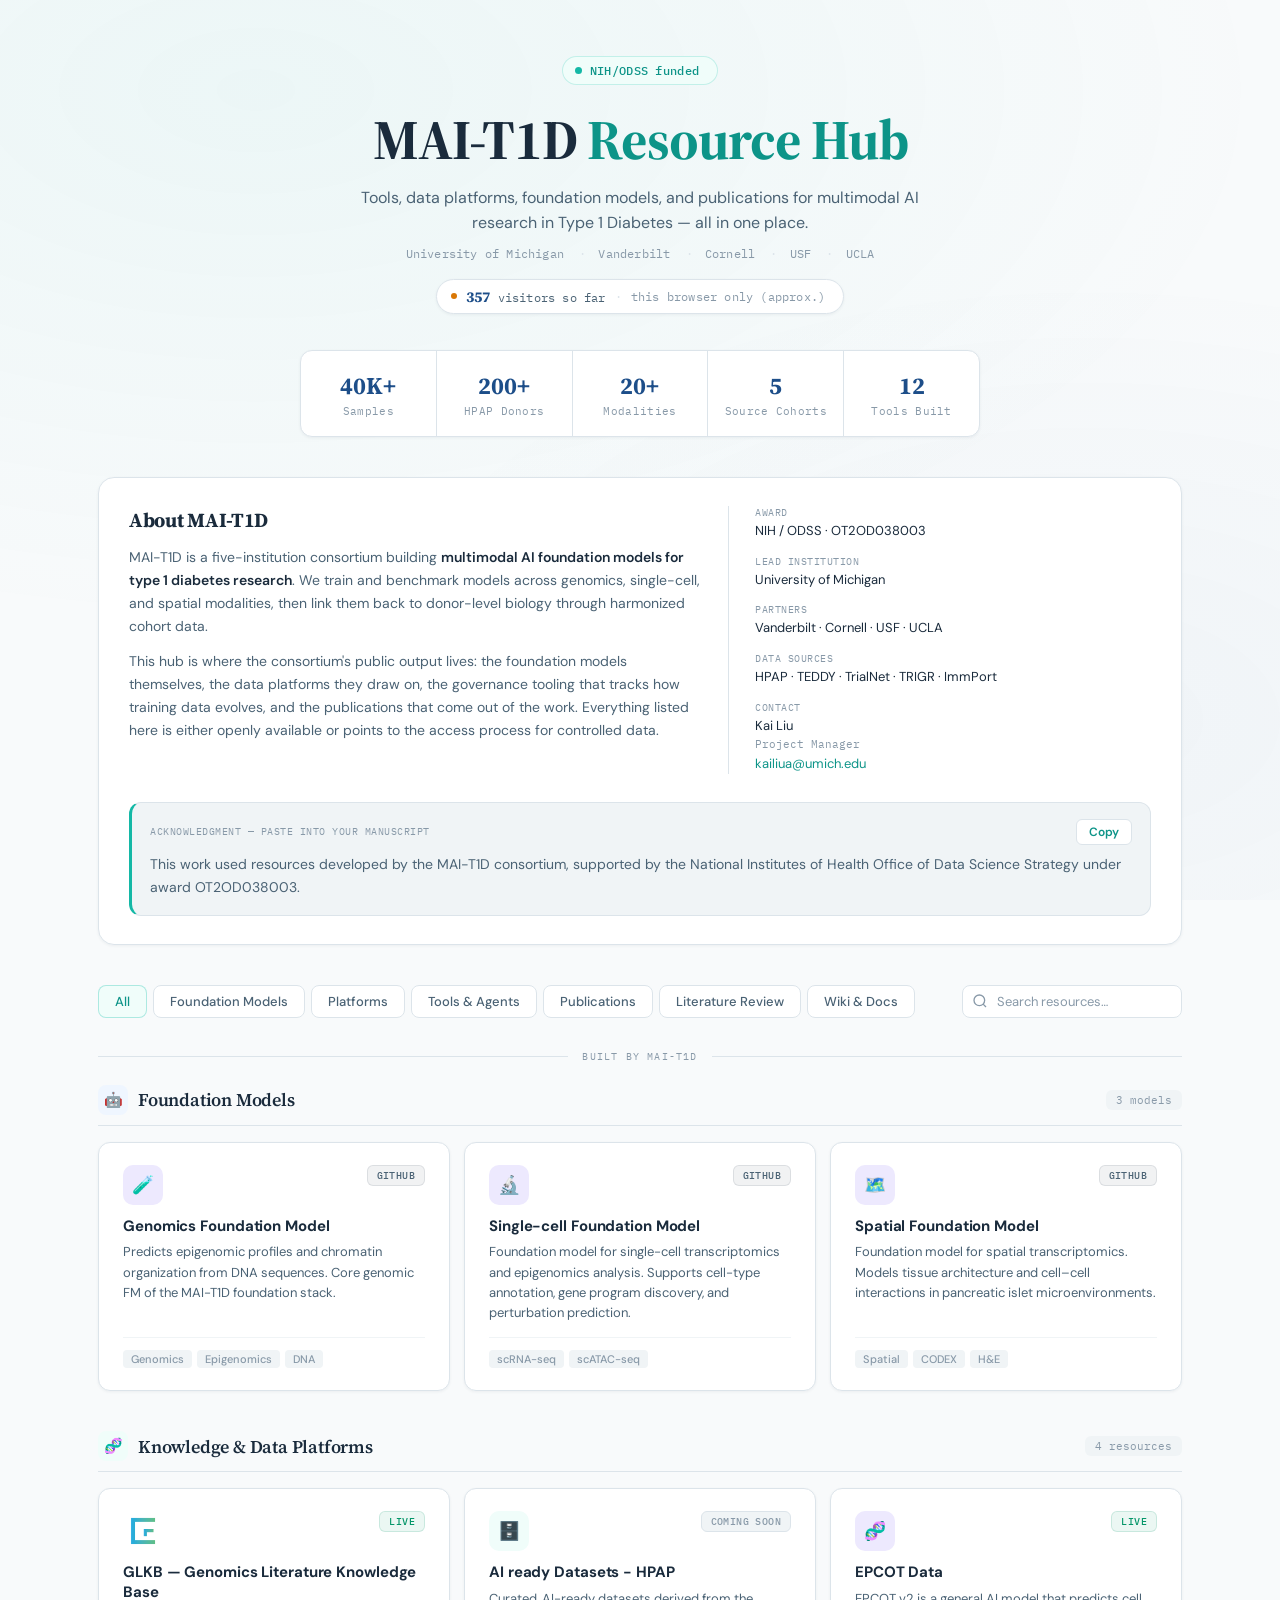
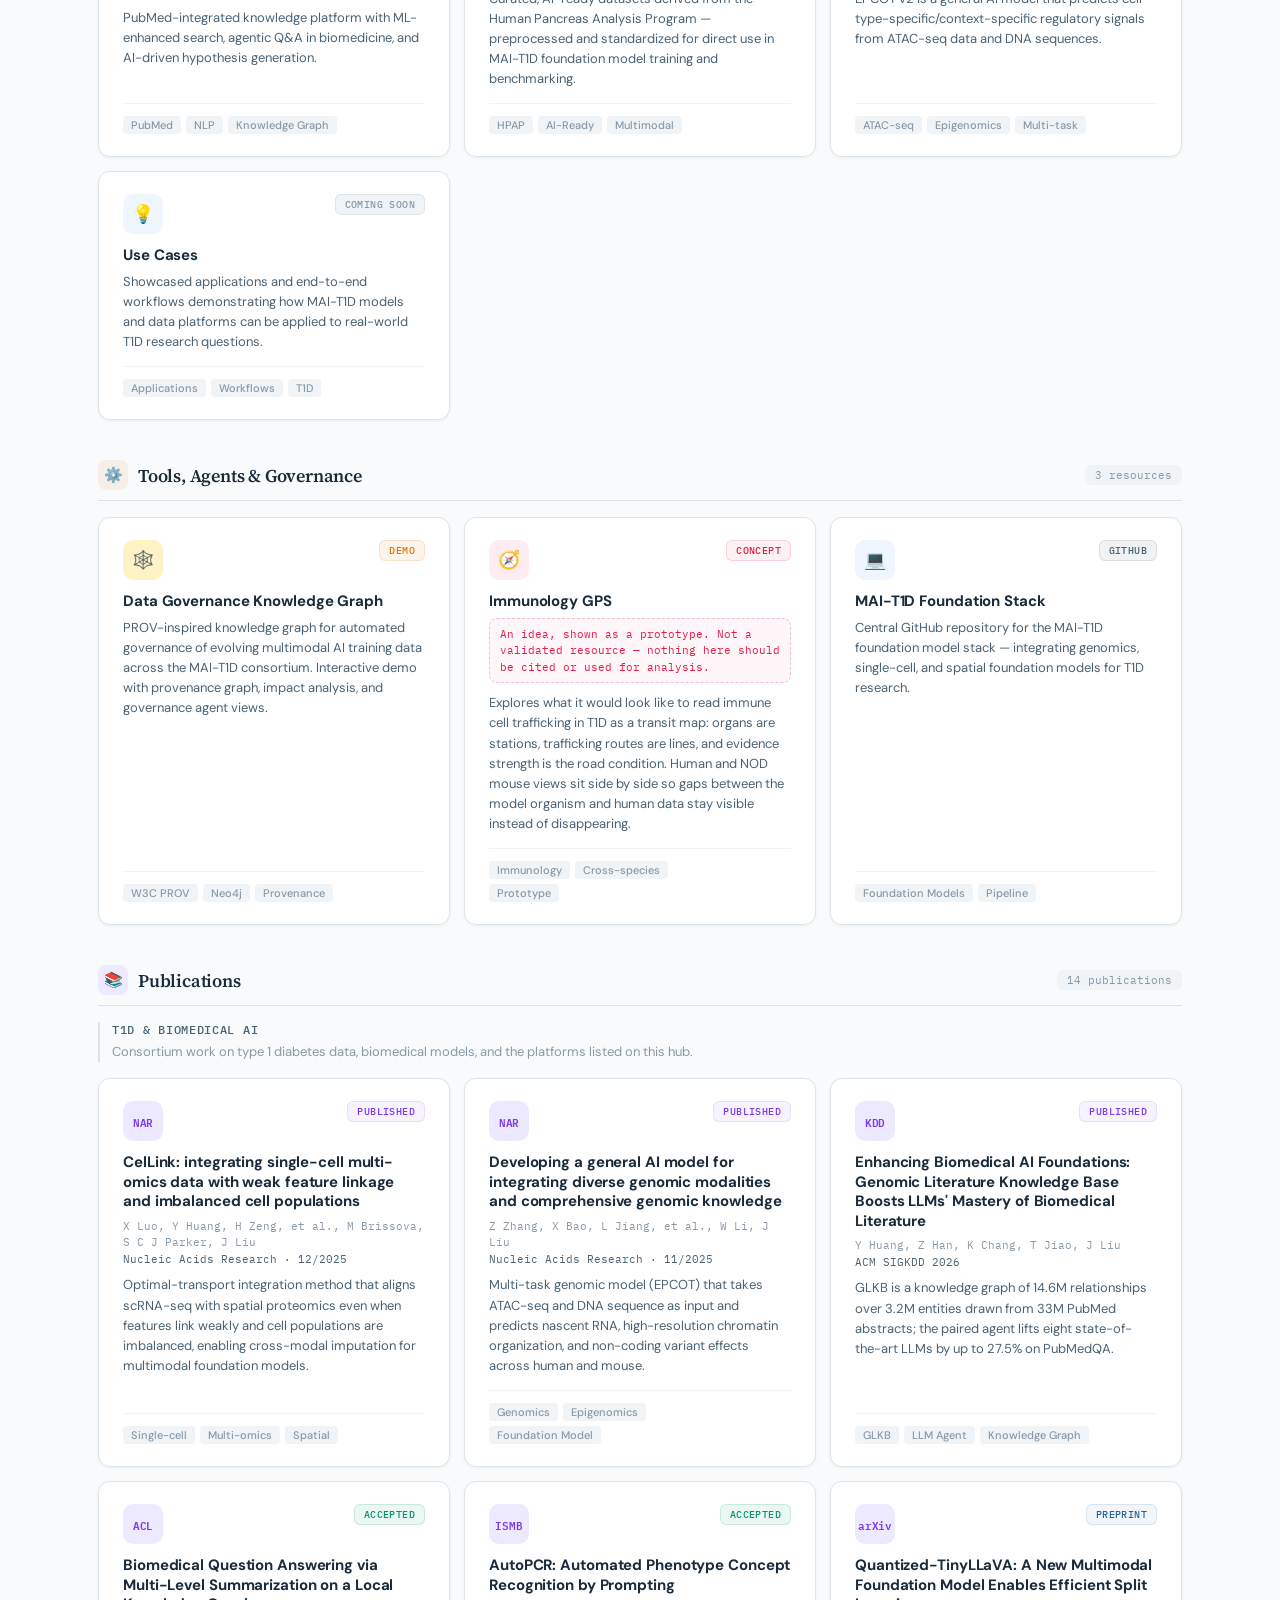
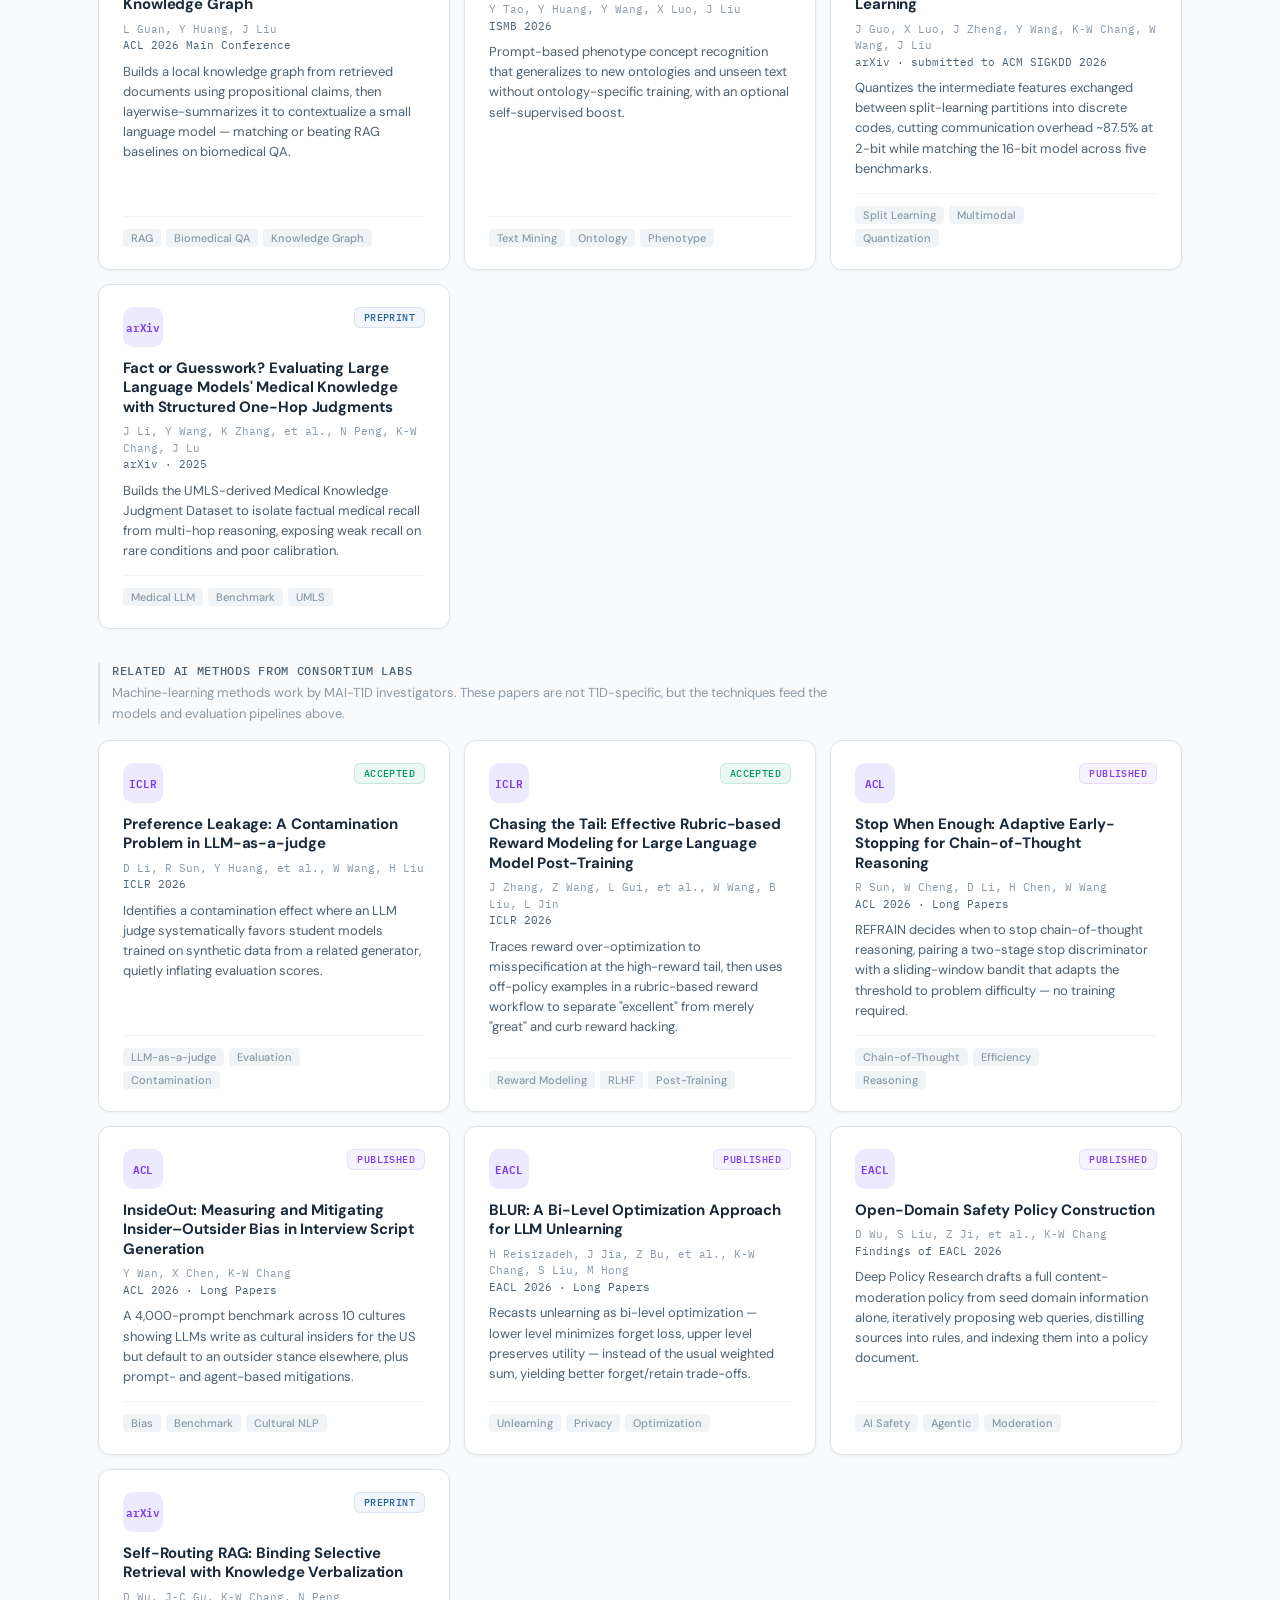
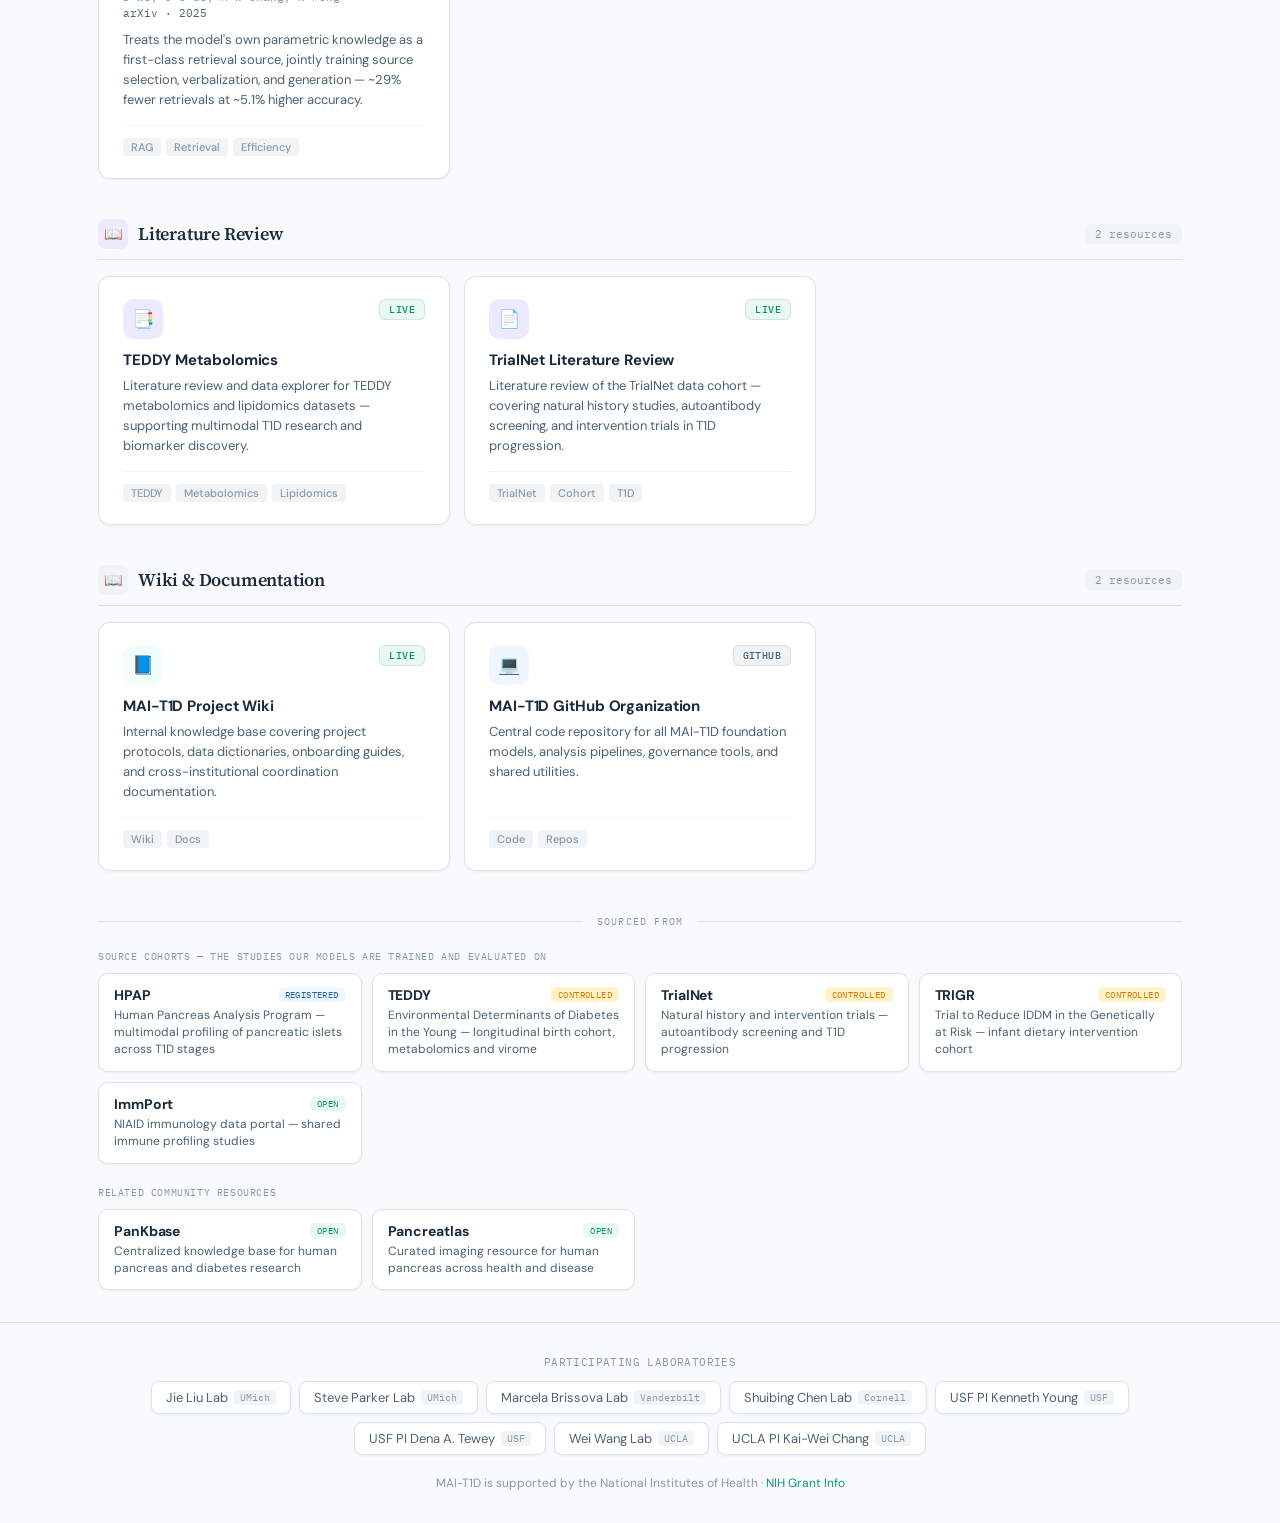
==== index.html @ 6ea52aa9 "Add files via upload" ====
<!DOCTYPE html>
<html lang="en">
<head>
<meta charset="UTF-8">
<meta name="viewport" content="width=device-width, initial-scale=1.0">
<title>MAI-T1D Resource Hub</title>
<meta name="description" content="Foundation models, data platforms, tools, and publications from MAI-T1D — an NIH/ODSS-funded five-institution consortium building multimodal AI for type 1 diabetes research.">

<!-- Social preview. Once the hub has a public URL, set og:url and og:image to
     absolute https:// links (og:image must be absolute — relative paths are
     ignored by Slack, X, and LinkedIn) and switch twitter:card to
     summary_large_image. -->
<meta property="og:type" content="website">
<meta property="og:site_name" content="MAI-T1D">
<meta property="og:title" content="MAI-T1D Resource Hub">
<meta property="og:description" content="Foundation models, data platforms, tools, and publications for multimodal AI research in type 1 diabetes.">
<!-- <meta property="og:url" content="https://REPLACE-ME/"> -->
<!-- <meta property="og:image" content="https://REPLACE-ME/social-card.png"> -->
<meta name="twitter:card" content="summary">
<meta name="twitter:title" content="MAI-T1D Resource Hub">
<meta name="twitter:description" content="Foundation models, data platforms, tools, and publications for multimodal AI research in type 1 diabetes.">

<link rel="icon" href="data:image/svg+xml,%3Csvg xmlns='http://www.w3.org/2000/svg' viewBox='0 0 32 32'%3E%3Crect width='32' height='32' rx='7' fill='%230d9488'/%3E%3Ctext x='16' y='23' font-family='Georgia,serif' font-size='19' font-weight='700' fill='%23ffffff' text-anchor='middle'%3EM%3C/text%3E%3C/svg%3E">
<link href="https://fonts.googleapis.com/css2?family=Source+Serif+4:opsz,wght@8..60,400;8..60,600;8..60,700&family=DM+Sans:wght@400;500;600;700&family=IBM+Plex+Mono:wght@400;500&display=swap" rel="stylesheet">
<style>
/* ══════════════════════════════════════════
   DESIGN TOKENS
   Academic clean — GLKB-inspired teal/blue
   ══════════════════════════════════════════ */
:root {
  --bg: #f8fafb;
  --bg-white: #ffffff;
  --bg-subtle: #f0f4f6;
  --bg-hover: #e8f0f4;
  --border: #dce4ea;
  --border-hover: #9ec5d4;
  --text: #1a2b3c;
  --text-secondary: #4a6274;
  --text-muted: #8899a8;
  --teal-600: #0d9488;
  --teal-500: #14b8a6;
  --teal-100: #ccfbf1;
  --teal-50: #f0fdfa;
  --blue-700: #1d4e89;
  --blue-600: #2563a0;
  --blue-500: #3b82c4;
  --blue-100: #dbeafe;
  --blue-50: #eff6ff;
  --emerald-600: #059669;
  --amber-600: #d97706;
  --amber-100: #fef3c7;
  --rose-600: #e11d48;
  --violet-600: #7c3aed;
  --violet-100: #ede9fe;
  --shadow-sm: 0 1px 3px rgba(26,43,60,0.06);
  --shadow-md: 0 4px 16px rgba(26,43,60,0.08);
  --shadow-lg: 0 8px 32px rgba(26,43,60,0.10);
  --shadow-hover: 0 12px 40px rgba(26,43,60,0.13);
  --radius: 12px;
  --radius-lg: 16px;
}

* { margin: 0; padding: 0; box-sizing: border-box; }

body {
  background: var(--bg);
  color: var(--text);
  font-family: 'DM Sans', sans-serif;
  min-height: 100vh;
  -webkit-font-smoothing: antialiased;
}

/* ── Background texture ── */
body::before {
  content: '';
  position: fixed; inset: 0; z-index: 0; pointer-events: none;
  background:
    radial-gradient(ellipse 80% 60% at 20% 10%, rgba(14,184,166,0.05), transparent),
    radial-gradient(ellipse 60% 50% at 85% 80%, rgba(37,99,160,0.04), transparent);
}

.container { max-width: 1140px; margin: 0 auto; padding: 0 28px; position: relative; z-index: 1; }

/* ══════════════════════════════════════════
   HEADER
   ══════════════════════════════════════════ */
header {
  padding: 56px 0 0;
  text-align: center;
}

.project-badge {
  display: inline-flex; align-items: center; gap: 8px;
  background: var(--teal-50);
  border: 1px solid rgba(14,184,166,0.2);
  border-radius: 100px;
  padding: 6px 18px 6px 12px;
  font-family: 'IBM Plex Mono', monospace;
  font-size: 12px; font-weight: 500;
  color: var(--teal-600);
  letter-spacing: 0.3px;
  margin-bottom: 24px;
  animation: fadeUp 0.5s ease both;
}
.project-badge .dot {
  width: 7px; height: 7px;
  background: var(--teal-500);
  border-radius: 50%;
  animation: pulse 2.5s ease-in-out infinite;
}
@keyframes pulse { 0%,100%{opacity:1} 50%{opacity:0.4} }

h1 {
  font-family: 'Source Serif 4', serif;
  font-size: clamp(36px, 5vw, 56px);
  font-weight: 700;
  line-height: 1.1;
  letter-spacing: -1px;
  color: var(--text);
  margin-bottom: 14px;
  animation: fadeUp 0.5s 0.05s ease both;
}
h1 .accent {
  color: var(--teal-600);
}

.subtitle {
  font-size: 16px;
  color: var(--text-secondary);
  max-width: 600px;
  margin: 0 auto 10px;
  line-height: 1.6;
  animation: fadeUp 0.5s 0.1s ease both;
}

.meta-line {
  font-family: 'IBM Plex Mono', monospace;
  font-size: 12px;
  color: var(--text-muted);
  letter-spacing: 0.2px;
  animation: fadeUp 0.5s 0.15s ease both;
}
.meta-line span {
  display: inline-flex; align-items: center; gap: 4px;
}
.meta-line span + span::before {
  content: '·';
  margin: 0 8px;
  color: var(--border);
}

@keyframes fadeUp {
  from { opacity: 0; transform: translateY(12px); }
  to { opacity: 1; transform: translateY(0); }
}

/* ══════════════════════════════════════════
   STATS BAR
   ══════════════════════════════════════════ */
.stats-bar {
  display: flex;
  justify-content: center;
  gap: 0;
  margin: 36px auto 0;
  max-width: 680px;
  border: 1px solid var(--border);
  border-radius: var(--radius);
  background: var(--bg-white);
  overflow: hidden;
  box-shadow: var(--shadow-sm);
  animation: fadeUp 0.5s 0.2s ease both;
}
.stat {
  flex: 1;
  padding: 18px 16px;
  text-align: center;
  border-right: 1px solid var(--border);
}
.stat:last-child { border-right: none; }
.stat-num {
  font-family: 'Source Serif 4', serif;
  font-size: 24px; font-weight: 700;
  color: var(--blue-700);
}
.stat-label {
  font-size: 11px;
  font-family: 'IBM Plex Mono', monospace;
  color: var(--text-muted);
  margin-top: 2px;
  letter-spacing: 0.3px;
}

/* ══════════════════════════════════════════
   FILTER / SEARCH
   ══════════════════════════════════════════ */
.toolbar {
  display: flex;
  align-items: center;
  justify-content: space-between;
  flex-wrap: wrap;
  gap: 12px;
  margin: 40px 0 32px;
  animation: fadeUp 0.5s 0.25s ease both;
}
.filter-group {
  display: flex;
  gap: 6px;
  flex-wrap: wrap;
}
.filter-btn {
  background: var(--bg-white);
  border: 1px solid var(--border);
  border-radius: 8px;
  padding: 7px 16px;
  font-size: 13px;
  font-weight: 500;
  color: var(--text-secondary);
  cursor: pointer;
  transition: all 0.2s ease;
  font-family: 'DM Sans', sans-serif;
}
.filter-btn:hover {
  background: var(--bg-hover);
  color: var(--text);
  border-color: var(--border-hover);
}
.filter-btn.active {
  background: var(--teal-50);
  border-color: rgba(14,184,166,0.3);
  color: var(--teal-600);
}

.search-box {
  position: relative;
}
.search-box input {
  width: 220px;
  background: var(--bg-white);
  border: 1px solid var(--border);
  border-radius: 8px;
  padding: 7px 14px 7px 34px;
  font-size: 13px;
  font-family: 'DM Sans', sans-serif;
  color: var(--text);
  outline: none;
  transition: all 0.2s;
}
.search-box input::placeholder { color: var(--text-muted); }
.search-box input:focus {
  border-color: var(--border-hover);
  box-shadow: 0 0 0 3px rgba(14,184,166,0.08);
}
.search-box svg {
  position: absolute; left: 10px; top: 50%; transform: translateY(-50%);
  width: 16px; height: 16px;
  color: var(--text-muted);
}

/* ══════════════════════════════════════════
   SECTION HEADERS
   ══════════════════════════════════════════ */
.section {
  margin-bottom: 40px;
}
.section-head {
  display: flex;
  align-items: center;
  gap: 10px;
  margin-bottom: 16px;
  padding-bottom: 10px;
  border-bottom: 1px solid var(--border);
}
.section-icon {
  width: 30px; height: 30px;
  border-radius: 8px;
  display: flex; align-items: center; justify-content: center;
  font-size: 15px;
}
.section-head h2 {
  font-family: 'Source Serif 4', serif;
  font-size: 18px;
  font-weight: 600;
  letter-spacing: -0.2px;
  flex: 1;
}
.section-count {
  font-family: 'IBM Plex Mono', monospace;
  font-size: 11px;
  color: var(--text-muted);
  background: var(--bg-subtle);
  border-radius: 6px;
  padding: 3px 10px;
}

/* ── Sub-groups inside a section (used by Publications) ── */
.card-group + .card-group { margin-top: 34px; }
.card-group-head {
  margin-bottom: 16px;
  padding-left: 2px;
  border-left: 2px solid var(--border);
  padding-left: 12px;
}
.card-group-head .cg-title {
  display: block;
  font-family: 'IBM Plex Mono', monospace;
  font-size: 11.5px;
  font-weight: 500;
  letter-spacing: 0.7px;
  text-transform: uppercase;
  color: var(--text-secondary);
  margin-bottom: 5px;
}
.card-group-head .cg-note {
  font-size: 13px;
  color: var(--text-muted);
  line-height: 1.55;
  max-width: 760px;
}

/* ══════════════════════════════════════════
   CARD GRID
   ══════════════════════════════════════════ */
.card-grid {
  display: grid;
  grid-template-columns: repeat(auto-fill, minmax(320px, 1fr));
  gap: 14px;
}

/* ══════════════════════════════════════════
   CARDS
   ══════════════════════════════════════════ */
.card {
  background: var(--bg-white);
  border: 1px solid var(--border);
  border-radius: var(--radius);
  padding: 22px 24px;
  cursor: pointer;
  transition: all 0.3s cubic-bezier(0.25,0.46,0.45,0.94);
  position: relative;
  overflow: hidden;
  text-decoration: none;
  display: flex;
  flex-direction: column;
  color: inherit;
  box-shadow: var(--shadow-sm);
}

.card::after {
  content: '';
  position: absolute;
  top: 0; left: 0;
  width: 4px; height: 100%;
  opacity: 0;
  transition: opacity 0.3s ease;
}

.card:hover {
  border-color: var(--border-hover);
  box-shadow: var(--shadow-hover);
  transform: translateY(-3px);
}
.card:hover::after { opacity: 1; }

.card[data-accent="teal"]::after { background: var(--teal-500); }
.card[data-accent="blue"]::after { background: var(--blue-500); }
.card[data-accent="emerald"]::after { background: var(--emerald-600); }
.card[data-accent="amber"]::after { background: var(--amber-600); }
.card[data-accent="violet"]::after { background: var(--violet-600); }
.card[data-accent="rose"]::after { background: var(--rose-600); }

.card-row-top {
  display: flex;
  align-items: flex-start;
  justify-content: space-between;
  margin-bottom: 12px;
}

.card-icon-wrap {
  width: 40px; height: 40px;
  border-radius: 10px;
  display: flex; align-items: center; justify-content: center;
  font-size: 18px;
  overflow: hidden;
}
.card-icon-wrap img {
  width: 100%; height: 100%;
  object-fit: contain;
  border-radius: 8px;
}
.card-icon-wrap.teal { background: var(--teal-50); color: var(--teal-600); }
.card-icon-wrap.blue { background: var(--blue-50); color: var(--blue-600); }
.card-icon-wrap.emerald { background: rgba(5,150,105,0.08); color: var(--emerald-600); }
.card-icon-wrap.amber { background: var(--amber-100); color: var(--amber-600); }
.card-icon-wrap.violet { background: var(--violet-100); color: var(--violet-600); }
.card-icon-wrap.rose { background: rgba(225,29,72,0.08); color: var(--rose-600); }
.card-icon-wrap.img-wrap { background: var(--bg-white); }

.badge {
  font-family: 'IBM Plex Mono', monospace;
  font-size: 10px;
  font-weight: 500;
  letter-spacing: 0.4px;
  padding: 3px 9px;
  border-radius: 6px;
  text-transform: uppercase;
}
.badge.live { background: rgba(5,150,105,0.08); color: var(--emerald-600); border: 1px solid rgba(5,150,105,0.15); }
.badge.beta { background: rgba(217,119,6,0.08); color: var(--amber-600); border: 1px solid rgba(217,119,6,0.15); }
.badge.coming { background: var(--bg-subtle); color: var(--text-muted); border: 1px solid var(--border); }
.badge.published { background: rgba(124,58,237,0.06); color: var(--violet-600); border: 1px solid rgba(124,58,237,0.12); }
.badge.accepted { background: rgba(5,150,105,0.08); color: var(--emerald-600); border: 1px solid rgba(5,150,105,0.15); }
.badge.submitted { background: rgba(37,99,160,0.06); color: var(--blue-600); border: 1px solid rgba(37,99,160,0.12); }
.badge.github { background: rgba(26,43,60,0.06); color: var(--text-secondary); border: 1px solid rgba(26,43,60,0.1); }
.badge.concept { background: rgba(225,29,72,0.06); color: var(--rose-600); border: 1px solid rgba(225,29,72,0.15); }

/* Marks a card as an exploratory idea rather than a resource people can rely on. */
.idea-note {
  display: block;
  font-family: 'IBM Plex Mono', monospace;
  font-size: 11px;
  line-height: 1.5;
  color: var(--rose-600);
  background: rgba(225,29,72,0.04);
  border: 1px dashed rgba(225,29,72,0.25);
  border-radius: 8px;
  padding: 7px 10px;
  margin-bottom: 10px;
}

.card h3 {
  font-family: 'DM Sans', sans-serif;
  font-size: 15px;
  font-weight: 700;
  margin-bottom: 6px;
  line-height: 1.3;
  letter-spacing: -0.1px;
}
.card .desc {
  font-size: 13px;
  color: var(--text-secondary);
  line-height: 1.55;
  flex: 1;
}
.card .card-footer {
  display: flex;
  align-items: center;
  justify-content: space-between;
  margin-top: 14px;
  padding-top: 12px;
  border-top: 1px solid var(--bg-subtle);
}
.card-tags {
  display: flex;
  flex-wrap: wrap;
  gap: 5px;
}
.tag {
  font-size: 11px;
  padding: 2px 8px;
  border-radius: 4px;
  background: var(--bg-subtle);
  color: var(--text-muted);
  font-weight: 500;
}

.card-link {
  display: flex; align-items: center; gap: 4px;
  font-size: 12px;
  font-weight: 600;
  color: var(--teal-600);
  opacity: 0;
  transform: translateX(-4px);
  transition: all 0.3s ease;
}
.card:hover .card-link {
  opacity: 1;
  transform: translateX(0);
}
.card-link svg {
  width: 14px; height: 14px;
}

/* ══════════════════════════════════════════
   WIKI MODAL OVERLAY
   ══════════════════════════════════════════ */
.wiki-overlay {
  display: none;
  position: fixed;
  inset: 0;
  z-index: 1000;
  background: var(--bg);
  overflow-y: auto;
}
.wiki-overlay.active { display: block; }
.wiki-overlay-inner {
  max-width: 640px;
  margin: 80px auto;
  padding: 0 28px;
}
.wiki-back-btn {
  display: inline-flex;
  align-items: center;
  gap: 6px;
  font-size: 13px;
  font-weight: 600;
  color: var(--teal-600);
  cursor: pointer;
  background: none;
  border: none;
  font-family: 'DM Sans', sans-serif;
  margin-bottom: 40px;
  padding: 0;
}
.wiki-back-btn:hover { opacity: 0.75; }
.wiki-page-icon {
  width: 56px; height: 56px;
  border-radius: 14px;
  background: var(--teal-50);
  display: flex; align-items: center; justify-content: center;
  font-size: 26px;
  margin-bottom: 20px;
}
.wiki-page-title {
  font-family: 'Source Serif 4', serif;
  font-size: 28px;
  font-weight: 700;
  color: var(--text);
  margin-bottom: 16px;
}
.wiki-access-notice {
  background: var(--bg-white);
  border: 1px solid var(--border);
  border-left: 4px solid var(--teal-500);
  border-radius: var(--radius);
  padding: 20px 24px;
  font-size: 15px;
  color: var(--text-secondary);
  line-height: 1.6;
  box-shadow: var(--shadow-sm);
}
.wiki-access-notice strong {
  color: var(--text);
}

/* ══════════════════════════════════════════
   FOOTER
   ══════════════════════════════════════════ */
footer {
  margin-top: 32px;
  padding: 32px 0;
  border-top: 1px solid var(--border);
  text-align: center;
}
.footer-label {
  font-family: 'IBM Plex Mono', monospace;
  font-size: 11px;
  color: var(--text-muted);
  letter-spacing: 0.4px;
  text-transform: uppercase;
  margin-bottom: 12px;
}
.pi-labs {
  display: flex;
  justify-content: center;
  flex-wrap: wrap;
  gap: 8px;
}
.pi-chip {
  display: inline-flex;
  align-items: center;
  gap: 6px;
  background: var(--bg-white);
  border: 1px solid var(--border);
  border-radius: 8px;
  padding: 7px 14px;
  font-size: 13px;
  color: var(--text-secondary);
  text-decoration: none;
  transition: all 0.2s;
  box-shadow: var(--shadow-sm);
}
.pi-chip:hover {
  border-color: var(--border-hover);
  color: var(--text);
  box-shadow: var(--shadow-md);
}
.pi-chip .inst {
  font-family: 'IBM Plex Mono', monospace;
  font-size: 10px;
  color: var(--text-muted);
  background: var(--bg-subtle);
  padding: 1px 6px;
  border-radius: 4px;
}

.footer-bottom {
  margin-top: 20px;
  font-size: 12px;
  color: var(--text-muted);
}
.footer-bottom a {
  color: var(--teal-600);
  text-decoration: none;
}

/* ══════════════════════════════════════════
   ABOUT BLOCK
   ══════════════════════════════════════════ */
.about-block {
  display: grid;
  grid-template-columns: 1.35fr 1fr;
  gap: 28px;
  margin: 40px 0 0;
  padding: 28px 30px;
  background: var(--bg-white);
  border: 1px solid var(--border);
  border-radius: var(--radius-lg);
  box-shadow: var(--shadow-sm);
  animation: fadeUp 0.5s 0.22s ease both;
}
.about-block h2 {
  font-family: 'Source Serif 4', serif;
  font-size: 20px;
  font-weight: 700;
  letter-spacing: -0.3px;
  margin-bottom: 12px;
}
.about-block p {
  font-size: 14px;
  line-height: 1.65;
  color: var(--text-secondary);
  margin-bottom: 12px;
}
.about-block p:last-of-type { margin-bottom: 0; }
.about-block strong { color: var(--text); font-weight: 600; }

.about-facts {
  border-left: 1px solid var(--border);
  padding-left: 26px;
  display: flex;
  flex-direction: column;
  gap: 14px;
}
.fact-row dt {
  font-family: 'IBM Plex Mono', monospace;
  font-size: 10px;
  letter-spacing: 0.5px;
  text-transform: uppercase;
  color: var(--text-muted);
  margin-bottom: 3px;
}
.fact-row dd {
  font-size: 13px;
  color: var(--text);
  line-height: 1.45;
}
.fact-row dd a { color: var(--teal-600); text-decoration: none; }
.fact-row dd a:hover { text-decoration: underline; }
.fact-row dd .role {
  display: block;
  font-family: 'IBM Plex Mono', monospace;
  font-size: 11px;
  color: var(--text-muted);
  margin: 1px 0 2px;
}

.cite-box {
  grid-column: 1 / -1;
  background: var(--bg-subtle);
  border: 1px solid var(--border);
  border-left: 3px solid var(--teal-500);
  border-radius: var(--radius);
  padding: 16px 18px;
}
.cite-head {
  display: flex;
  align-items: center;
  justify-content: space-between;
  gap: 12px;
  margin-bottom: 8px;
}
.cite-label {
  font-family: 'IBM Plex Mono', monospace;
  font-size: 10px;
  letter-spacing: 0.5px;
  text-transform: uppercase;
  color: var(--text-muted);
}
.copy-btn {
  font-family: 'DM Sans', sans-serif;
  font-size: 12px;
  font-weight: 600;
  color: var(--teal-600);
  background: var(--bg-white);
  border: 1px solid var(--border);
  border-radius: 6px;
  padding: 4px 12px;
  cursor: pointer;
  transition: all 0.2s;
}
.copy-btn:hover { border-color: var(--border-hover); background: var(--teal-50); }
.copy-btn.is-copied { color: var(--emerald-600); border-color: rgba(5,150,105,0.3); }
.cite-text {
  font-size: 13px;
  line-height: 1.6;
  color: var(--text-secondary);
}

/* ══════════════════════════════════════════
   PUBLICATION CARDS
   ══════════════════════════════════════════ */
.pub-meta {
  font-family: 'IBM Plex Mono', monospace;
  font-size: 11px;
  color: var(--text-muted);
  line-height: 1.5;
  margin-bottom: 8px;
}
.pub-meta .venue { color: var(--text-secondary); }

/* Publication cards carry the venue abbreviation in the icon slot rather than
   an emoji — it is the one piece of metadata worth reading at a glance, and it
   renders identically on every platform. Keep marks to 5 characters or fewer. */
.card-icon-wrap.venue-mark {
  font-family: 'IBM Plex Mono', monospace;
  font-size: 11px;
  font-weight: 600;
  letter-spacing: -0.2px;
}
.card.is-placeholder { cursor: default; }
.card.is-placeholder:hover {
  transform: none;
  box-shadow: var(--shadow-sm);
  border-color: var(--border);
}
.card.is-placeholder:hover::after { opacity: 0; }
.card-link.muted { color: var(--text-muted); opacity: 1; transform: none; }

.demo-flag {
  font-family: 'IBM Plex Mono', monospace;
  font-size: 10px;
  letter-spacing: 0.4px;
  text-transform: uppercase;
  color: var(--amber-600);
  background: rgba(217,119,6,0.08);
  border: 1px solid rgba(217,119,6,0.18);
  border-radius: 6px;
  padding: 3px 9px;
}

.empty-state {
  display: none;
  text-align: center;
  padding: 56px 20px;
  color: var(--text-muted);
  font-size: 14px;
}
.empty-state.is-visible { display: block; }
.empty-state strong { color: var(--text-secondary); display: block; font-size: 15px; margin-bottom: 6px; }

/* ══════════════════════════════════════════
   BAND LABEL
   ══════════════════════════════════════════ */
.band-label {
  display: flex;
  align-items: center;
  gap: 14px;
  margin: 8px 0 22px;
  font-family: 'IBM Plex Mono', monospace;
  font-size: 10px;
  letter-spacing: 1.2px;
  text-transform: uppercase;
  color: var(--text-muted);
}
.band-rule { flex: 1; height: 1px; background: var(--border); }

/* ══════════════════════════════════════════
   DATA SOURCES
   ══════════════════════════════════════════ */
.sources-block { margin: 44px 0 8px; }
.sources-group { margin-bottom: 22px; }
.sources-group-label {
  font-family: 'IBM Plex Mono', monospace;
  font-size: 10px;
  letter-spacing: 0.6px;
  text-transform: uppercase;
  color: var(--text-muted);
  margin-bottom: 10px;
}
.source-grid {
  display: grid;
  grid-template-columns: repeat(auto-fill, minmax(240px, 1fr));
  gap: 10px;
}
.source-chip {
  display: flex;
  flex-direction: column;
  gap: 3px;
  background: var(--bg-white);
  border: 1px solid var(--border);
  border-radius: 10px;
  padding: 12px 15px;
  text-decoration: none;
  color: inherit;
  box-shadow: var(--shadow-sm);
  transition: border-color 0.2s, box-shadow 0.2s;
}
.source-chip:hover { border-color: var(--border-hover); box-shadow: var(--shadow-md); }
.sc-top { display: flex; align-items: center; justify-content: space-between; gap: 8px; }
.sc-name { font-size: 14px; font-weight: 700; letter-spacing: -0.1px; }
.sc-role { font-size: 12px; color: var(--text-secondary); line-height: 1.45; }
.sc-access {
  font-family: 'IBM Plex Mono', monospace;
  font-size: 9px;
  letter-spacing: 0.4px;
  text-transform: uppercase;
  padding: 2px 7px;
  border-radius: 5px;
  white-space: nowrap;
  flex: none;
}
.sc-access.open { background: rgba(5,150,105,0.08); color: var(--emerald-600); }
.sc-access.registered { background: var(--blue-50); color: var(--blue-600); }
.sc-access.controlled { background: var(--amber-100); color: var(--amber-600); }

/* ══════════════════════════════════════════
   VISITOR COUNTER
   ══════════════════════════════════════════ */
.visitor-counter {
  display: inline-flex;
  align-items: center;
  gap: 9px;
  margin: 18px auto 0;
  background: var(--bg-white);
  border: 1px solid var(--border);
  border-radius: 100px;
  padding: 6px 18px 6px 14px;
  font-family: 'IBM Plex Mono', monospace;
  font-size: 12px;
  color: var(--text-secondary);
  letter-spacing: 0.2px;
  box-shadow: var(--shadow-sm);
  animation: fadeUp 0.5s ease both;
}
.visitor-counter .vc-dot {
  width: 6px; height: 6px;
  border-radius: 50%;
  background: var(--emerald-600);
  animation: pulse 2.5s ease-in-out infinite;
  flex: none;
}
.visitor-counter.is-local .vc-dot { background: var(--amber-600); animation: none; }
.visitor-counter.is-pending { color: var(--text-muted); }
.visitor-counter.is-pending .vc-dot { background: var(--text-muted); }
.vc-num {
  font-family: 'Source Serif 4', serif;
  font-weight: 700;
  font-size: 15px;
  color: var(--blue-700);
  font-variant-numeric: tabular-nums;
}
.vc-sep { color: var(--border); }
.vc-total { color: var(--text-muted); }

@media (prefers-reduced-motion: reduce) {
  * { animation-duration: 0.01ms !important; transition-duration: 0.01ms !important; }
}

/* ══════════════════════════════════════════
   RESPONSIVE
   ══════════════════════════════════════════ */
@media (max-width: 768px) {
  .container { padding: 0 16px; }
  header { padding: 36px 0 0; }
  .card-grid { grid-template-columns: 1fr; }
  .stats-bar { flex-wrap: wrap; }
  .stat { min-width: 33.3%; border-bottom: 1px solid var(--border); }
  .toolbar { flex-direction: column; align-items: flex-start; }
  .about-block { grid-template-columns: 1fr; padding: 24px 20px; gap: 22px; }
  .about-facts { border-left: none; border-top: 1px solid var(--border); padding-left: 0; padding-top: 20px; }
  .search-box input { width: 100%; }
}

/* ══════════════════════════════════════════
   UTILITY
   ══════════════════════════════════════════ */
.hidden { display: none !important; }
</style>

<!-- ═══════ Microsoft Clarity ═══════ -->
<script type="text/javascript">
    (function(c,l,a,r,i,t,y){
        c[a]=c[a]||function(){(c[a].q=c[a].q||[]).push(arguments)};
        t=l.createElement(r);t.async=1;t.src="https://www.clarity.ms/tag/"+i;
        y=l.getElementsByTagName(r)[0];y.parentNode.insertBefore(t,y);
    })(window, document, "clarity", "script", "wt2guz9ppg");
</script>

<!-- Google tag (gtag.js) -->
<script async src="https://www.googletagmanager.com/gtag/js?id=G-SFHVYR3HSS"></script>
<script>
  window.dataLayer = window.dataLayer || [];
  function gtag(){dataLayer.push(arguments);}
  gtag('js', new Date());

  gtag('config', 'G-SFHVYR3HSS');
</script>

</head>
<body>

<!-- ═══════ WIKI SUBPAGE OVERLAY ═══════ -->
<div class="wiki-overlay" id="wikiOverlay">
  <div class="wiki-overlay-inner">
    <button class="wiki-back-btn" onclick="closeWikiPage()">
      <svg width="16" height="16" viewBox="0 0 24 24" fill="none" stroke="currentColor" stroke-width="2"><path d="M19 12H5M12 5l-7 7 7 7"/></svg>
      Back to Resource Hub
    </button>
    <div class="wiki-page-icon">📘</div>
    <div class="wiki-page-title">MAI-T1D Project Wiki</div>
    <div class="wiki-access-notice">
      Access is limited to consortium members and NIH review — request it by emailing
      <strong><span class="email" data-user="kailiua" data-domain="umich.edu">kailiua [at] umich.edu</span></strong>.
    </div>
  </div>
</div>

<div class="container">

<!-- ═══════ HEADER ═══════ -->
<header>
  <div class="project-badge">
    <span class="dot"></span>
    NIH/ODSS funded
  </div>
  <h1>MAI-T1D <span class="accent">Resource Hub</span></h1>
  <p class="subtitle">
    Tools, data platforms, foundation models, and publications for multimodal AI research in Type 1 Diabetes — all in one place.
  </p>
  <p class="meta-line">
    <span>University of Michigan</span>
    <span>Vanderbilt</span>
    <span>Cornell</span>
    <span>USF</span>
    <span>UCLA</span>
  </p>

  <div class="visitor-counter is-pending" id="visitorCounter" aria-live="polite">
    <span class="vc-dot"></span>
    <span><span class="vc-num" id="vcNum">356</span> visitors so far</span>
    <span class="vc-sep">·</span>
    <span class="vc-total" id="vcTotal">counting…</span>
  </div>
</header>

<!-- ═══════ STATS ═══════ -->
<div class="stats-bar">
  <div class="stat"><div class="stat-num">40K+</div><div class="stat-label">Samples</div></div>
  <div class="stat"><div class="stat-num">200+</div><div class="stat-label">HPAP Donors</div></div>
  <div class="stat"><div class="stat-num">20+</div><div class="stat-label">Modalities</div></div>
  <div class="stat"><div class="stat-num" id="statCohorts">5</div><div class="stat-label">Source Cohorts</div></div>
  <div class="stat"><div class="stat-num" id="statBuilt">13</div><div class="stat-label">Tools Built</div></div>
</div>

<!-- ═══════════════════════════════════════
     ABOUT
     ═══════════════════════════════════════ -->
<section class="about-block" id="about" data-hide-on-filter>
  <div>
    <h2>About MAI-T1D</h2>
    <p>
      MAI-T1D is a five-institution consortium building <strong>multimodal AI foundation models
      for type 1 diabetes research</strong>. We train and benchmark models across genomics,
      single-cell, and spatial modalities, then link them back to donor-level biology through
      harmonized cohort data.
    </p>
    <p>
      This hub is where the consortium's public output lives: the foundation models themselves,
      the data platforms they draw on, the governance tooling that tracks how training data
      evolves, and the publications that come out of the work. Everything listed here is either
      openly available or points to the access process for controlled data.
    </p>
  </div>

  <dl class="about-facts">
    <div class="fact-row">
      <dt>Award</dt>
      <dd>NIH / ODSS · OT2OD038003</dd>
    </div>
    <div class="fact-row">
      <dt>Lead institution</dt>
      <dd>University of Michigan</dd>
    </div>
    <div class="fact-row">
      <dt>Partners</dt>
      <dd>Vanderbilt · Cornell · USF · UCLA</dd>
    </div>
    <div class="fact-row">
      <dt>Data sources</dt>
      <dd>HPAP · TEDDY · TrialNet · TRIGR · ImmPort</dd>
    </div>
    <div class="fact-row">
      <dt>Contact</dt>
      <dd>Kai Liu<span class="role">Project Manager</span><span class="email" data-user="kailiua" data-domain="umich.edu">kailiua [at] umich.edu</span></dd>
    </div>
  </dl>

  <div class="cite-box">
    <div class="cite-head">
      <span class="cite-label">Acknowledgment — paste into your manuscript</span>
      <button class="copy-btn" type="button" id="citeCopyBtn" data-copy-target="citeText">Copy</button>
    </div>
    <p class="cite-text" id="citeText">This work used resources developed by the MAI-T1D consortium, supported by the National Institutes of Health Office of Data Science Strategy under award OT2OD038003.</p>
  </div>
</section>

<!-- ═══════ TOOLBAR ═══════ -->
<div class="toolbar">
  <div class="filter-group" id="filterGroup">
    <button class="filter-btn active" type="button" data-filter="all" aria-pressed="true">All</button>
    <button class="filter-btn" type="button" data-filter="fm" aria-pressed="false">Foundation Models</button>
    <button class="filter-btn" type="button" data-filter="platform" aria-pressed="false">Platforms</button>
    <button class="filter-btn" type="button" data-filter="tool" aria-pressed="false">Tools &amp; Agents</button>
    <button class="filter-btn" type="button" data-filter="pub" aria-pressed="false">Publications</button>
    <button class="filter-btn" type="button" data-filter="litreview" aria-pressed="false">Literature Review</button>
    <button class="filter-btn" type="button" data-filter="wiki" aria-pressed="false">Wiki &amp; Docs</button>
  </div>
  <div class="search-box">
    <svg viewBox="0 0 24 24" fill="none" stroke="currentColor" stroke-width="2"><circle cx="11" cy="11" r="8"/><path d="m21 21-4.3-4.3"/></svg>
    <input type="text" id="searchInput" placeholder="Search resources…" oninput="doSearch()">
  </div>
</div>

<!-- ═══════════════════════════════════════
     BUILT BY THE CONSORTIUM
     Everything from here down to Publications is
     MAI-T1D output. External resources live in the
     "Data sources" block near the footer.
     ═══════════════════════════════════════ -->
<div class="band-label" data-hide-on-filter>
  <span class="band-rule"></span>
  <span>Built by MAI-T1D</span>
  <span class="band-rule"></span>
</div>

<!-- ═══════════════════════════════════════
     SECTION: Foundation Models
     ═══════════════════════════════════════ -->
<div class="section" data-section="fm">
  <div class="section-head">
    <div class="section-icon" style="background:var(--blue-50);color:var(--blue-600)">🤖</div>
    <h2>Foundation Models</h2>
    <span class="section-count">3 models</span>
  </div>
  <div class="card-grid">

    <!-- EPCOT-v2 -->
    <a class="card" data-origin="mai-t1d" data-accent="violet" data-cat="fm" data-search="epcot genomics foundation model dna chromatin epigenomics" href="https://epcot.io/" target="_blank" rel="noopener noreferrer">
      <div class="card-row-top">
        <div class="card-icon-wrap violet">🧪</div>
        <span class="badge github">GitHub</span>
      </div>
      <h3>Genomics Foundation Model</h3>
      <p class="desc">Predicts epigenomic profiles and chromatin organization from DNA sequences. Core genomic FM of the MAI-T1D foundation stack.</p>
      <div class="card-footer">
        <div class="card-tags"><span class="tag">Genomics</span><span class="tag">Epigenomics</span><span class="tag">DNA</span></div>
        <span class="card-link">GitHub <svg viewBox="0 0 24 24" fill="none" stroke="currentColor" stroke-width="2"><path d="M7 17 17 7M7 7h10v10"/></svg></span>
      </div>
    </a>

    <!-- scFM -->
    <a class="card" data-origin="mai-t1d" data-accent="violet" data-cat="fm" data-search="single cell foundation model rna scfm epiagent transcriptomics" href="https://github.com/BaoXinyu2002/single_cell_FM" target="_blank" rel="noopener noreferrer">
      <div class="card-row-top">
        <div class="card-icon-wrap violet">🔬</div>
        <span class="badge github">GitHub</span>
      </div>
      <h3>Single-cell Foundation Model</h3>
      <p class="desc">Foundation model for single-cell transcriptomics and epigenomics analysis. Supports cell-type annotation, gene program discovery, and perturbation prediction.</p>
      <div class="card-footer">
        <div class="card-tags"><span class="tag">scRNA-seq</span><span class="tag">scATAC-seq</span></div>
        <span class="card-link">GitHub <svg viewBox="0 0 24 24" fill="none" stroke="currentColor" stroke-width="2"><path d="M7 17 17 7M7 7h10v10"/></svg></span>
      </div>
    </a>

    <!-- Kronos -->
    <a class="card" data-origin="mai-t1d" data-accent="violet" data-cat="fm" data-search="spatial foundation model transcriptomics tissue kronos" href="#" target="_blank" rel="noopener noreferrer">
      <div class="card-row-top">
        <div class="card-icon-wrap violet">🗺️</div>
        <span class="badge github">GitHub</span>
      </div>
      <h3>Spatial Foundation Model</h3>
      <p class="desc">Foundation model for spatial transcriptomics. Models tissue architecture and cell–cell interactions in pancreatic islet microenvironments.</p>
      <div class="card-footer">
        <div class="card-tags"><span class="tag">Spatial</span><span class="tag">CODEX</span><span class="tag">H&amp;E</span></div>
        <span class="card-link">GitHub <svg viewBox="0 0 24 24" fill="none" stroke="currentColor" stroke-width="2"><path d="M7 17 17 7M7 7h10v10"/></svg></span>
      </div>
    </a>

  </div>
</div>

<!-- ═══════════════════════════════════════
     SECTION: Knowledge & Data Platforms
     ═══════════════════════════════════════ -->
<div class="section" data-section="platform">
  <div class="section-head">
    <div class="section-icon" style="background:var(--teal-50);color:var(--teal-600)">🧬</div>
    <h2>Knowledge &amp; Data Platforms</h2>
    <span class="section-count">9 resources</span>
  </div>
  <div class="card-grid">

    <!-- GLKB -->
    <a class="card" data-origin="mai-t1d" data-accent="teal" data-cat="platform" data-search="glkb genomics literature knowledge base pubmed agentic qa hypothesis" href="https://glkb.org" target="_blank" rel="noopener noreferrer">
      <div class="card-row-top">
        <div class="card-icon-wrap img-wrap"><img src="ICONS/GLKB.png" alt="GLKB"></div>
        <span class="badge live">Live</span>
      </div>
      <h3>GLKB — Genomics Literature Knowledge Base</h3>
      <p class="desc">PubMed-integrated knowledge platform with ML-enhanced search, agentic Q&amp;A in biomedicine, and AI-driven hypothesis generation.</p>
      <div class="card-footer">
        <div class="card-tags"><span class="tag">PubMed</span><span class="tag">NLP</span><span class="tag">Knowledge Graph</span></div>
        <span class="card-link">Visit <svg viewBox="0 0 24 24" fill="none" stroke="currentColor" stroke-width="2"><path d="M7 17 17 7M7 7h10v10"/></svg></span>
      </div>
    </a>

    <!-- AI ready Datasets - HPAP -->
    <a class="card" data-origin="mai-t1d" data-accent="teal" data-cat="platform" data-search="ai ready datasets hpap human pancreas analysis program processed curated" href="hpap-datasets.html" target="_blank" rel="noopener noreferrer">
      <div class="card-row-top">
        <div class="card-icon-wrap teal">🗄️</div>
        <span class="badge coming">Coming Soon</span>
      </div>
      <h3>AI ready Datasets - HPAP</h3>
      <p class="desc">Curated, AI-ready datasets derived from the Human Pancreas Analysis Program — preprocessed and standardized for direct use in MAI-T1D foundation model training and benchmarking.</p>
      <div class="card-footer">
        <div class="card-tags"><span class="tag">HPAP</span><span class="tag">AI-Ready</span><span class="tag">Multimodal</span></div>
        <span class="card-link">Visit <svg viewBox="0 0 24 24" fill="none" stroke="currentColor" stroke-width="2"><path d="M7 17 17 7M7 7h10v10"/></svg></span>
      </div>
    </a>

    <!-- EPCOT Data -->
    <a class="card" data-origin="mai-t1d" data-accent="violet" data-cat="platform" data-search="epcot data atac-seq dna regulatory genomics ai model" href="epcot-data.html" target="_blank" rel="noopener noreferrer">
      <div class="card-row-top">
        <div class="card-icon-wrap violet">🧬</div>
        <span class="badge live">Live</span>
      </div>
      <h3>EPCOT Data</h3>
      <p class="desc">EPCOT v2 is a general AI model that predicts cell type-specific/context-specific regulatory signals from ATAC-seq data and DNA sequences.</p>
      <div class="card-footer">
        <div class="card-tags"><span class="tag">ATAC-seq</span><span class="tag">Epigenomics</span><span class="tag">Multi-task</span></div>
        <span class="card-link">Visit <svg viewBox="0 0 24 24" fill="none" stroke="currentColor" stroke-width="2"><path d="M7 17 17 7M7 7h10v10"/></svg></span>
      </div>
    </a>

    <!-- Use Cases -->
    <a class="card" data-origin="mai-t1d" data-accent="blue" data-cat="platform" data-search="use cases applications t1d diabetes ai demos tutorials examples" href="use-cases.html" target="_blank" rel="noopener noreferrer">
      <div class="card-row-top">
        <div class="card-icon-wrap blue">💡</div>
        <span class="badge coming">Coming Soon</span>
      </div>
      <h3>Use Cases</h3>
      <p class="desc">Showcased applications and end-to-end workflows demonstrating how MAI-T1D models and data platforms can be applied to real-world T1D research questions.</p>
      <div class="card-footer">
        <div class="card-tags"><span class="tag">Applications</span><span class="tag">Workflows</span><span class="tag">T1D</span></div>
        <span class="card-link">Visit <svg viewBox="0 0 24 24" fill="none" stroke="currentColor" stroke-width="2"><path d="M7 17 17 7M7 7h10v10"/></svg></span>
      </div>
    </a>

  </div>
</div>

<!-- ═══════════════════════════════════════
     SECTION: Tools & Agents & Governance
     ═══════════════════════════════════════ -->
<div class="section" data-section="tool">
  <div class="section-head">
    <div class="section-icon" style="background:rgba(217,119,6,0.08);color:var(--amber-600)">⚙️</div>
    <h2>Tools, Agents &amp; Governance</h2>
    <span class="section-count">2 resources</span>
  </div>
  <div class="card-grid">

    <!-- KG Governance Demo -->
    <a class="card" data-origin="mai-t1d" data-accent="amber" data-cat="tool" data-search="knowledge graph governance government system provenance data trace prov demo consortium" href="https://mai-t1d.404nfound.com/explore" target="_blank" rel="noopener noreferrer">
      <div class="card-row-top">
        <div class="card-icon-wrap amber">🕸️</div>
        <span class="badge beta">Demo</span>
      </div>
      <h3>Data Governance Knowledge Graph</h3>
      <p class="desc">PROV-inspired knowledge graph for automated governance of evolving multimodal AI training data across the MAI-T1D consortium. Interactive demo with provenance graph, impact analysis, and governance agent views.</p>
      <div class="card-footer">
        <div class="card-tags"><span class="tag">W3C PROV</span><span class="tag">Neo4j</span><span class="tag">Provenance</span></div>
        <span class="card-link">Demo <svg viewBox="0 0 24 24" fill="none" stroke="currentColor" stroke-width="2"><path d="M7 17 17 7M7 7h10v10"/></svg></span>
      </div>
    </a>

    <!-- Immunology GPS — exploratory concept, not a consortium deliverable -->
    <a class="card" data-origin="mai-t1d" data-accent="rose" data-cat="tool" data-search="immunology gps immune cell trafficking map concept prototype idea t1d nod mouse human cross-species evidence atlas transit map demo" href="https://immunology-gps-demo.vercel.app/" target="_blank" rel="noopener noreferrer">
      <div class="card-row-top">
        <div class="card-icon-wrap rose">🧭</div>
        <span class="badge concept">Concept</span>
      </div>
      <h3>Immunology GPS</h3>
      <span class="idea-note">An idea, shown as a prototype. Not a validated resource — nothing here should be cited or used for analysis.</span>
      <p class="desc">Explores what it would look like to read immune cell trafficking in T1D as a transit map: organs are stations, trafficking routes are lines, and evidence strength is the road condition. Human and NOD mouse views sit side by side so gaps between the model organism and human data stay visible instead of disappearing.</p>
      <div class="card-footer">
        <div class="card-tags"><span class="tag">Immunology</span><span class="tag">Cross-species</span><span class="tag">Prototype</span></div>
        <span class="card-link">View concept <svg viewBox="0 0 24 24" fill="none" stroke="currentColor" stroke-width="2"><path d="M7 17 17 7M7 7h10v10"/></svg></span>
      </div>
    </a>

    <!-- MAI-T1D Foundation Stack -->
    <a class="card" data-origin="mai-t1d" data-accent="blue" data-cat="tool" data-search="mai-t1d foundation stack github models pipeline" href="https://github.com/USF-HII/MAI-T1D-Foundation-Stack" target="_blank" rel="noopener noreferrer">
      <div class="card-row-top">
        <div class="card-icon-wrap blue">💻</div>
        <span class="badge github">GitHub</span>
      </div>
      <h3>MAI-T1D Foundation Stack</h3>
      <p class="desc">Central GitHub repository for the MAI-T1D foundation model stack — integrating genomics, single-cell, and spatial foundation models for T1D research.</p>
      <div class="card-footer">
        <div class="card-tags"><span class="tag">Foundation Models</span><span class="tag">Pipeline</span></div>
        <span class="card-link">GitHub <svg viewBox="0 0 24 24" fill="none" stroke="currentColor" stroke-width="2"><path d="M7 17 17 7M7 7h10v10"/></svg></span>
      </div>
    </a>

  </div>
</div>

<!-- ═══════════════════════════════════════
     SECTION: Publications
     Two groups: consortium output on T1D and biomedical AI,
     then related methods work from member labs. Every entry
     links to a public record (DOI, arXiv, or ACL Anthology).
     ═══════════════════════════════════════ -->
<div class="section" data-section="pub">
  <div class="section-head">
    <div class="section-icon" style="background:var(--violet-100);color:var(--violet-600)">📚</div>
    <h2>Publications</h2>
    <span class="section-count" data-noun="publications"></span>
  </div>

  <div class="card-group">
    <div class="card-group-head">
      <span class="cg-title">T1D &amp; biomedical AI</span>
      <p class="cg-note">Consortium work on type 1 diabetes data, biomedical models, and the platforms listed on this hub.</p>
    </div>
    <div class="card-grid">

    <!-- CelLink — Nucleic Acids Research -->
    <a class="card" data-origin="mai-t1d" data-accent="violet" data-cat="pub" data-search="cellink integrating single-cell multi-omics data weak feature linkage imbalanced cell populations nucleic acids research 2025 optimal transport luo liu brissova parker" href="https://doi.org/10.1093/nar/gkaf1270" target="_blank" rel="noopener noreferrer">
      <div class="card-row-top">
        <div class="card-icon-wrap violet venue-mark">NAR</div>
        <span class="badge published">Published</span>
      </div>
      <h3>CelLink: integrating single-cell multi-omics data with weak feature linkage and imbalanced cell populations</h3>
      <p class="pub-meta">X Luo, Y Huang, H Zeng, et al., M Brissova, S C J Parker, J Liu<br><span class="venue">Nucleic Acids Research · 12/2025</span></p>
      <p class="desc">Optimal-transport integration method that aligns scRNA-seq with spatial proteomics even when features link weakly and cell populations are imbalanced, enabling cross-modal imputation for multimodal foundation models.</p>
      <div class="card-footer">
        <div class="card-tags"><span class="tag">Single-cell</span><span class="tag">Multi-omics</span><span class="tag">Spatial</span></div>
        <span class="card-link">Read <svg viewBox="0 0 24 24" fill="none" stroke="currentColor" stroke-width="2"><path d="M7 17 17 7M7 7h10v10"/></svg></span>
      </div>
    </a>

    <!-- EPCOT / general genomic AI model — Nucleic Acids Research -->
    <a class="card" data-origin="mai-t1d" data-accent="violet" data-cat="pub" data-search="developing a general ai model for integrating diverse genomic modalities comprehensive genomic knowledge epcot nucleic acids research 2025 atac-seq chromatin nascent rna zhang liu" href="https://doi.org/10.1093/nar/gkaf1269" target="_blank" rel="noopener noreferrer">
      <div class="card-row-top">
        <div class="card-icon-wrap violet venue-mark">NAR</div>
        <span class="badge published">Published</span>
      </div>
      <h3>Developing a general AI model for integrating diverse genomic modalities and comprehensive genomic knowledge</h3>
      <p class="pub-meta">Z Zhang, X Bao, L Jiang, et al., W Li, J Liu<br><span class="venue">Nucleic Acids Research · 11/2025</span></p>
      <p class="desc">Multi-task genomic model (EPCOT) that takes ATAC-seq and DNA sequence as input and predicts nascent RNA, high-resolution chromatin organization, and non-coding variant effects across human and mouse.</p>
      <div class="card-footer">
        <div class="card-tags"><span class="tag">Genomics</span><span class="tag">Epigenomics</span><span class="tag">Foundation Model</span></div>
        <span class="card-link">Read <svg viewBox="0 0 24 24" fill="none" stroke="currentColor" stroke-width="2"><path d="M7 17 17 7M7 7h10v10"/></svg></span>
      </div>
    </a>

    <!-- GLKB agent — ACM KDD 2026 -->
    <a class="card" data-origin="mai-t1d" data-accent="violet" data-cat="pub" data-search="enhancing biomedical ai foundations genomic literature knowledge base boosts llms mastery biomedical literature glkb agent acm kdd 2026 pubmedqa bioasq huang chang jiao liu" href="https://doi.org/10.1145/3770855.3817461" target="_blank" rel="noopener noreferrer">
      <div class="card-row-top">
        <div class="card-icon-wrap violet venue-mark">KDD</div>
        <span class="badge published">Published</span>
      </div>
      <h3>Enhancing Biomedical AI Foundations: Genomic Literature Knowledge Base Boosts LLMs' Mastery of Biomedical Literature</h3>
      <p class="pub-meta">Y Huang, Z Han, K Chang, T Jiao, J Liu<br><span class="venue">ACM SIGKDD 2026</span></p>
      <p class="desc">GLKB is a knowledge graph of 14.6M relationships over 3.2M entities drawn from 33M PubMed abstracts; the paired agent lifts eight state-of-the-art LLMs by up to 27.5% on PubMedQA.</p>
      <div class="card-footer">
        <div class="card-tags"><span class="tag">GLKB</span><span class="tag">LLM Agent</span><span class="tag">Knowledge Graph</span></div>
        <span class="card-link">Read <svg viewBox="0 0 24 24" fill="none" stroke="currentColor" stroke-width="2"><path d="M7 17 17 7M7 7h10v10"/></svg></span>
      </div>
    </a>

    <!-- Biomedical QA — ACL 2026 -->
    <a class="card" data-origin="mai-t1d" data-accent="violet" data-cat="pub" data-search="biomedical question answering via multi-level summarization on a local knowledge graph acl 2026 rag retrieval augmented generation propositional claims guan huang liu" href="https://arxiv.org/abs/2504.01309" target="_blank" rel="noopener noreferrer">
      <div class="card-row-top">
        <div class="card-icon-wrap violet venue-mark">ACL</div>
        <span class="badge accepted">Accepted</span>
      </div>
      <h3>Biomedical Question Answering via Multi-Level Summarization on a Local Knowledge Graph</h3>
      <p class="pub-meta">L Guan, Y Huang, J Liu<br><span class="venue">ACL 2026 Main Conference</span></p>
      <p class="desc">Builds a local knowledge graph from retrieved documents using propositional claims, then layerwise-summarizes it to contextualize a small language model — matching or beating RAG baselines on biomedical QA.</p>
      <div class="card-footer">
        <div class="card-tags"><span class="tag">RAG</span><span class="tag">Biomedical QA</span><span class="tag">Knowledge Graph</span></div>
        <span class="card-link">Read <svg viewBox="0 0 24 24" fill="none" stroke="currentColor" stroke-width="2"><path d="M7 17 17 7M7 7h10v10"/></svg></span>
      </div>
    </a>

    <!-- AutoPCR — ISMB 2026 -->
    <a class="card" data-origin="mai-t1d" data-accent="violet" data-cat="pub" data-search="autopcr automated phenotype concept recognition by prompting ismb 2026 ontology biomedical text mining tao huang wang luo liu" href="https://arxiv.org/abs/2507.19315" target="_blank" rel="noopener noreferrer">
      <div class="card-row-top">
        <div class="card-icon-wrap violet venue-mark">ISMB</div>
        <span class="badge accepted">Accepted</span>
      </div>
      <h3>AutoPCR: Automated Phenotype Concept Recognition by Prompting</h3>
      <p class="pub-meta">Y Tao, Y Huang, Y Wang, X Luo, J Liu<br><span class="venue">ISMB 2026</span></p>
      <p class="desc">Prompt-based phenotype concept recognition that generalizes to new ontologies and unseen text without ontology-specific training, with an optional self-supervised boost.</p>
      <div class="card-footer">
        <div class="card-tags"><span class="tag">Text Mining</span><span class="tag">Ontology</span><span class="tag">Phenotype</span></div>
        <span class="card-link">Read <svg viewBox="0 0 24 24" fill="none" stroke="currentColor" stroke-width="2"><path d="M7 17 17 7M7 7h10v10"/></svg></span>
      </div>
    </a>

    <!-- Quantized-TinyLLaVA / split learning — UCLA + UMich -->
    <a class="card" data-origin="mai-t1d" data-accent="violet" data-cat="pub" data-search="quantized tinyllava multimodal foundation model efficient split learning quantization kdd 2026 arxiv guo luo zheng chang wang liu" href="https://arxiv.org/abs/2511.23402" target="_blank" rel="noopener noreferrer">
      <div class="card-row-top">
        <div class="card-icon-wrap violet venue-mark">arXiv</div>
        <span class="badge submitted">Preprint</span>
      </div>
      <h3>Quantized-TinyLLaVA: A New Multimodal Foundation Model Enables Efficient Split Learning</h3>
      <p class="pub-meta">J Guo, X Luo, J Zheng, Y Wang, K-W Chang, W Wang, J Liu<br><span class="venue">arXiv · submitted to ACM SIGKDD 2026</span></p>
      <p class="desc">Quantizes the intermediate features exchanged between split-learning partitions into discrete codes, cutting communication overhead ~87.5% at 2-bit while matching the 16-bit model across five benchmarks.</p>
      <div class="card-footer">
        <div class="card-tags"><span class="tag">Split Learning</span><span class="tag">Multimodal</span><span class="tag">Quantization</span></div>
        <span class="card-link">Read <svg viewBox="0 0 24 24" fill="none" stroke="currentColor" stroke-width="2"><path d="M7 17 17 7M7 7h10v10"/></svg></span>
      </div>
    </a>

    <!-- Fact or Guesswork — medical knowledge eval -->
    <a class="card" data-origin="mai-t1d" data-accent="violet" data-cat="pub" data-search="fact or guesswork evaluating large language models medical knowledge structured one-hop judgments umls mkj arxiv li wang zhang peng chang lu" href="https://arxiv.org/abs/2502.14275" target="_blank" rel="noopener noreferrer">
      <div class="card-row-top">
        <div class="card-icon-wrap violet venue-mark">arXiv</div>
        <span class="badge submitted">Preprint</span>
      </div>
      <h3>Fact or Guesswork? Evaluating Large Language Models' Medical Knowledge with Structured One-Hop Judgments</h3>
      <p class="pub-meta">J Li, Y Wang, K Zhang, et al., N Peng, K-W Chang, J Lu<br><span class="venue">arXiv · 2025</span></p>
      <p class="desc">Builds the UMLS-derived Medical Knowledge Judgment Dataset to isolate factual medical recall from multi-hop reasoning, exposing weak recall on rare conditions and poor calibration.</p>
      <div class="card-footer">
        <div class="card-tags"><span class="tag">Medical LLM</span><span class="tag">Benchmark</span><span class="tag">UMLS</span></div>
        <span class="card-link">Read <svg viewBox="0 0 24 24" fill="none" stroke="currentColor" stroke-width="2"><path d="M7 17 17 7M7 7h10v10"/></svg></span>
      </div>
    </a>

    </div>
  </div>

  <div class="card-group">
    <div class="card-group-head">
      <span class="cg-title">Related AI methods from consortium labs</span>
      <p class="cg-note">Machine-learning methods work by MAI-T1D investigators. These papers are not T1D-specific, but the techniques feed the models and evaluation pipelines above.</p>
    </div>
    <div class="card-grid">

    <!-- Preference Leakage — ICLR 2026 -->
    <a class="card" data-origin="mai-t1d" data-accent="violet" data-cat="pub" data-search="preference leakage contamination problem llm-as-a-judge iclr 2026 synthetic data evaluation bias li sun huang han zhang wang liu" href="https://arxiv.org/abs/2502.01534" target="_blank" rel="noopener noreferrer">
      <div class="card-row-top">
        <div class="card-icon-wrap violet venue-mark">ICLR</div>
        <span class="badge accepted">Accepted</span>
      </div>
      <h3>Preference Leakage: A Contamination Problem in LLM-as-a-judge</h3>
      <p class="pub-meta">D Li, R Sun, Y Huang, et al., W Wang, H Liu<br><span class="venue">ICLR 2026</span></p>
      <p class="desc">Identifies a contamination effect where an LLM judge systematically favors student models trained on synthetic data from a related generator, quietly inflating evaluation scores.</p>
      <div class="card-footer">
        <div class="card-tags"><span class="tag">LLM-as-a-judge</span><span class="tag">Evaluation</span><span class="tag">Contamination</span></div>
        <span class="card-link">Read <svg viewBox="0 0 24 24" fill="none" stroke="currentColor" stroke-width="2"><path d="M7 17 17 7M7 7h10v10"/></svg></span>
      </div>
    </a>

    <!-- Chasing the Tail — ICLR 2026 -->
    <a class="card" data-origin="mai-t1d" data-accent="violet" data-cat="pub" data-search="chasing the tail effective rubric-based reward modeling large language model post-training iclr 2026 rlhf reward hacking over-optimization zhang gui wang" href="https://arxiv.org/abs/2509.21500" target="_blank" rel="noopener noreferrer">
      <div class="card-row-top">
        <div class="card-icon-wrap violet venue-mark">ICLR</div>
        <span class="badge accepted">Accepted</span>
      </div>
      <h3>Chasing the Tail: Effective Rubric-based Reward Modeling for Large Language Model Post-Training</h3>
      <p class="pub-meta">J Zhang, Z Wang, L Gui, et al., W Wang, B Liu, L Jin<br><span class="venue">ICLR 2026</span></p>
      <p class="desc">Traces reward over-optimization to misspecification at the high-reward tail, then uses off-policy examples in a rubric-based reward workflow to separate "excellent" from merely "great" and curb reward hacking.</p>
      <div class="card-footer">
        <div class="card-tags"><span class="tag">Reward Modeling</span><span class="tag">RLHF</span><span class="tag">Post-Training</span></div>
        <span class="card-link">Read <svg viewBox="0 0 24 24" fill="none" stroke="currentColor" stroke-width="2"><path d="M7 17 17 7M7 7h10v10"/></svg></span>
      </div>
    </a>

    <!-- Stop When Enough — ACL 2026 -->
    <a class="card" data-origin="mai-t1d" data-accent="violet" data-cat="pub" data-search="stop when enough adaptive early-stopping chain-of-thought reasoning refrain acl 2026 bandit ucb inference efficiency sun cheng li chen wang" href="https://aclanthology.org/2026.acl-long.1256/" target="_blank" rel="noopener noreferrer">
      <div class="card-row-top">
        <div class="card-icon-wrap violet venue-mark">ACL</div>
        <span class="badge published">Published</span>
      </div>
      <h3>Stop When Enough: Adaptive Early-Stopping for Chain-of-Thought Reasoning</h3>
      <p class="pub-meta">R Sun, W Cheng, D Li, H Chen, W Wang<br><span class="venue">ACL 2026 · Long Papers</span></p>
      <p class="desc">REFRAIN decides when to stop chain-of-thought reasoning, pairing a two-stage stop discriminator with a sliding-window bandit that adapts the threshold to problem difficulty — no training required.</p>
      <div class="card-footer">
        <div class="card-tags"><span class="tag">Chain-of-Thought</span><span class="tag">Efficiency</span><span class="tag">Reasoning</span></div>
        <span class="card-link">Read <svg viewBox="0 0 24 24" fill="none" stroke="currentColor" stroke-width="2"><path d="M7 17 17 7M7 7h10v10"/></svg></span>
      </div>
    </a>

    <!-- InsideOut — ACL 2026 -->
    <a class="card" data-origin="mai-t1d" data-accent="violet" data-cat="pub" data-search="insideout measuring mitigating insider outsider bias interview script generation acl 2026 cultural bias benchmark wan chen chang" href="https://aclanthology.org/2026.acl-long.1094/" target="_blank" rel="noopener noreferrer">
      <div class="card-row-top">
        <div class="card-icon-wrap violet venue-mark">ACL</div>
        <span class="badge published">Published</span>
      </div>
      <h3>InsideOut: Measuring and Mitigating Insider–Outsider Bias in Interview Script Generation</h3>
      <p class="pub-meta">Y Wan, X Chen, K-W Chang<br><span class="venue">ACL 2026 · Long Papers</span></p>
      <p class="desc">A 4,000-prompt benchmark across 10 cultures showing LLMs write as cultural insiders for the US but default to an outsider stance elsewhere, plus prompt- and agent-based mitigations.</p>
      <div class="card-footer">
        <div class="card-tags"><span class="tag">Bias</span><span class="tag">Benchmark</span><span class="tag">Cultural NLP</span></div>
        <span class="card-link">Read <svg viewBox="0 0 24 24" fill="none" stroke="currentColor" stroke-width="2"><path d="M7 17 17 7M7 7h10v10"/></svg></span>
      </div>
    </a>

    <!-- BLUR — EACL 2026 -->
    <a class="card" data-origin="mai-t1d" data-accent="violet" data-cat="pub" data-search="blur bi-level optimization approach llm unlearning eacl 2026 forget retain privacy reisizadeh jia bu chang cevher liu hong" href="https://aclanthology.org/2026.eacl-long.331/" target="_blank" rel="noopener noreferrer">
      <div class="card-row-top">
        <div class="card-icon-wrap violet venue-mark">EACL</div>
        <span class="badge published">Published</span>
      </div>
      <h3>BLUR: A Bi-Level Optimization Approach for LLM Unlearning</h3>
      <p class="pub-meta">H Reisizadeh, J Jia, Z Bu, et al., K-W Chang, S Liu, M Hong<br><span class="venue">EACL 2026 · Long Papers</span></p>
      <p class="desc">Recasts unlearning as bi-level optimization — lower level minimizes forget loss, upper level preserves utility — instead of the usual weighted sum, yielding better forget/retain trade-offs.</p>
      <div class="card-footer">
        <div class="card-tags"><span class="tag">Unlearning</span><span class="tag">Privacy</span><span class="tag">Optimization</span></div>
        <span class="card-link">Read <svg viewBox="0 0 24 24" fill="none" stroke="currentColor" stroke-width="2"><path d="M7 17 17 7M7 7h10v10"/></svg></span>
      </div>
    </a>

    <!-- Open-Domain Safety Policy Construction — Findings of EACL 2026 -->
    <a class="card" data-origin="mai-t1d" data-accent="violet" data-cat="pub" data-search="open-domain safety policy construction deep policy research agentic content moderation findings eacl 2026 wu liu ji chang" href="https://aclanthology.org/2026.findings-eacl.262/" target="_blank" rel="noopener noreferrer">
      <div class="card-row-top">
        <div class="card-icon-wrap violet venue-mark">EACL</div>
        <span class="badge published">Published</span>
      </div>
      <h3>Open-Domain Safety Policy Construction</h3>
      <p class="pub-meta">D Wu, S Liu, Z Ji, et al., K-W Chang<br><span class="venue">Findings of EACL 2026</span></p>
      <p class="desc">Deep Policy Research drafts a full content-moderation policy from seed domain information alone, iteratively proposing web queries, distilling sources into rules, and indexing them into a policy document.</p>
      <div class="card-footer">
        <div class="card-tags"><span class="tag">AI Safety</span><span class="tag">Agentic</span><span class="tag">Moderation</span></div>
        <span class="card-link">Read <svg viewBox="0 0 24 24" fill="none" stroke="currentColor" stroke-width="2"><path d="M7 17 17 7M7 7h10v10"/></svg></span>
      </div>
    </a>

    <!-- Self-Routing RAG -->
    <a class="card" data-origin="mai-t1d" data-accent="violet" data-cat="pub" data-search="self-routing rag binding selective retrieval knowledge verbalization sr-rag parametric knowledge source selection arxiv wu gu chang peng" href="https://arxiv.org/abs/2504.01018" target="_blank" rel="noopener noreferrer">
      <div class="card-row-top">
        <div class="card-icon-wrap violet venue-mark">arXiv</div>
        <span class="badge submitted">Preprint</span>
      </div>
      <h3>Self-Routing RAG: Binding Selective Retrieval with Knowledge Verbalization</h3>
      <p class="pub-meta">D Wu, J-C Gu, K-W Chang, N Peng<br><span class="venue">arXiv · 2025</span></p>
      <p class="desc">Treats the model's own parametric knowledge as a first-class retrieval source, jointly training source selection, verbalization, and generation — ~29% fewer retrievals at ~5.1% higher accuracy.</p>
      <div class="card-footer">
        <div class="card-tags"><span class="tag">RAG</span><span class="tag">Retrieval</span><span class="tag">Efficiency</span></div>
        <span class="card-link">Read <svg viewBox="0 0 24 24" fill="none" stroke="currentColor" stroke-width="2"><path d="M7 17 17 7M7 7h10v10"/></svg></span>
      </div>
    </a>

    </div>
  </div>
</div>

<!-- ═══════════════════════════════════════
     SECTION: Literature Review
     ═══════════════════════════════════════ -->
<div class="section" data-section="litreview">
  <div class="section-head">
    <div class="section-icon" style="background:var(--violet-100);color:var(--violet-600)">📖</div>
    <h2>Literature Review</h2>
    <span class="section-count">2 resources</span>
  </div>
  <div class="card-grid">

    <!-- TEDDY Metabolomics -->
    <a class="card" data-origin="mai-t1d" data-accent="violet" data-cat="litreview" data-search="teddy metabolomics lipidomics literature review" href="https://teddy-data-metabolomics-lipidomics.vercel.app/" target="_blank" rel="noopener noreferrer">
      <div class="card-row-top">
        <div class="card-icon-wrap violet">📑</div>
        <span class="badge live">Live</span>
      </div>
      <h3>TEDDY Metabolomics</h3>
      <p class="desc">Literature review and data explorer for TEDDY metabolomics and lipidomics datasets — supporting multimodal T1D research and biomarker discovery.</p>
      <div class="card-footer">
        <div class="card-tags"><span class="tag">TEDDY</span><span class="tag">Metabolomics</span><span class="tag">Lipidomics</span></div>
        <span class="card-link">Visit <svg viewBox="0 0 24 24" fill="none" stroke="currentColor" stroke-width="2"><path d="M7 17 17 7M7 7h10v10" /></svg></span>
      </div>
    </a>

    <!-- TrialNet Literature Review -->
    <a class="card" data-origin="mai-t1d" data-accent="violet" data-cat="litreview" data-search="trialnet literature review cohort t1d autoantibodies natural history" href="https://trialnet-paper.vercel.app/" target="_blank" rel="noopener noreferrer">
      <div class="card-row-top">
        <div class="card-icon-wrap violet">📄</div>
        <span class="badge live">Live</span>
      </div>
      <h3>TrialNet Literature Review</h3>
      <p class="desc">Literature review of the TrialNet data cohort — covering natural history studies, autoantibody screening, and intervention trials in T1D progression.</p>
      <div class="card-footer">
        <div class="card-tags"><span class="tag">TrialNet</span><span class="tag">Cohort</span><span class="tag">T1D</span></div>
        <span class="card-link">Visit <svg viewBox="0 0 24 24" fill="none" stroke="currentColor" stroke-width="2"><path d="M7 17 17 7M7 7h10v10" /></svg></span>
      </div>
    </a>

  </div>
</div>

<!-- ═══════════════════════════════════════
     SECTION: Wiki & Documentation
     ═══════════════════════════════════════ -->
<div class="section" data-section="wiki">
  <div class="section-head">
    <div class="section-icon" style="background:var(--bg-subtle);color:var(--text-secondary)">📖</div>
    <h2>Wiki &amp; Documentation</h2>
    <span class="section-count">2 resources</span>
  </div>
  <div class="card-grid">

    <a class="card" data-origin="mai-t1d" data-accent="teal" data-cat="wiki" data-search="wiki documentation internal knowledge onboarding protocol" href="#" onclick="openWikiPage(event)">
      <div class="card-row-top">
        <div class="card-icon-wrap teal">📘</div>
        <span class="badge live">Live</span>
      </div>
      <h3>MAI-T1D Project Wiki</h3>
      <p class="desc">Internal knowledge base covering project protocols, data dictionaries, onboarding guides, and cross-institutional coordination documentation.</p>
      <div class="card-footer">
        <div class="card-tags"><span class="tag">Wiki</span><span class="tag">Docs</span></div>
        <span class="card-link">Open <svg viewBox="0 0 24 24" fill="none" stroke="currentColor" stroke-width="2"><path d="M7 17 17 7M7 7h10v10"/></svg></span>
      </div>
    </a>

    <a class="card" data-origin="mai-t1d" data-accent="blue" data-cat="wiki" data-search="github repository code organization mai-t1d" href="https://github.com/silverichim/mai-t1d-model-card-and-data-card" target="_blank" rel="noopener noreferrer">
      <div class="card-row-top">
        <div class="card-icon-wrap blue">💻</div>
        <span class="badge github">GitHub</span>
      </div>
      <h3>MAI-T1D GitHub Organization</h3>
      <p class="desc">Central code repository for all MAI-T1D foundation models, analysis pipelines, governance tools, and shared utilities.</p>
      <div class="card-footer">
        <div class="card-tags"><span class="tag">Code</span><span class="tag">Repos</span></div>
        <span class="card-link">GitHub <svg viewBox="0 0 24 24" fill="none" stroke="currentColor" stroke-width="2"><path d="M7 17 17 7M7 7h10v10"/></svg></span>
      </div>
    </a>

  </div>
</div>

<!-- ═══════════════════════════════════════
     DATA SOURCES & EXTERNAL RESOURCES
     Access labels follow each hosting study's own policy;
     re-check them when a study changes its terms.
     ═══════════════════════════════════════ -->
<section class="sources-block" id="sources">
  <div class="band-label">
    <span class="band-rule"></span>
    <span>Sourced from</span>
    <span class="band-rule"></span>
  </div>

  <div class="sources-group">
    <div class="sources-group-label">Source cohorts — the studies our models are trained and evaluated on</div>
    <div class="source-grid" id="cohortGrid">
      <a class="source-chip" href="https://hirnetwork.org/hpap-overview" target="_blank" rel="noopener noreferrer">
        <span class="sc-top"><span class="sc-name">HPAP</span><span class="sc-access registered">Registered</span></span>
        <span class="sc-role">Human Pancreas Analysis Program — multimodal profiling of pancreatic islets across T1D stages</span>
      </a>
      <a class="source-chip" href="https://teddy.epi.usf.edu/" target="_blank" rel="noopener noreferrer">
        <span class="sc-top"><span class="sc-name">TEDDY</span><span class="sc-access controlled">Controlled</span></span>
        <span class="sc-role">Environmental Determinants of Diabetes in the Young — longitudinal birth cohort, metabolomics and virome</span>
      </a>
      <a class="source-chip" href="https://www.trialnet.org/" target="_blank" rel="noopener noreferrer">
        <span class="sc-top"><span class="sc-name">TrialNet</span><span class="sc-access controlled">Controlled</span></span>
        <span class="sc-role">Natural history and intervention trials — autoantibody screening and T1D progression</span>
      </a>
      <a class="source-chip" href="https://repository.niddk.nih.gov/studies/trigr/" target="_blank" rel="noopener noreferrer">
        <span class="sc-top"><span class="sc-name">TRIGR</span><span class="sc-access controlled">Controlled</span></span>
        <span class="sc-role">Trial to Reduce IDDM in the Genetically at Risk — infant dietary intervention cohort</span>
      </a>
      <a class="source-chip" href="https://www.immport.org/home" target="_blank" rel="noopener noreferrer">
        <span class="sc-top"><span class="sc-name">ImmPort</span><span class="sc-access open">Open</span></span>
        <span class="sc-role">NIAID immunology data portal — shared immune profiling studies</span>
      </a>
    </div>
  </div>

  <div class="sources-group">
    <div class="sources-group-label">Related community resources</div>
    <div class="source-grid">
      <a class="source-chip" href="https://pankgraph.org/" target="_blank" rel="noopener noreferrer">
        <span class="sc-top"><span class="sc-name">PanKbase</span><span class="sc-access open">Open</span></span>
        <span class="sc-role">Centralized knowledge base for human pancreas and diabetes research</span>
      </a>
      <a class="source-chip" href="https://pancreatlas.org/" target="_blank" rel="noopener noreferrer">
        <span class="sc-top"><span class="sc-name">Pancreatlas</span><span class="sc-access open">Open</span></span>
        <span class="sc-role">Curated imaging resource for human pancreas across health and disease</span>
      </a>
    </div>
  </div>
</section>

<div class="empty-state" id="emptyState">
  <strong>No resources match that search.</strong>
  Try a different term, or clear the filter to see everything.
</div>

</div><!-- /container -->

<!-- ═══════ FOOTER ═══════ -->
<footer>
  <div class="container">
    <div class="footer-label">Participating Laboratories</div>
    <div class="pi-labs">
      <a class="pi-chip" href="https://jieliu6.github.io/" target="_blank" rel="noopener noreferrer">Jie Liu Lab <span class="inst">UMich</span></a>
      <a class="pi-chip" href="http://theparkerlab.org/" target="_blank" rel="noopener noreferrer">Steve Parker Lab <span class="inst">UMich</span></a>
      <a class="pi-chip" href="https://www.powersbrissovaresearch.org/" target="_blank" rel="noopener noreferrer">Marcela Brissova Lab <span class="inst">Vanderbilt</span></a>
      <a class="pi-chip" href="https://www.chen-stemcell-lab.com/" target="_blank" rel="noopener noreferrer">Shuibing Chen Lab <span class="inst">Cornell</span></a>
      <a class="pi-chip" href="https://www.hii.usf.edu/faculty-and-staff/KennethYoung.html" target="_blank" rel="noopener noreferrer">USF PI Kenneth Young <span class="inst">USF</span></a>
      <a class="pi-chip" href="#" target="_blank" rel="noopener noreferrer">USF PI Dena A. Tewey <span class="inst">USF</span></a>
      <a class="pi-chip" href="https://web.cs.ucla.edu/~weiwang/" target="_blank" rel="noopener noreferrer">Wei Wang Lab <span class="inst">UCLA</span></a>
      <a class="pi-chip" href="https://web.cs.ucla.edu/~kwchang/" target="_blank" rel="noopener noreferrer">UCLA PI Kai-Wei Chang <span class="inst">UCLA</span></a>
    </div>
    <div class="footer-bottom">
      MAI-T1D is supported by the National Institutes of Health · <a href="#">NIH Grant Info</a>
    </div>
  </div>
</footer>

<script>
// ── Filter Logic ──
let currentFilter = 'all';

function setFilter(cat, btn) {
  currentFilter = cat;
  document.querySelectorAll('.filter-btn').forEach(b => {
    const on = b === btn;
    b.classList.toggle('active', on);
    b.setAttribute('aria-pressed', String(on));
  });
  applyFilters();
}

// Stats that describe our own output are derived from the page itself, once at
// load — the card set never changes afterwards, filtering only hides cards.
(function deriveStats() {
  const built = document.querySelectorAll(
    '.card[data-origin="mai-t1d"]:not([data-cat="pub"]):not([data-cat="wiki"])'
  ).length;
  const cohorts = document.querySelectorAll('#cohortGrid .source-chip').length;
  if (built) document.getElementById('statBuilt').textContent = built;
  if (cohorts) document.getElementById('statCohorts').textContent = cohorts;
})();

document.getElementById('filterGroup').addEventListener('click', e => {
  const btn = e.target.closest('.filter-btn');
  if (btn) setFilter(btn.dataset.filter, btn);
});

function doSearch() {
  applyFilters();
}

// Section counts are derived from the DOM, so they can never drift
// out of sync when a card is added or removed.
function sectionNoun(sec) {
  const el = sec.querySelector('.section-count');
  if (el.dataset.noun) return el.dataset.noun;
  const existing = el.textContent.replace(/^[\s\d,+~]+/, '').trim();
  el.dataset.noun = existing || 'resources';
  return el.dataset.noun;
}

function applyFilters() {
  const query = document.getElementById('searchInput').value.toLowerCase().trim();
  const sections = document.querySelectorAll('.section');
  let totalVisible = 0;

  sections.forEach(sec => {
    const sectionCat = sec.dataset.section;
    const cards = sec.querySelectorAll('.card');
    let visibleCount = 0;

    cards.forEach(card => {
      const cardCat = card.dataset.cat;
      const searchText = (card.dataset.search || '') + ' ' + card.textContent.toLowerCase();
      const matchFilter = currentFilter === 'all' || cardCat === currentFilter;
      const matchSearch = !query || searchText.includes(query);

      if (matchFilter && matchSearch) {
        card.style.display = '';
        visibleCount++;
      } else {
        card.style.display = 'none';
      }
    });

    // A sub-group heading disappears with its cards.
    sec.querySelectorAll('.card-group').forEach(group => {
      const anyVisible = Array.from(group.querySelectorAll('.card'))
        .some(c => c.style.display !== 'none');
      group.style.display = anyVisible ? '' : 'none';
    });

    totalVisible += visibleCount;
    sec.querySelector('.section-count').textContent = visibleCount + ' ' + sectionNoun(sec);

    const outOfScope = currentFilter !== 'all' && sectionCat !== currentFilter;
    sec.style.display = (outOfScope || visibleCount === 0) ? 'none' : '';
  });

  // The intro block is context for the whole hub, not a filter result.
  const browsing = currentFilter !== 'all' || query !== '';
  document.querySelectorAll('[data-hide-on-filter]').forEach(el => {
    el.style.display = browsing ? 'none' : '';
  });

  // Source cohorts are searchable rather than hidden, so a query for "HPAP" or
  // "TEDDY" still surfaces the cohort itself. Category filters describe what the
  // consortium built, so the block steps aside for those.
  const sources = document.getElementById('sources');
  let sourceMatches = 0;
  sources.querySelectorAll('.source-chip').forEach(chip => {
    const hit = !query || chip.textContent.toLowerCase().includes(query);
    chip.style.display = hit ? '' : 'none';
    if (hit) sourceMatches++;
  });
  sources.querySelectorAll('.sources-group').forEach(group => {
    const anyVisible = Array.from(group.querySelectorAll('.source-chip'))
      .some(c => c.style.display !== 'none');
    group.style.display = anyVisible ? '' : 'none';
  });
  const showSources = currentFilter === 'all' && sourceMatches > 0;
  sources.style.display = showSources ? '' : 'none';
  if (showSources && query) totalVisible += sourceMatches;

  document.getElementById('emptyState').classList.toggle('is-visible', totalVisible === 0);
}

// ── Copy acknowledgment text ──
document.querySelectorAll('.copy-btn').forEach(btn => {
  btn.addEventListener('click', async () => {
    const text = document.getElementById(btn.dataset.copyTarget).textContent.trim();
    try {
      await navigator.clipboard.writeText(text);
    } catch (e) {
      const ta = document.createElement('textarea');
      ta.value = text;
      ta.style.position = 'fixed';
      ta.style.opacity = '0';
      document.body.appendChild(ta);
      ta.select();
      try { document.execCommand('copy'); } catch (e2) { /* clipboard unavailable */ }
      ta.remove();
    }
    btn.textContent = 'Copied';
    btn.classList.add('is-copied');
    setTimeout(() => { btn.textContent = 'Copy'; btn.classList.remove('is-copied'); }, 1800);
  });
});

applyFilters();

// ── Wiki Overlay ──
function openWikiPage(e) {
  e.preventDefault();
  document.getElementById('wikiOverlay').classList.add('active');
  document.body.style.overflow = 'hidden';
}

function closeWikiPage() {
  document.getElementById('wikiOverlay').classList.remove('active');
  document.body.style.overflow = '';
}

// Escape and a click on the backdrop close the overlay, the way a dialog should.
document.getElementById('wikiOverlay').addEventListener('click', e => {
  if (e.target.id === 'wikiOverlay') closeWikiPage();
});
document.addEventListener('keydown', e => {
  if (e.key === 'Escape' && document.getElementById('wikiOverlay').classList.contains('active')) {
    closeWikiPage();
  }
});

// ── Email addresses ──
// Written in the markup as "user [at] domain" and assembled here, so a scraper
// reading the raw HTML doesn't collect a usable address.
document.querySelectorAll('.email').forEach(el => {
  const addr = el.dataset.user + '@' + el.dataset.domain;
  const link = document.createElement('a');
  link.href = 'mailto:' + addr;
  link.textContent = addr;
  el.replaceWith(link);
});

// ══════════════════════════════════════════
// VISITOR COUNTER
// ══════════════════════════════════════════
// Shows how many people have visited the hub. One browser session counts once,
// no matter how many times the page is reloaded, so the number tracks visitors
// rather than page views. The pill is always rendered; only the number and the
// dot colour change depending on which backend answers.
//
//   green dot  — shared count from the remote counter (what runs in production)
//   amber dot  — this browser only, because the remote counter was unreachable
//                (offline, ad-blocker, or a sandboxed preview that blocks fetch)
//
// To switch to your own Vercel function later, point `base` at '/api' and expose
// /api/hit/<key> and /api/get/<key> returning { "value": "123" }.
// The remote key is public and cannot be deleted — to reset, choose a new key.
// `offset` is added to whatever the backend returns, so visits recorded before
// this counter existed are carried over. It is set so the display starts at 356
// and every further visitor increments from there.
//
// `countEveryVisit: false` is the published setting: a reload does not bump the
// number. To verify the counter is still live without waiting for a new session,
// open the page with ?vc=count appended to the URL — that forces one increment.
const VISITOR_COUNTER = {
  base: 'https://countapi.mileshilliard.com/api/v1',
  key: 'mai_t1d_resource_hub_umich_2026',
  offset: 356,
  countEveryVisit: false,
  sessionFlag: 'mait1d_hub_counted',
  localKey: 'mait1d_hub_local_visits',
  timeoutMs: 4000
};

function vcStore(store, key, value) {
  try {
    if (value === undefined) return window[store].getItem(key);
    window[store].setItem(key, value);
  } catch (e) { return null; }
}
// ?vc=count forces this load to count, for spot-checking that the counter works.
const vcForceCount = () => {
  try { return new URLSearchParams(location.search).get('vc') === 'count'; }
  catch (e) { return false; }
};
const vcCountedThisSession = () => !VISITOR_COUNTER.countEveryVisit
  && !vcForceCount()
  && vcStore('sessionStorage', VISITOR_COUNTER.sessionFlag) === '1';
const vcMarkCounted = () => vcStore('sessionStorage', VISITOR_COUNTER.sessionFlag, '1');

// Count up to the final number so it reads as a live tally, not a static label.
function vcRollTo(el, target) {
  const fmt = n => n.toLocaleString('en-US');
  const reduce = window.matchMedia('(prefers-reduced-motion: reduce)').matches;
  if (reduce || target < 12) { el.textContent = fmt(target); return; }
  const from = Math.max(0, target - Math.min(60, Math.round(target * 0.12)));
  const start = performance.now();
  (function step(now) {
    const t = Math.min(1, (now - start) / 900);
    const eased = 1 - Math.pow(1 - t, 3);
    el.textContent = fmt(Math.round(from + (target - from) * eased));
    if (t < 1) requestAnimationFrame(step);
  })(start);
}

function vcRender(total, mode) {
  const pill = document.getElementById('visitorCounter');
  pill.classList.remove('is-pending');
  pill.classList.toggle('is-local', mode === 'local');
  vcRollTo(document.getElementById('vcNum'), total);
  document.getElementById('vcTotal').textContent = mode === 'local'
    ? 'this browser only (approx.)'
    : 'since launch';
  pill.title = mode === 'local'
    ? 'Shared counter unreachable — showing an approximate count from this browser.'
    : 'Visitors since the hub launched. Each browser session counts once, however many times the page is reloaded.';
}

async function vcRemote() {
  const path = vcCountedThisSession() ? 'get' : 'hit';
  const ctrl = new AbortController();
  const timer = setTimeout(() => ctrl.abort(), VISITOR_COUNTER.timeoutMs);
  try {
    const res = await fetch(VISITOR_COUNTER.base + '/' + path + '/' + VISITOR_COUNTER.key,
                            { cache: 'no-store', signal: ctrl.signal });
    if (!res.ok) throw new Error('counter HTTP ' + res.status);
    const n = parseInt((await res.json()).value, 10);
    if (!Number.isFinite(n)) throw new Error('counter returned no value');
    vcMarkCounted();
    return n + VISITOR_COUNTER.offset;
  } finally { clearTimeout(timer); }
}

async function vcSandbox() {
  if (typeof window.storage === 'undefined') throw new Error('no sandbox storage');
  const k = 'visits:' + VISITOR_COUNTER.key;
  let n = 0;
  try {
    const cur = await window.storage.get(k, true);
    n = cur ? parseInt(JSON.parse(cur.value), 10) || 0 : 0;
  } catch (e) { n = 0; }
  if (!vcCountedThisSession()) {
    n += 1;
    await window.storage.set(k, JSON.stringify(n), true);
    vcMarkCounted();
  }
  return n + VISITOR_COUNTER.offset;
}

function vcLocal() {
  let n = parseInt(vcStore('localStorage', VISITOR_COUNTER.localKey), 10);
  if (!Number.isFinite(n)) n = 0;
  if (!vcCountedThisSession()) {
    n += 1;
    vcStore('localStorage', VISITOR_COUNTER.localKey, String(n));
    vcMarkCounted();
  }
  return Math.max(n, 1) + VISITOR_COUNTER.offset;
}

(async function initVisitorCounter() {
  for (const [fn, mode] of [[vcRemote, 'remote'], [vcSandbox, 'remote']]) {
    try { vcRender(await fn(), mode); return; }
    catch (err) { console.warn('Visitor counter (' + mode + '):', err.message); }
  }
  vcRender(vcLocal(), 'local');
})();

// ── Fallback for local icon images that aren't present (preview only) ──
document.querySelectorAll('.card-icon-wrap img').forEach(img => {
  img.addEventListener('error', () => {
    const wrap = img.parentElement;
    const label = (img.alt || '?').trim().charAt(0).toUpperCase();
    wrap.classList.remove('img-wrap');
    wrap.classList.add('teal');
    wrap.textContent = label;
    wrap.style.fontFamily = "'Source Serif 4', serif";
    wrap.style.fontWeight = '700';
  });
});

// ── Stagger card entrance animations ──
document.addEventListener('DOMContentLoaded', () => {
  const cards = document.querySelectorAll('.card');
  cards.forEach((card, i) => {
    card.style.opacity = '0';
    card.style.transform = 'translateY(16px)';
    card.style.transition = 'opacity 0.4s ease, transform 0.4s ease, box-shadow 0.3s ease, border-color 0.3s ease';
    setTimeout(() => {
      card.style.opacity = '1';
      card.style.transform = 'translateY(0)';
    }, 80 + i * 60);
  });
});
</script>

</body>
</html>
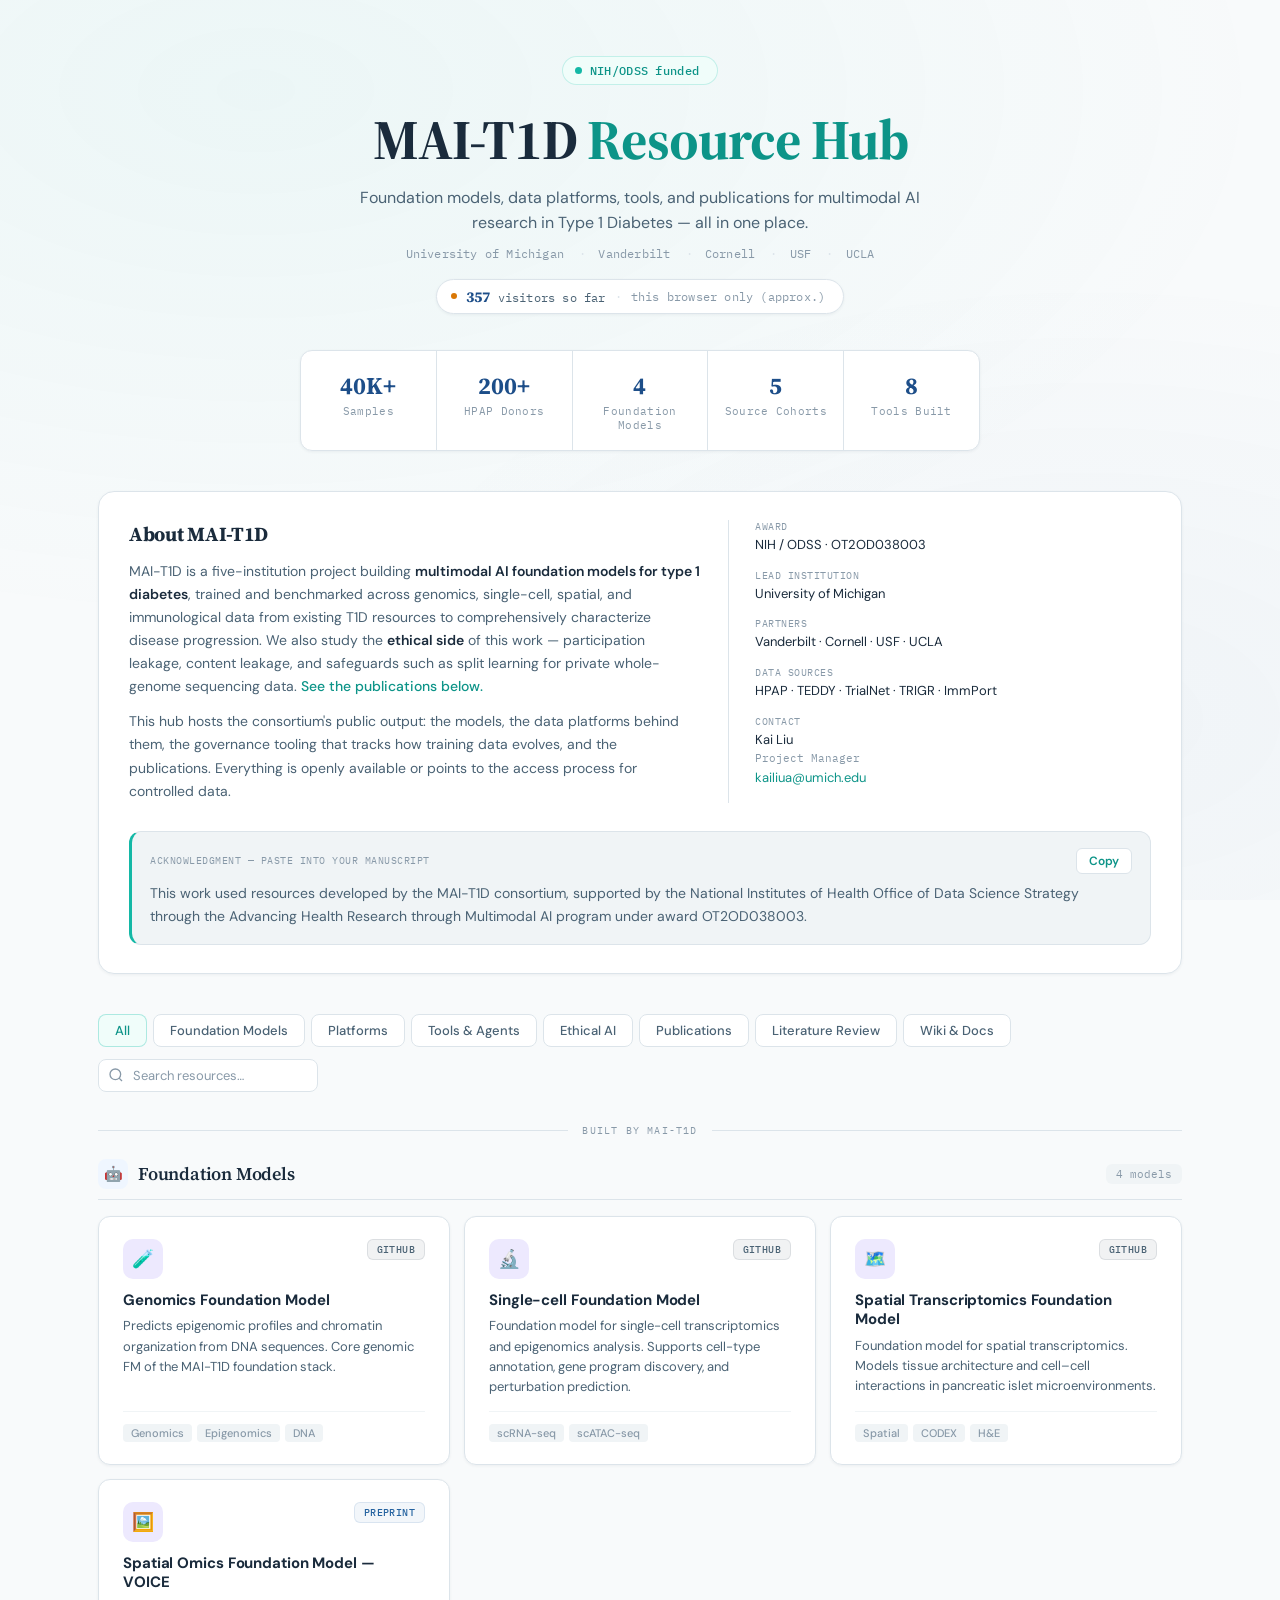
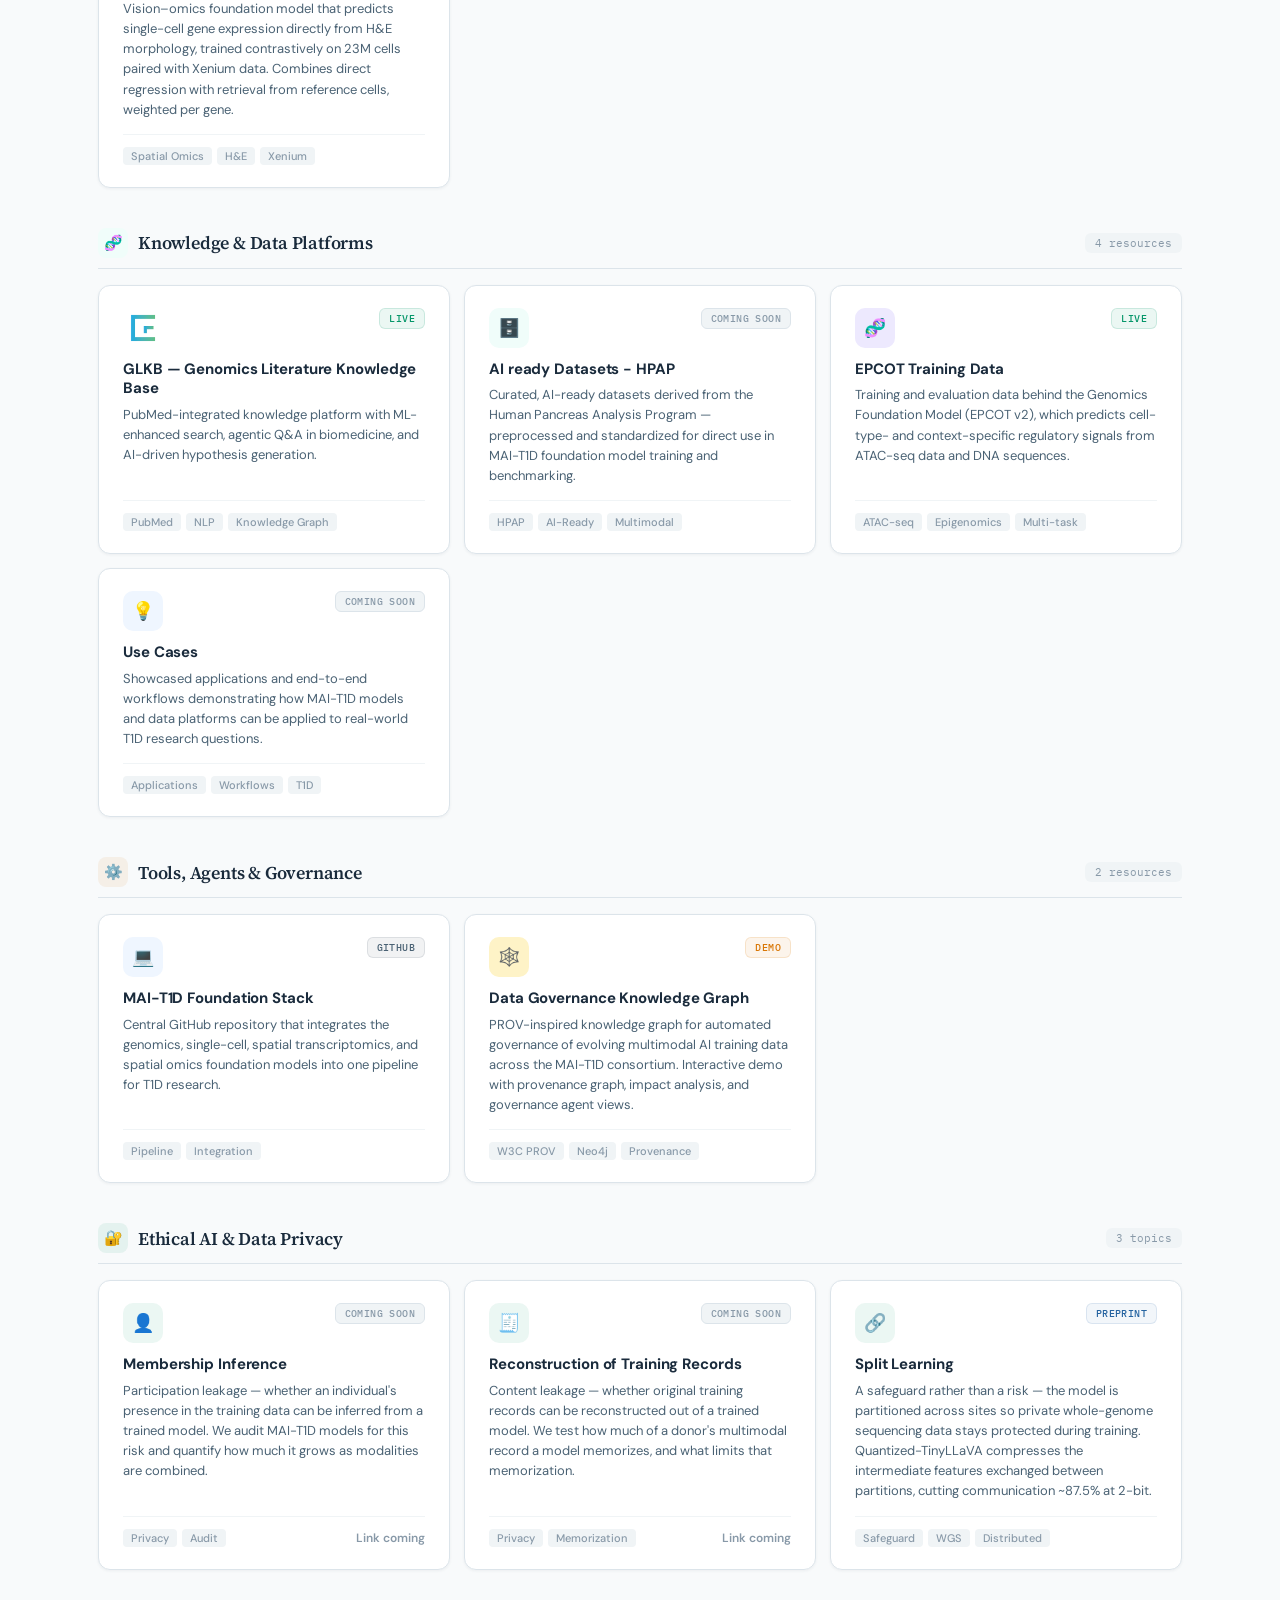
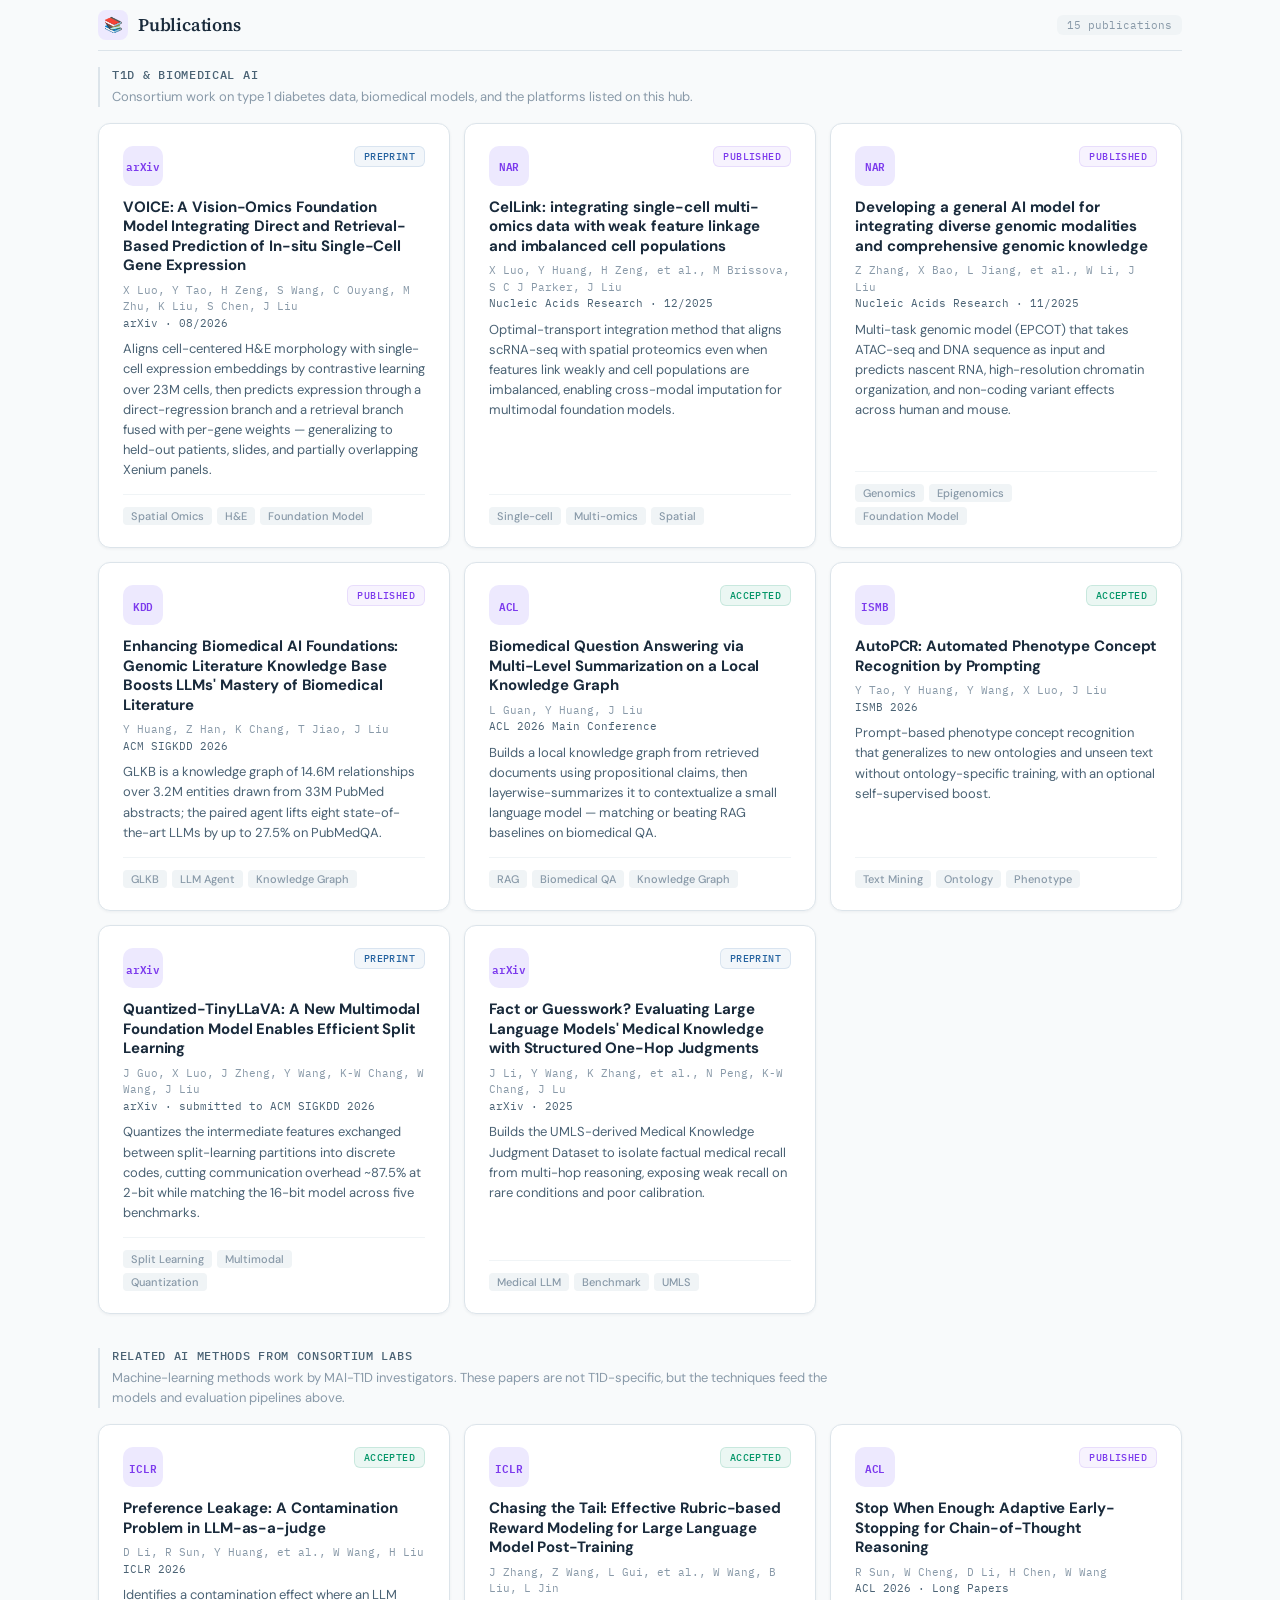
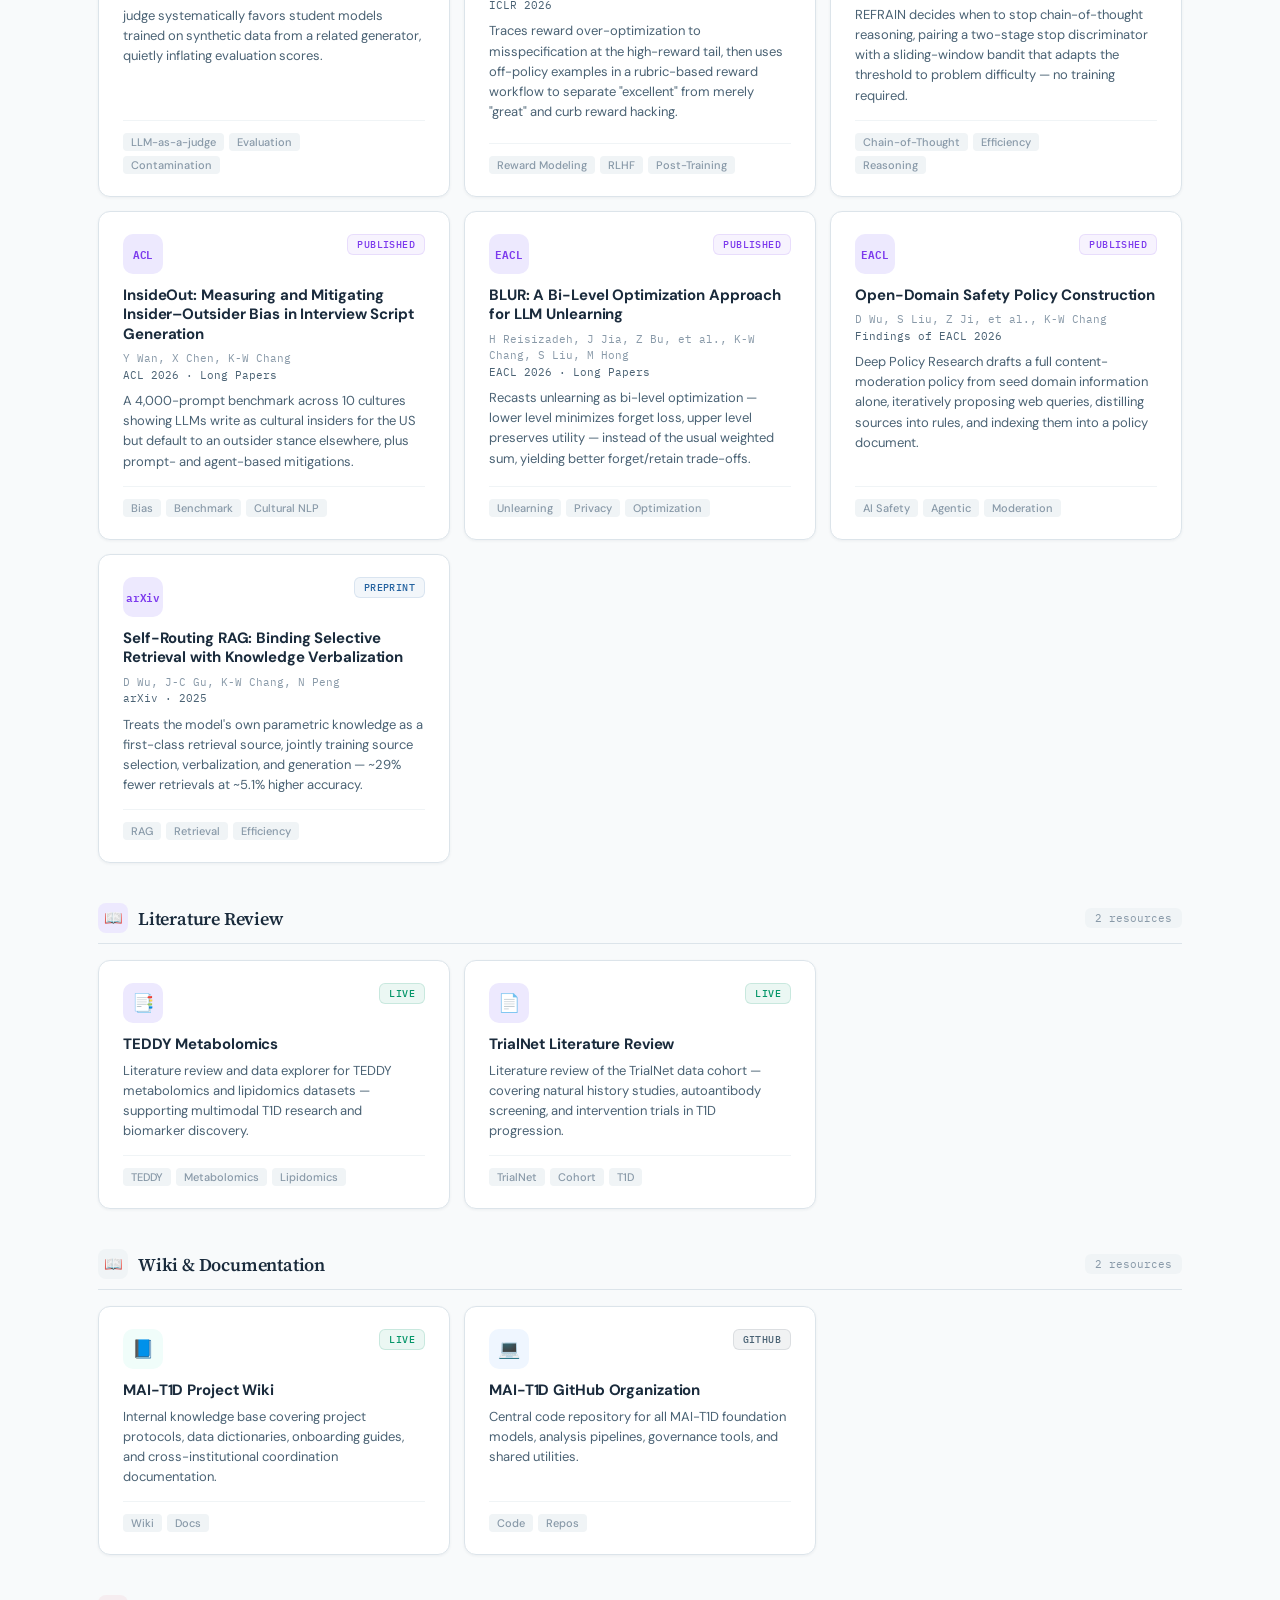
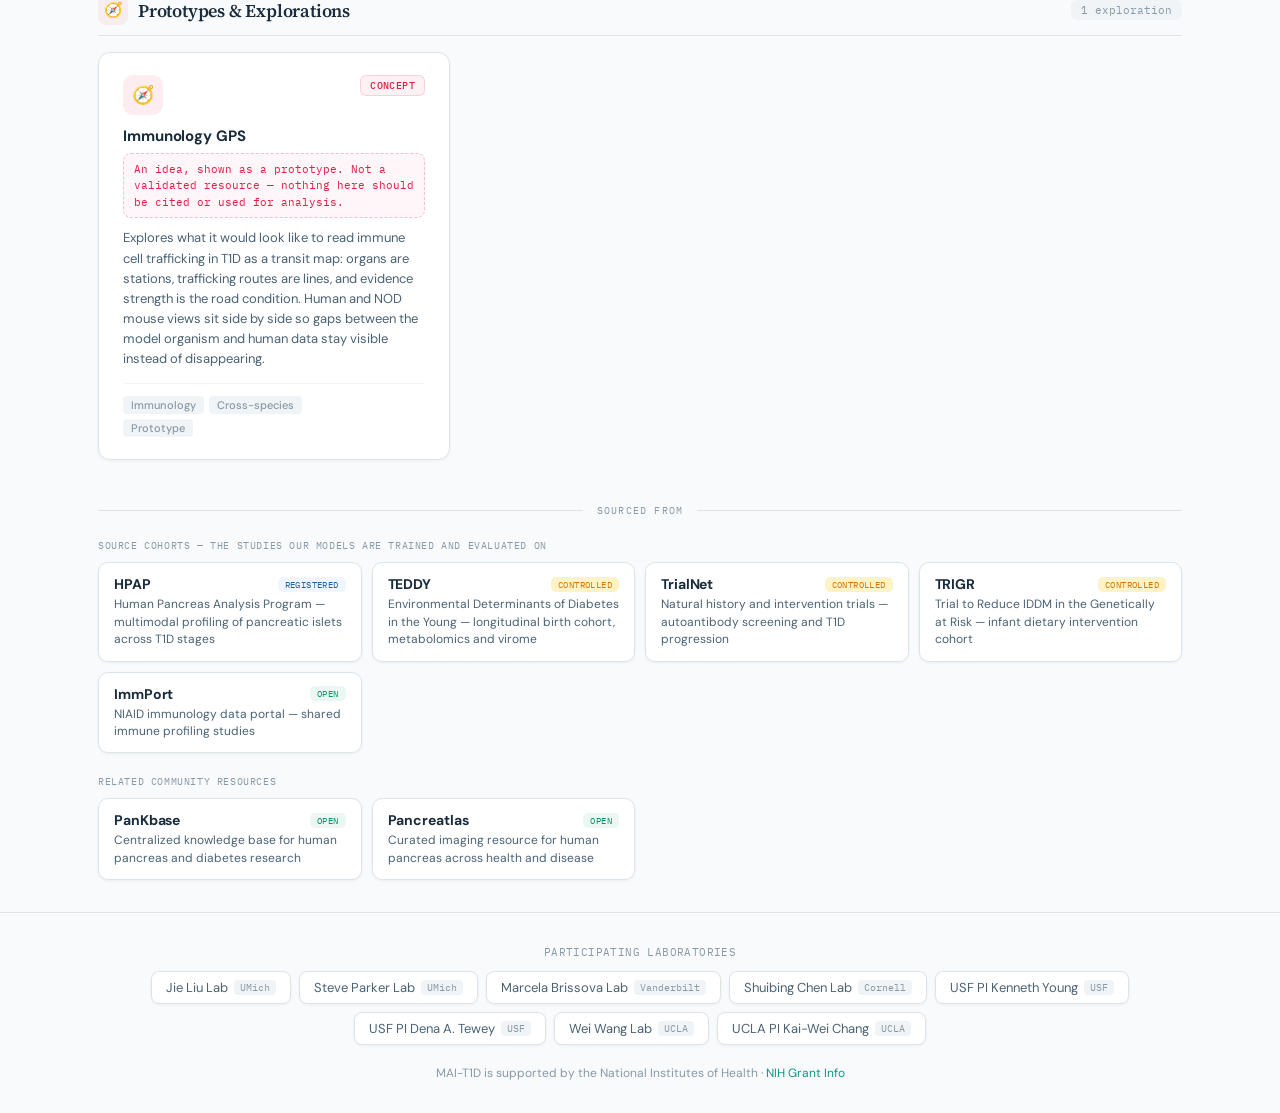
==== commit d87088d0: "Add files via upload" ====
--- a/index.html
+++ b/index.html
@@ -633,6 +633,8 @@
 }
 .about-block p:last-of-type { margin-bottom: 0; }
 .about-block strong { color: var(--text); font-weight: 600; }
+.about-block p a { color: var(--teal-600); text-decoration: none; font-weight: 500; }
+.about-block p a:hover { text-decoration: underline; }
 
 .about-facts {
   border-left: 1px solid var(--border);
@@ -935,7 +937,7 @@
   </div>
   <h1>MAI-T1D <span class="accent">Resource Hub</span></h1>
   <p class="subtitle">
-    Tools, data platforms, foundation models, and publications for multimodal AI research in Type 1 Diabetes — all in one place.
+    Foundation models, data platforms, tools, and publications for multimodal AI research in Type 1 Diabetes — all in one place.
   </p>
   <p class="meta-line">
     <span>University of Michigan</span>
@@ -957,9 +959,9 @@
 <div class="stats-bar">
   <div class="stat"><div class="stat-num">40K+</div><div class="stat-label">Samples</div></div>
   <div class="stat"><div class="stat-num">200+</div><div class="stat-label">HPAP Donors</div></div>
-  <div class="stat"><div class="stat-num">20+</div><div class="stat-label">Modalities</div></div>
+  <div class="stat"><div class="stat-num" id="statModels">4</div><div class="stat-label">Foundation Models</div></div>
   <div class="stat"><div class="stat-num" id="statCohorts">5</div><div class="stat-label">Source Cohorts</div></div>
-  <div class="stat"><div class="stat-num" id="statBuilt">13</div><div class="stat-label">Tools Built</div></div>
+  <div class="stat"><div class="stat-num" id="statBuilt">7</div><div class="stat-label">Tools Built</div></div>
 </div>
 
 <!-- ═══════════════════════════════════════
@@ -969,16 +971,18 @@
   <div>
     <h2>About MAI-T1D</h2>
     <p>
-      MAI-T1D is a five-institution consortium building <strong>multimodal AI foundation models
-      for type 1 diabetes research</strong>. We train and benchmark models across genomics,
-      single-cell, and spatial modalities, then link them back to donor-level biology through
-      harmonized cohort data.
+      MAI-T1D is a five-institution project building <strong>multimodal AI foundation models
+      for type 1 diabetes</strong>, trained and benchmarked across genomics, single-cell,
+      spatial, and immunological data from existing T1D resources to comprehensively
+      characterize disease progression. We also study the <strong>ethical side</strong> of this
+      work — participation leakage, content leakage, and safeguards such as split learning for
+      private whole-genome sequencing data.
+      <a href="#publications">See the publications below.</a>
     </p>
     <p>
-      This hub is where the consortium's public output lives: the foundation models themselves,
-      the data platforms they draw on, the governance tooling that tracks how training data
-      evolves, and the publications that come out of the work. Everything listed here is either
-      openly available or points to the access process for controlled data.
+      This hub hosts the consortium's public output: the models, the data platforms behind them,
+      the governance tooling that tracks how training data evolves, and the publications.
+      Everything is openly available or points to the access process for controlled data.
     </p>
   </div>
 
@@ -1010,7 +1014,7 @@
       <span class="cite-label">Acknowledgment — paste into your manuscript</span>
       <button class="copy-btn" type="button" id="citeCopyBtn" data-copy-target="citeText">Copy</button>
     </div>
-    <p class="cite-text" id="citeText">This work used resources developed by the MAI-T1D consortium, supported by the National Institutes of Health Office of Data Science Strategy under award OT2OD038003.</p>
+    <p class="cite-text" id="citeText">This work used resources developed by the MAI-T1D consortium, supported by the National Institutes of Health Office of Data Science Strategy through the Advancing Health Research through Multimodal AI program under award OT2OD038003.</p>
   </div>
 </section>
 
@@ -1021,6 +1025,7 @@
     <button class="filter-btn" type="button" data-filter="fm" aria-pressed="false">Foundation Models</button>
     <button class="filter-btn" type="button" data-filter="platform" aria-pressed="false">Platforms</button>
     <button class="filter-btn" type="button" data-filter="tool" aria-pressed="false">Tools &amp; Agents</button>
+    <button class="filter-btn" type="button" data-filter="ethics" aria-pressed="false">Ethical AI</button>
     <button class="filter-btn" type="button" data-filter="pub" aria-pressed="false">Publications</button>
     <button class="filter-btn" type="button" data-filter="litreview" aria-pressed="false">Literature Review</button>
     <button class="filter-btn" type="button" data-filter="wiki" aria-pressed="false">Wiki &amp; Docs</button>
@@ -1050,7 +1055,7 @@
   <div class="section-head">
     <div class="section-icon" style="background:var(--blue-50);color:var(--blue-600)">🤖</div>
     <h2>Foundation Models</h2>
-    <span class="section-count">3 models</span>
+    <span class="section-count">4 models</span>
   </div>
   <div class="card-grid">
 
@@ -1083,16 +1088,30 @@
     </a>
 
     <!-- Kronos -->
-    <a class="card" data-origin="mai-t1d" data-accent="violet" data-cat="fm" data-search="spatial foundation model transcriptomics tissue kronos" href="#" target="_blank" rel="noopener noreferrer">
+    <a class="card" data-origin="mai-t1d" data-accent="violet" data-cat="fm" data-search="spatial transcriptomics foundation model tissue kronos codex islet microenvironment" href="#" target="_blank" rel="noopener noreferrer">
       <div class="card-row-top">
         <div class="card-icon-wrap violet">🗺️</div>
         <span class="badge github">GitHub</span>
       </div>
-      <h3>Spatial Foundation Model</h3>
+      <h3>Spatial Transcriptomics Foundation Model</h3>
       <p class="desc">Foundation model for spatial transcriptomics. Models tissue architecture and cell–cell interactions in pancreatic islet microenvironments.</p>
       <div class="card-footer">
         <div class="card-tags"><span class="tag">Spatial</span><span class="tag">CODEX</span><span class="tag">H&amp;E</span></div>
         <span class="card-link">GitHub <svg viewBox="0 0 24 24" fill="none" stroke="currentColor" stroke-width="2"><path d="M7 17 17 7M7 7h10v10"/></svg></span>
+      </div>
+    </a>
+
+    <!-- VOICE — vision–omics FM, arXiv:2608.08366 -->
+    <a class="card" data-origin="mai-t1d" data-accent="violet" data-cat="fm" data-search="voice spatial omics foundation model vision omics h&amp;e xenium single-cell gene expression prediction retrieval contrastive luo tao zeng wang chen liu arxiv 2608.08366" href="https://arxiv.org/abs/2608.08366" target="_blank" rel="noopener noreferrer">
+      <div class="card-row-top">
+        <div class="card-icon-wrap violet">🖼️</div>
+        <span class="badge submitted">Preprint</span>
+      </div>
+      <h3>Spatial Omics Foundation Model — VOICE</h3>
+      <p class="desc">Vision–omics foundation model that predicts single-cell gene expression directly from H&amp;E morphology, trained contrastively on 23M cells paired with Xenium data. Combines direct regression with retrieval from reference cells, weighted per gene.</p>
+      <div class="card-footer">
+        <div class="card-tags"><span class="tag">Spatial Omics</span><span class="tag">H&amp;E</span><span class="tag">Xenium</span></div>
+        <span class="card-link">Read <svg viewBox="0 0 24 24" fill="none" stroke="currentColor" stroke-width="2"><path d="M7 17 17 7M7 7h10v10"/></svg></span>
       </div>
     </a>
 
@@ -1138,14 +1157,15 @@
       </div>
     </a>
 
-    <!-- EPCOT Data -->
-    <a class="card" data-origin="mai-t1d" data-accent="violet" data-cat="platform" data-search="epcot data atac-seq dna regulatory genomics ai model" href="epcot-data.html" target="_blank" rel="noopener noreferrer">
+    <!-- EPCOT Training Data — the dataset behind the Genomics Foundation Model card above.
+         Named explicitly so the model and its data are not mistaken for two separate models. -->
+    <a class="card" data-origin="mai-t1d" data-accent="violet" data-cat="platform" data-search="epcot training data atac-seq dna regulatory genomics ai model dataset" href="epcot-data.html" target="_blank" rel="noopener noreferrer">
       <div class="card-row-top">
         <div class="card-icon-wrap violet">🧬</div>
         <span class="badge live">Live</span>
       </div>
-      <h3>EPCOT Data</h3>
-      <p class="desc">EPCOT v2 is a general AI model that predicts cell type-specific/context-specific regulatory signals from ATAC-seq data and DNA sequences.</p>
+      <h3>EPCOT Training Data</h3>
+      <p class="desc">Training and evaluation data behind the Genomics Foundation Model (EPCOT v2), which predicts cell-type- and context-specific regulatory signals from ATAC-seq data and DNA sequences.</p>
       <div class="card-footer">
         <div class="card-tags"><span class="tag">ATAC-seq</span><span class="tag">Epigenomics</span><span class="tag">Multi-task</span></div>
         <span class="card-link">Visit <svg viewBox="0 0 24 24" fill="none" stroke="currentColor" stroke-width="2"><path d="M7 17 17 7M7 7h10v10"/></svg></span>
@@ -1180,6 +1200,21 @@
   </div>
   <div class="card-grid">
 
+    <!-- MAI-T1D Foundation Stack — the integration repo. Kept out of the
+         Foundation Models section so that count stays at the 4 actual models. -->
+    <a class="card" data-origin="mai-t1d" data-accent="blue" data-cat="tool" data-search="mai-t1d foundation stack github models pipeline integration repository" href="https://github.com/USF-HII/MAI-T1D-Foundation-Stack" target="_blank" rel="noopener noreferrer">
+      <div class="card-row-top">
+        <div class="card-icon-wrap blue">💻</div>
+        <span class="badge github">GitHub</span>
+      </div>
+      <h3>MAI-T1D Foundation Stack</h3>
+      <p class="desc">Central GitHub repository that integrates the genomics, single-cell, spatial transcriptomics, and spatial omics foundation models into one pipeline for T1D research.</p>
+      <div class="card-footer">
+        <div class="card-tags"><span class="tag">Pipeline</span><span class="tag">Integration</span></div>
+        <span class="card-link">GitHub <svg viewBox="0 0 24 24" fill="none" stroke="currentColor" stroke-width="2"><path d="M7 17 17 7M7 7h10v10"/></svg></span>
+      </div>
+    </a>
+
     <!-- KG Governance Demo -->
     <a class="card" data-origin="mai-t1d" data-accent="amber" data-cat="tool" data-search="knowledge graph governance government system provenance data trace prov demo consortium" href="https://mai-t1d.404nfound.com/explore" target="_blank" rel="noopener noreferrer">
       <div class="card-row-top">
@@ -1194,32 +1229,64 @@
       </div>
     </a>
 
-    <!-- Immunology GPS — exploratory concept, not a consortium deliverable -->
-    <a class="card" data-origin="mai-t1d" data-accent="rose" data-cat="tool" data-search="immunology gps immune cell trafficking map concept prototype idea t1d nod mouse human cross-species evidence atlas transit map demo" href="https://immunology-gps-demo.vercel.app/" target="_blank" rel="noopener noreferrer">
-      <div class="card-row-top">
-        <div class="card-icon-wrap rose">🧭</div>
-        <span class="badge concept">Concept</span>
-      </div>
-      <h3>Immunology GPS</h3>
-      <span class="idea-note">An idea, shown as a prototype. Not a validated resource — nothing here should be cited or used for analysis.</span>
-      <p class="desc">Explores what it would look like to read immune cell trafficking in T1D as a transit map: organs are stations, trafficking routes are lines, and evidence strength is the road condition. Human and NOD mouse views sit side by side so gaps between the model organism and human data stay visible instead of disappearing.</p>
-      <div class="card-footer">
-        <div class="card-tags"><span class="tag">Immunology</span><span class="tag">Cross-species</span><span class="tag">Prototype</span></div>
-        <span class="card-link">View concept <svg viewBox="0 0 24 24" fill="none" stroke="currentColor" stroke-width="2"><path d="M7 17 17 7M7 7h10v10"/></svg></span>
-      </div>
-    </a>
-
-    <!-- MAI-T1D Foundation Stack -->
-    <a class="card" data-origin="mai-t1d" data-accent="blue" data-cat="tool" data-search="mai-t1d foundation stack github models pipeline" href="https://github.com/USF-HII/MAI-T1D-Foundation-Stack" target="_blank" rel="noopener noreferrer">
-      <div class="card-row-top">
-        <div class="card-icon-wrap blue">💻</div>
-        <span class="badge github">GitHub</span>
-      </div>
-      <h3>MAI-T1D Foundation Stack</h3>
-      <p class="desc">Central GitHub repository for the MAI-T1D foundation model stack — integrating genomics, single-cell, and spatial foundation models for T1D research.</p>
-      <div class="card-footer">
-        <div class="card-tags"><span class="tag">Foundation Models</span><span class="tag">Pipeline</span></div>
-        <span class="card-link">GitHub <svg viewBox="0 0 24 24" fill="none" stroke="currentColor" stroke-width="2"><path d="M7 17 17 7M7 7h10v10"/></svg></span>
+  </div>
+</div>
+
+<!-- ═══════════════════════════════════════
+     SECTION: Ethical AI & Data Privacy
+     The three leakage/safeguard threads named in the About block.
+     TODO: each card is a placeholder until its link lands — swap the
+     <div class="card is-placeholder"> for <a class="card" href="…"
+     target="_blank" rel="noopener noreferrer">, drop the "Link coming"
+     footer, and give it a real badge.
+     ═══════════════════════════════════════ -->
+<div class="section" data-section="ethics">
+  <div class="section-head">
+    <div class="section-icon" style="background:rgba(5,150,105,0.08);color:var(--emerald-600)">🔐</div>
+    <h2>Ethical AI &amp; Data Privacy</h2>
+    <span class="section-count">3 topics</span>
+  </div>
+  <div class="card-grid">
+
+    <!-- Participation leakage -->
+    <div class="card is-placeholder" data-origin="mai-t1d" data-accent="emerald" data-cat="ethics" data-search="membership inference attack participation leakage privacy ethics training data audit">
+      <div class="card-row-top">
+        <div class="card-icon-wrap emerald">👤</div>
+        <span class="badge coming">Coming Soon</span>
+      </div>
+      <h3>Membership Inference</h3>
+      <p class="desc">Participation leakage — whether an individual's presence in the training data can be inferred from a trained model. We audit MAI-T1D models for this risk and quantify how much it grows as modalities are combined.</p>
+      <div class="card-footer">
+        <div class="card-tags"><span class="tag">Privacy</span><span class="tag">Audit</span></div>
+        <span class="card-link muted">Link coming</span>
+      </div>
+    </div>
+
+    <!-- Content leakage -->
+    <div class="card is-placeholder" data-origin="mai-t1d" data-accent="emerald" data-cat="ethics" data-search="reconstruction of training records content leakage model inversion privacy ethics memorization">
+      <div class="card-row-top">
+        <div class="card-icon-wrap emerald">🧾</div>
+        <span class="badge coming">Coming Soon</span>
+      </div>
+      <h3>Reconstruction of Training Records</h3>
+      <p class="desc">Content leakage — whether original training records can be reconstructed out of a trained model. We test how much of a donor's multimodal record a model memorizes, and what limits that memorization.</p>
+      <div class="card-footer">
+        <div class="card-tags"><span class="tag">Privacy</span><span class="tag">Memorization</span></div>
+        <span class="card-link muted">Link coming</span>
+      </div>
+    </div>
+
+    <!-- Split learning — Quantized-TinyLLaVA, arXiv:2511.23402 -->
+    <a class="card" data-origin="mai-t1d" data-accent="emerald" data-cat="ethics" data-search="split learning privacy preserving training whole genome sequencing wgs federated distributed quantized tinyllava safeguard arxiv 2511.23402" href="https://arxiv.org/abs/2511.23402" target="_blank" rel="noopener noreferrer">
+      <div class="card-row-top">
+        <div class="card-icon-wrap emerald">🔗</div>
+        <span class="badge submitted">Preprint</span>
+      </div>
+      <h3>Split Learning</h3>
+      <p class="desc">A safeguard rather than a risk — the model is partitioned across sites so private whole-genome sequencing data stays protected during training. Quantized-TinyLLaVA compresses the intermediate features exchanged between partitions, cutting communication ~87.5% at 2-bit.</p>
+      <div class="card-footer">
+        <div class="card-tags"><span class="tag">Safeguard</span><span class="tag">WGS</span><span class="tag">Distributed</span></div>
+        <span class="card-link">Read <svg viewBox="0 0 24 24" fill="none" stroke="currentColor" stroke-width="2"><path d="M7 17 17 7M7 7h10v10"/></svg></span>
       </div>
     </a>
 
@@ -1232,7 +1299,7 @@
      then related methods work from member labs. Every entry
      links to a public record (DOI, arXiv, or ACL Anthology).
      ═══════════════════════════════════════ -->
-<div class="section" data-section="pub">
+<div class="section" data-section="pub" id="publications">
   <div class="section-head">
     <div class="section-icon" style="background:var(--violet-100);color:var(--violet-600)">📚</div>
     <h2>Publications</h2>
@@ -1245,6 +1312,21 @@
       <p class="cg-note">Consortium work on type 1 diabetes data, biomedical models, and the platforms listed on this hub.</p>
     </div>
     <div class="card-grid">
+
+    <!-- VOICE — vision–omics FM, arXiv:2608.08366 -->
+    <a class="card" data-origin="mai-t1d" data-accent="violet" data-cat="pub" data-search="voice vision-omics foundation model integrating direct retrieval-based prediction in-situ single-cell gene expression h&amp;e xenium spatial transcriptomics contrastive arxiv 2608.08366 luo tao zeng wang ouyang zhu liu chen" href="https://arxiv.org/abs/2608.08366" target="_blank" rel="noopener noreferrer">
+      <div class="card-row-top">
+        <div class="card-icon-wrap violet venue-mark">arXiv</div>
+        <span class="badge submitted">Preprint</span>
+      </div>
+      <h3>VOICE: A Vision-Omics Foundation Model Integrating Direct and Retrieval-Based Prediction of In-situ Single-Cell Gene Expression</h3>
+      <p class="pub-meta">X Luo, Y Tao, H Zeng, S Wang, C Ouyang, M Zhu, K Liu, S Chen, J Liu<br><span class="venue">arXiv · 08/2026</span></p>
+      <p class="desc">Aligns cell-centered H&amp;E morphology with single-cell expression embeddings by contrastive learning over 23M cells, then predicts expression through a direct-regression branch and a retrieval branch fused with per-gene weights — generalizing to held-out patients, slides, and partially overlapping Xenium panels.</p>
+      <div class="card-footer">
+        <div class="card-tags"><span class="tag">Spatial Omics</span><span class="tag">H&amp;E</span><span class="tag">Foundation Model</span></div>
+        <span class="card-link">Read <svg viewBox="0 0 24 24" fill="none" stroke="currentColor" stroke-width="2"><path d="M7 17 17 7M7 7h10v10"/></svg></span>
+      </div>
+    </a>
 
     <!-- CelLink — Nucleic Acids Research -->
     <a class="card" data-origin="mai-t1d" data-accent="violet" data-cat="pub" data-search="cellink integrating single-cell multi-omics data weak feature linkage imbalanced cell populations nucleic acids research 2025 optimal transport luo liu brissova parker" href="https://doi.org/10.1093/nar/gkaf1270" target="_blank" rel="noopener noreferrer">
@@ -1546,6 +1628,39 @@
       <div class="card-footer">
         <div class="card-tags"><span class="tag">Code</span><span class="tag">Repos</span></div>
         <span class="card-link">GitHub <svg viewBox="0 0 24 24" fill="none" stroke="currentColor" stroke-width="2"><path d="M7 17 17 7M7 7h10v10"/></svg></span>
+      </div>
+    </a>
+
+  </div>
+</div>
+
+<!-- ═══════════════════════════════════════
+     SECTION: Prototypes & Explorations
+     Exploratory ideas, not consortium deliverables. Kept apart from the
+     resource sections above so nothing here reads as something to cite
+     or rely on. Cards use data-cat="prototype" so they are excluded from
+     the "Tools Built" stat and from the Tools & Agents filter.
+     ═══════════════════════════════════════ -->
+<div class="section" data-section="prototype">
+  <div class="section-head">
+    <div class="section-icon" style="background:rgba(225,29,72,0.06);color:var(--rose-600)">🧭</div>
+    <h2>Prototypes &amp; Explorations</h2>
+    <span class="section-count">1 exploration</span>
+  </div>
+  <div class="card-grid">
+
+    <!-- Immunology GPS — exploratory concept, not a consortium deliverable -->
+    <a class="card" data-origin="mai-t1d" data-accent="rose" data-cat="prototype" data-search="immunology gps immune cell trafficking map concept prototype idea t1d nod mouse human cross-species evidence atlas transit map demo" href="https://immunology-gps-demo.vercel.app/" target="_blank" rel="noopener noreferrer">
+      <div class="card-row-top">
+        <div class="card-icon-wrap rose">🧭</div>
+        <span class="badge concept">Concept</span>
+      </div>
+      <h3>Immunology GPS</h3>
+      <span class="idea-note">An idea, shown as a prototype. Not a validated resource — nothing here should be cited or used for analysis.</span>
+      <p class="desc">Explores what it would look like to read immune cell trafficking in T1D as a transit map: organs are stations, trafficking routes are lines, and evidence strength is the road condition. Human and NOD mouse views sit side by side so gaps between the model organism and human data stay visible instead of disappearing.</p>
+      <div class="card-footer">
+        <div class="card-tags"><span class="tag">Immunology</span><span class="tag">Cross-species</span><span class="tag">Prototype</span></div>
+        <span class="card-link">View concept <svg viewBox="0 0 24 24" fill="none" stroke="currentColor" stroke-width="2"><path d="M7 17 17 7M7 7h10v10"/></svg></span>
       </div>
     </a>
 
@@ -1627,7 +1742,7 @@
       <a class="pi-chip" href="https://web.cs.ucla.edu/~kwchang/" target="_blank" rel="noopener noreferrer">UCLA PI Kai-Wei Chang <span class="inst">UCLA</span></a>
     </div>
     <div class="footer-bottom">
-      MAI-T1D is supported by the National Institutes of Health · <a href="#">NIH Grant Info</a>
+      MAI-T1D is supported by the National Institutes of Health · <a href="https://reporter.nih.gov/project-details/11090829" target="_blank" rel="noopener noreferrer">NIH Grant Info</a>
     </div>
   </div>
 </footer>
@@ -1649,11 +1764,15 @@
 // Stats that describe our own output are derived from the page itself, once at
 // load — the card set never changes afterwards, filtering only hides cards.
 (function deriveStats() {
+  // "Tools built" excludes the foundation models, which now have their own stat,
+  // so nothing is counted twice.
   const built = document.querySelectorAll(
-    '.card[data-origin="mai-t1d"]:not([data-cat="pub"]):not([data-cat="wiki"])'
+    '.card[data-origin="mai-t1d"]:not([data-cat="pub"]):not([data-cat="wiki"]):not([data-cat="prototype"]):not([data-cat="fm"]):not([data-cat="ethics"])'
   ).length;
+  const models = document.querySelectorAll('.card[data-origin="mai-t1d"][data-cat="fm"]').length;
   const cohorts = document.querySelectorAll('#cohortGrid .source-chip').length;
   if (built) document.getElementById('statBuilt').textContent = built;
+  if (models) document.getElementById('statModels').textContent = models;
   if (cohorts) document.getElementById('statCohorts').textContent = cohorts;
 })();
 
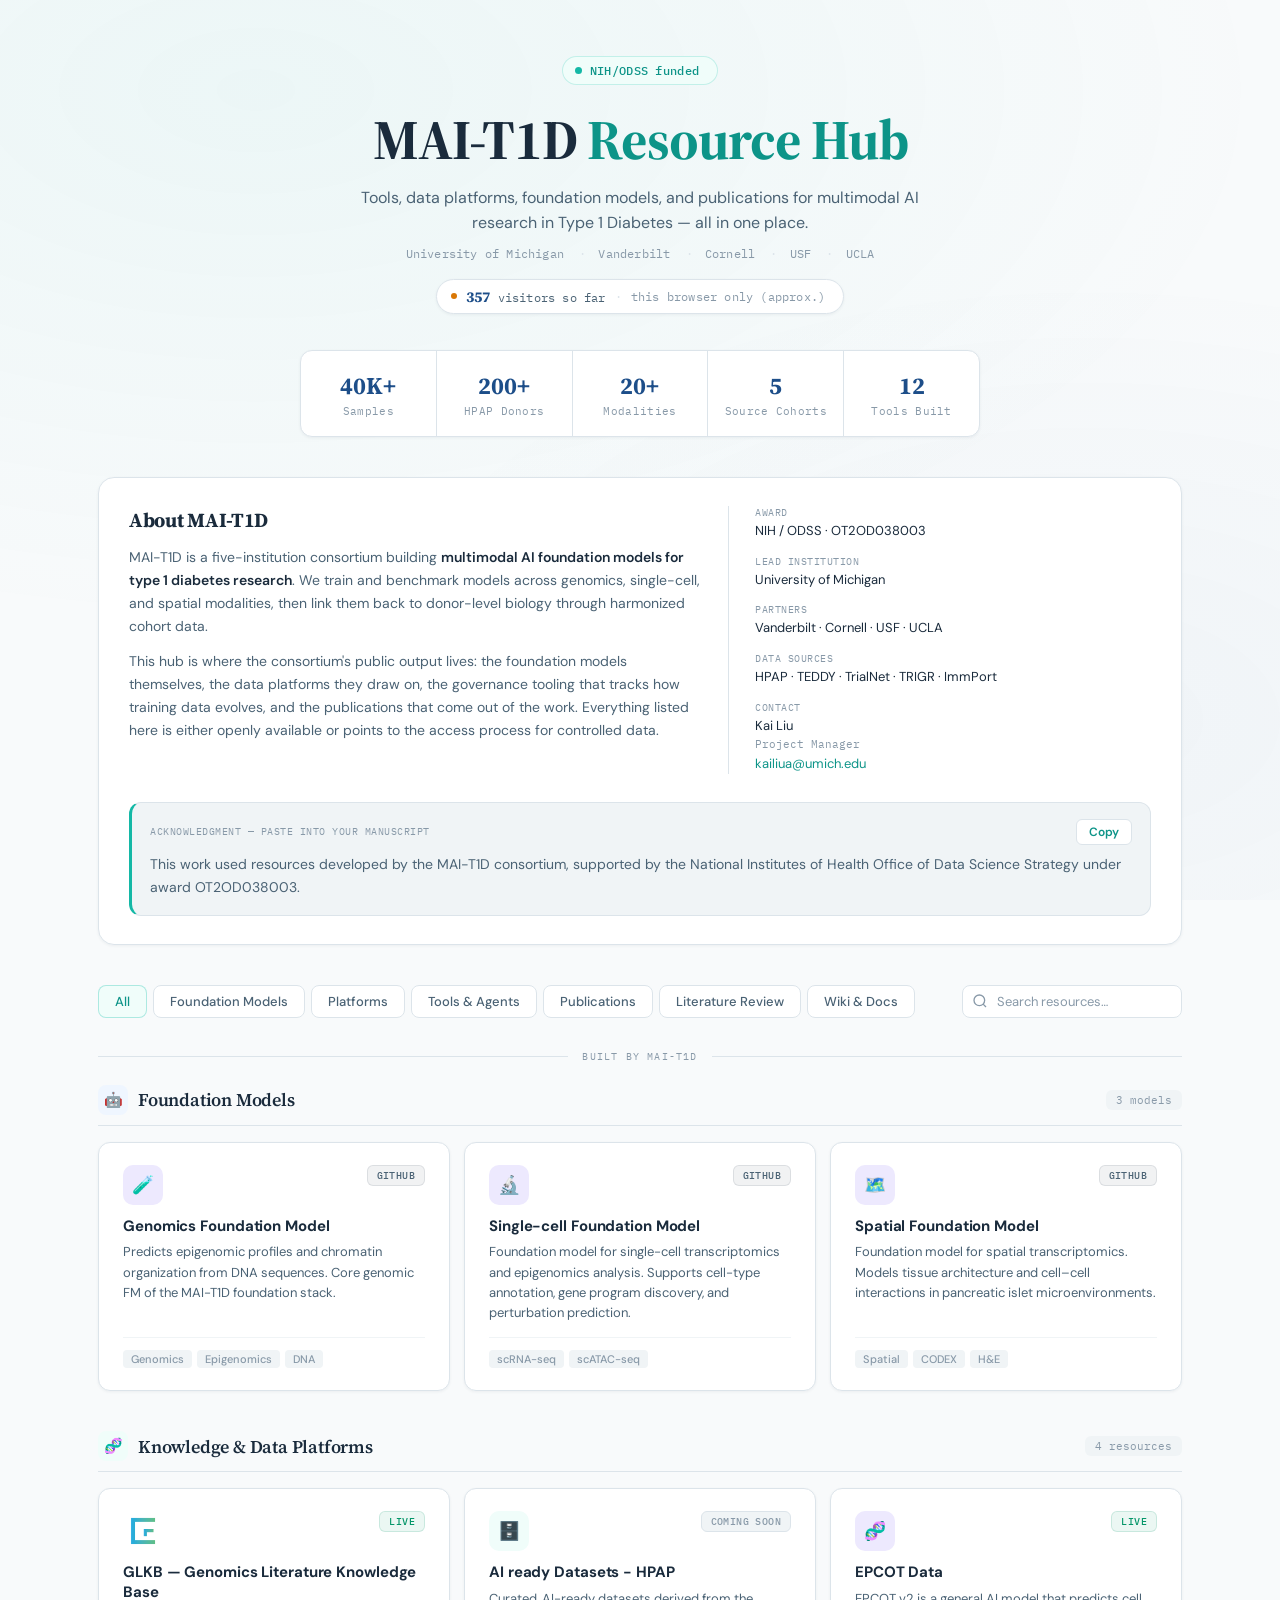
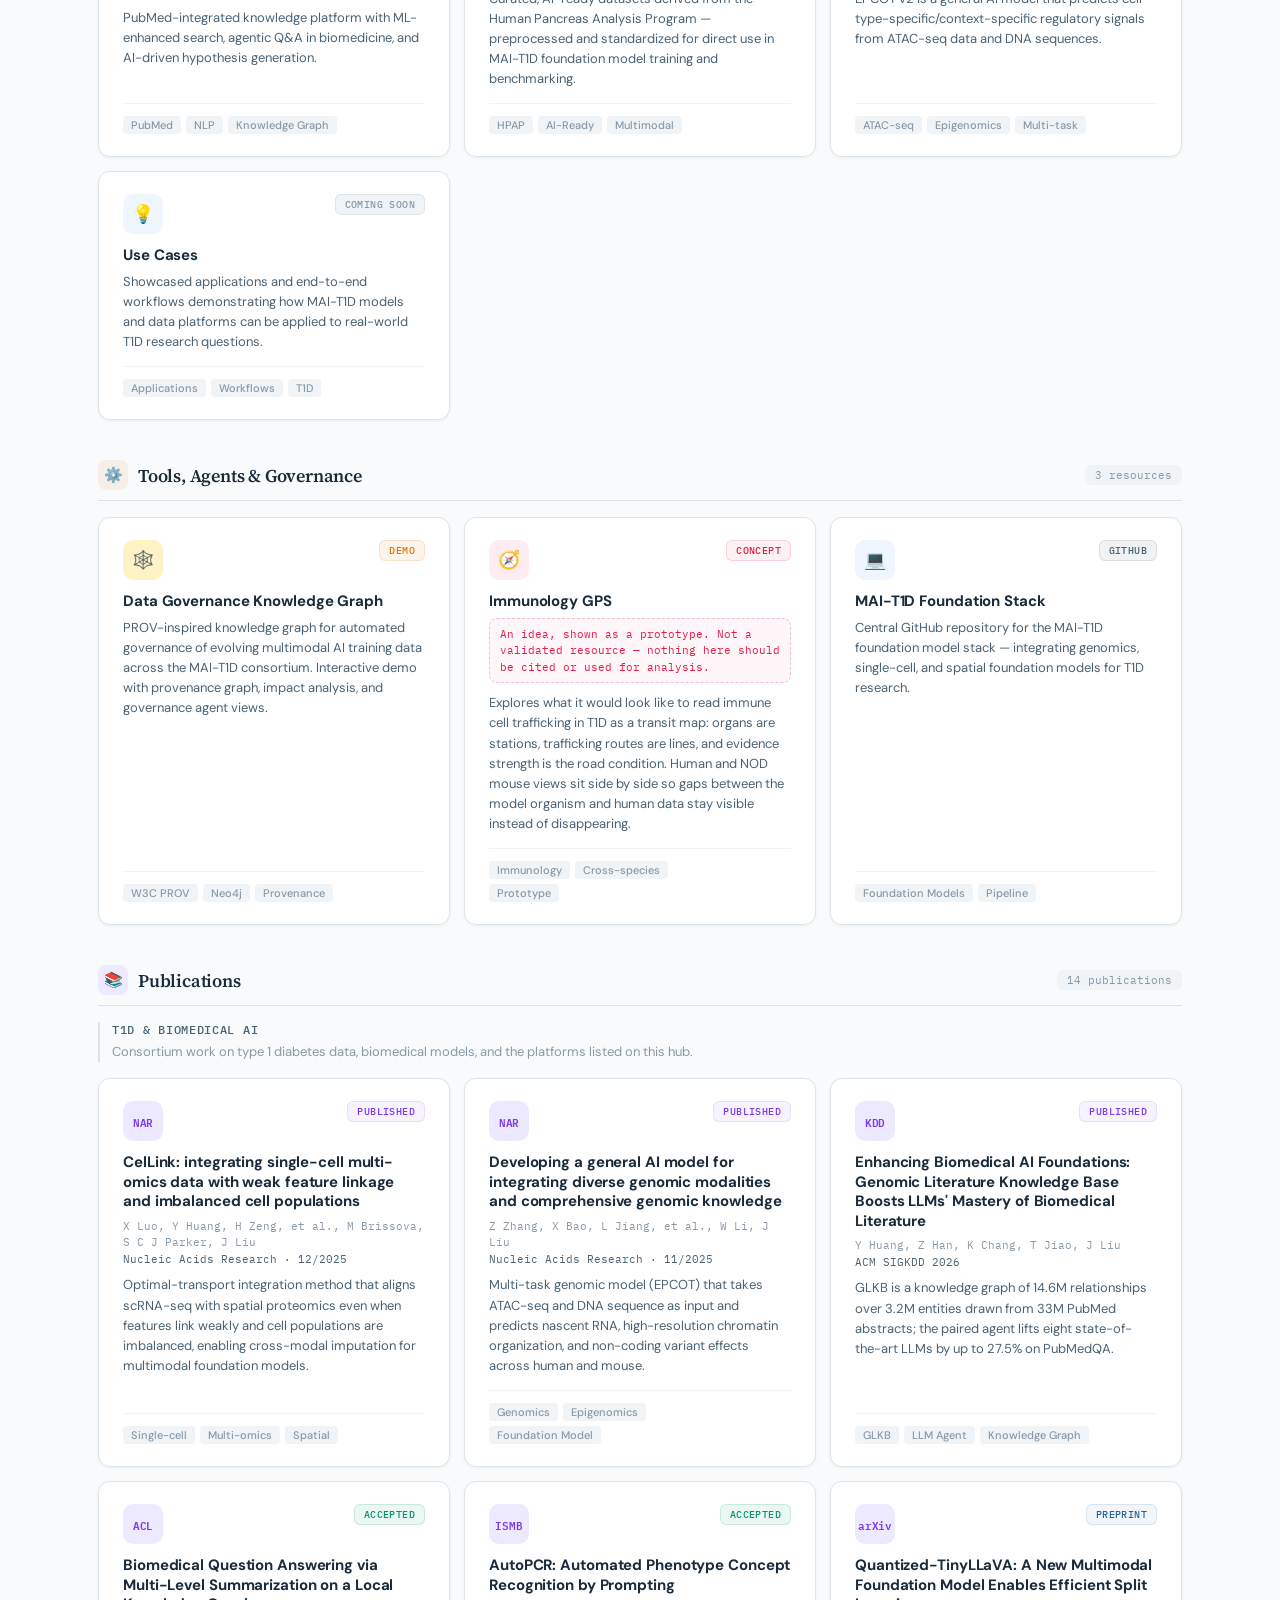
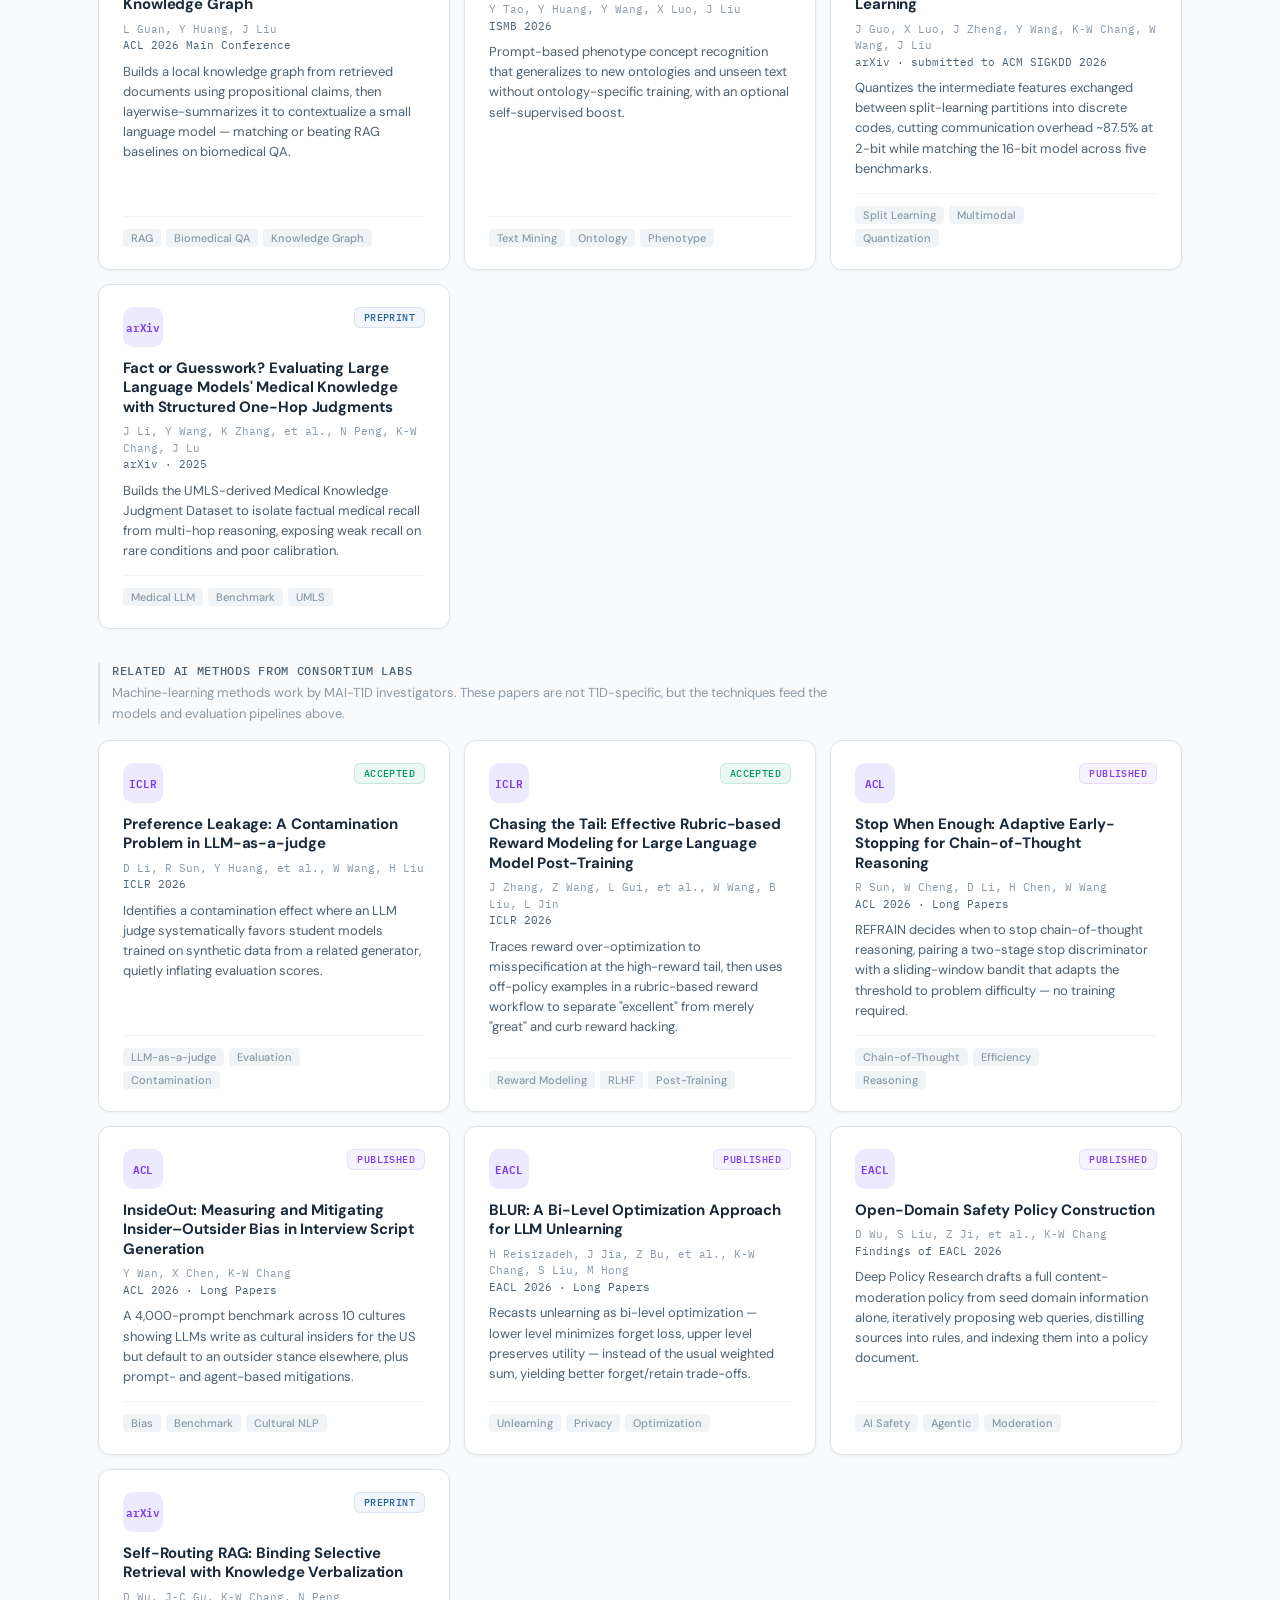
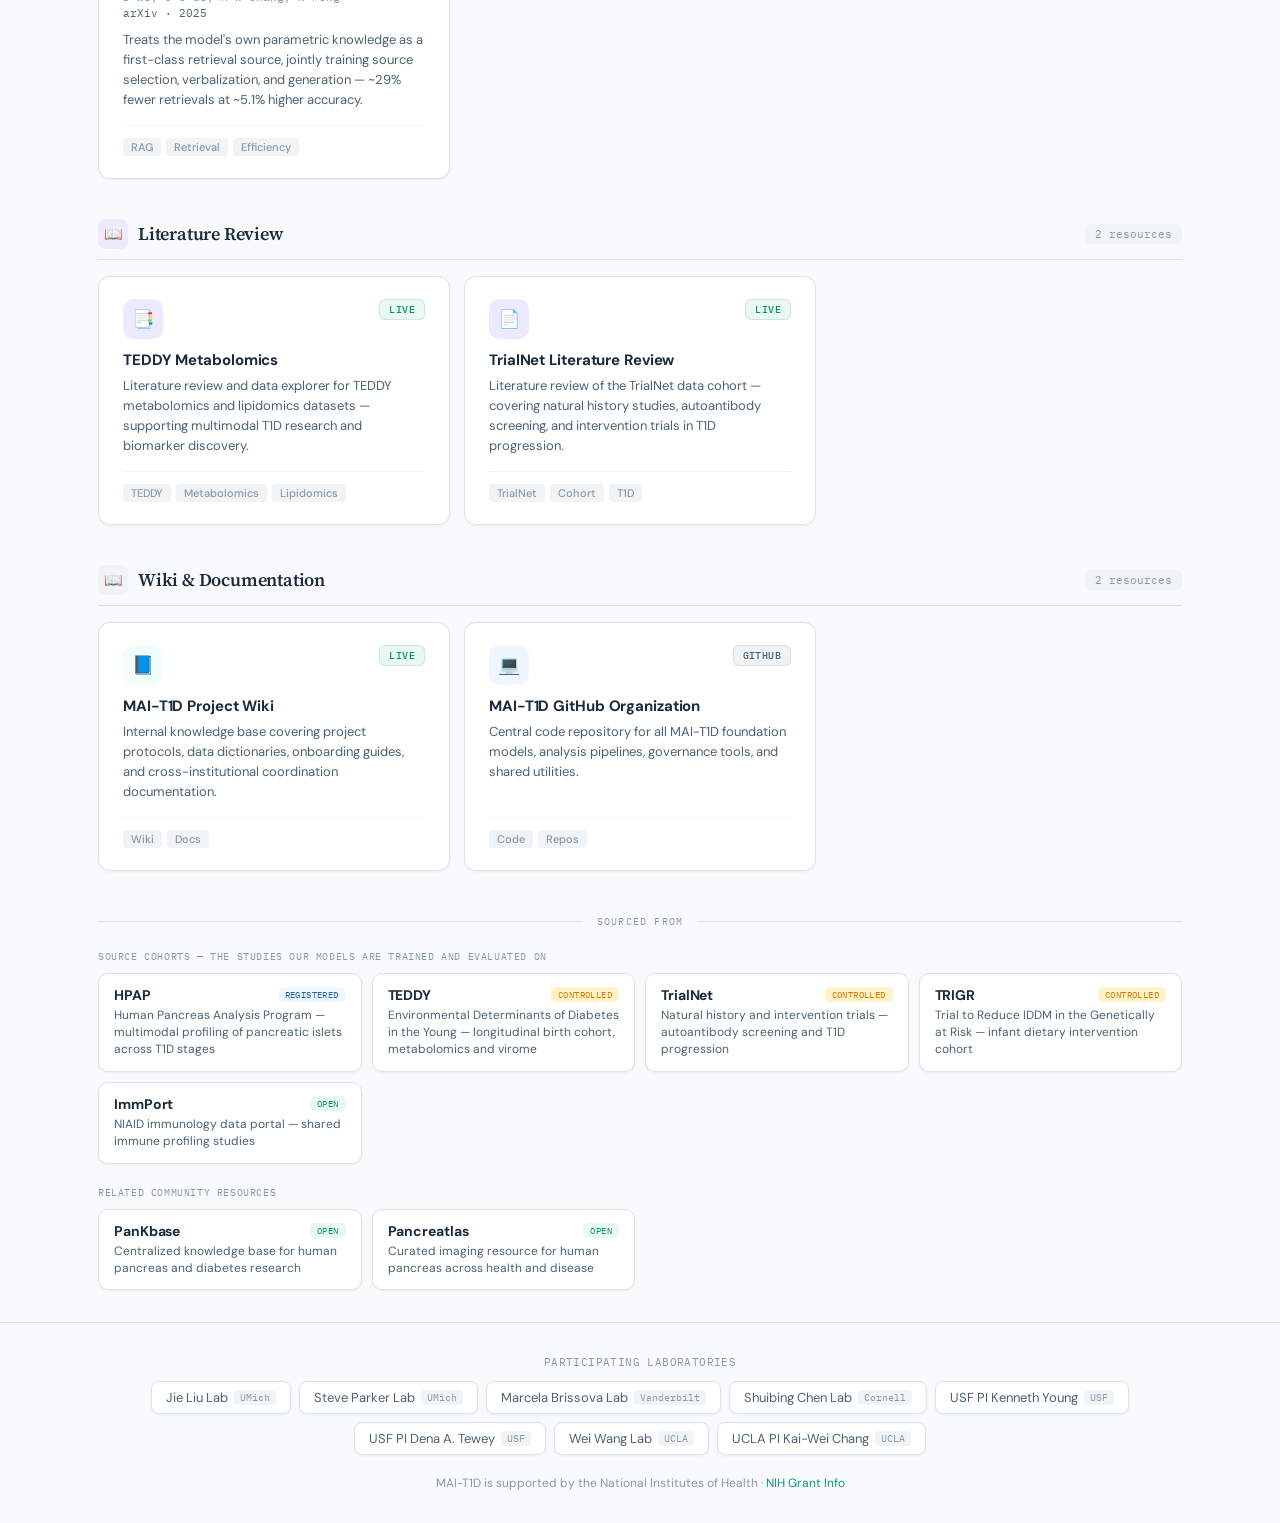
==== commit 4b75701b: "Add files via upload" ====
--- a/index.html
+++ b/index.html
@@ -633,8 +633,6 @@
 }
 .about-block p:last-of-type { margin-bottom: 0; }
 .about-block strong { color: var(--text); font-weight: 600; }
-.about-block p a { color: var(--teal-600); text-decoration: none; font-weight: 500; }
-.about-block p a:hover { text-decoration: underline; }
 
 .about-facts {
   border-left: 1px solid var(--border);
@@ -937,7 +935,7 @@
   </div>
   <h1>MAI-T1D <span class="accent">Resource Hub</span></h1>
   <p class="subtitle">
-    Foundation models, data platforms, tools, and publications for multimodal AI research in Type 1 Diabetes — all in one place.
+    Tools, data platforms, foundation models, and publications for multimodal AI research in Type 1 Diabetes — all in one place.
   </p>
   <p class="meta-line">
     <span>University of Michigan</span>
@@ -959,9 +957,9 @@
 <div class="stats-bar">
   <div class="stat"><div class="stat-num">40K+</div><div class="stat-label">Samples</div></div>
   <div class="stat"><div class="stat-num">200+</div><div class="stat-label">HPAP Donors</div></div>
-  <div class="stat"><div class="stat-num" id="statModels">4</div><div class="stat-label">Foundation Models</div></div>
+  <div class="stat"><div class="stat-num">20+</div><div class="stat-label">Modalities</div></div>
   <div class="stat"><div class="stat-num" id="statCohorts">5</div><div class="stat-label">Source Cohorts</div></div>
-  <div class="stat"><div class="stat-num" id="statBuilt">7</div><div class="stat-label">Tools Built</div></div>
+  <div class="stat"><div class="stat-num" id="statBuilt">13</div><div class="stat-label">Tools Built</div></div>
 </div>
 
 <!-- ═══════════════════════════════════════
@@ -971,18 +969,16 @@
   <div>
     <h2>About MAI-T1D</h2>
     <p>
-      MAI-T1D is a five-institution project building <strong>multimodal AI foundation models
-      for type 1 diabetes</strong>, trained and benchmarked across genomics, single-cell,
-      spatial, and immunological data from existing T1D resources to comprehensively
-      characterize disease progression. We also study the <strong>ethical side</strong> of this
-      work — participation leakage, content leakage, and safeguards such as split learning for
-      private whole-genome sequencing data.
-      <a href="#publications">See the publications below.</a>
+      MAI-T1D is a five-institution consortium building <strong>multimodal AI foundation models
+      for type 1 diabetes research</strong>. We train and benchmark models across genomics,
+      single-cell, and spatial modalities, then link them back to donor-level biology through
+      harmonized cohort data.
     </p>
     <p>
-      This hub hosts the consortium's public output: the models, the data platforms behind them,
-      the governance tooling that tracks how training data evolves, and the publications.
-      Everything is openly available or points to the access process for controlled data.
+      This hub is where the consortium's public output lives: the foundation models themselves,
+      the data platforms they draw on, the governance tooling that tracks how training data
+      evolves, and the publications that come out of the work. Everything listed here is either
+      openly available or points to the access process for controlled data.
     </p>
   </div>
 
@@ -1014,7 +1010,7 @@
       <span class="cite-label">Acknowledgment — paste into your manuscript</span>
       <button class="copy-btn" type="button" id="citeCopyBtn" data-copy-target="citeText">Copy</button>
     </div>
-    <p class="cite-text" id="citeText">This work used resources developed by the MAI-T1D consortium, supported by the National Institutes of Health Office of Data Science Strategy through the Advancing Health Research through Multimodal AI program under award OT2OD038003.</p>
+    <p class="cite-text" id="citeText">This work used resources developed by the MAI-T1D consortium, supported by the National Institutes of Health Office of Data Science Strategy under award OT2OD038003.</p>
   </div>
 </section>
 
@@ -1025,7 +1021,6 @@
     <button class="filter-btn" type="button" data-filter="fm" aria-pressed="false">Foundation Models</button>
     <button class="filter-btn" type="button" data-filter="platform" aria-pressed="false">Platforms</button>
     <button class="filter-btn" type="button" data-filter="tool" aria-pressed="false">Tools &amp; Agents</button>
-    <button class="filter-btn" type="button" data-filter="ethics" aria-pressed="false">Ethical AI</button>
     <button class="filter-btn" type="button" data-filter="pub" aria-pressed="false">Publications</button>
     <button class="filter-btn" type="button" data-filter="litreview" aria-pressed="false">Literature Review</button>
     <button class="filter-btn" type="button" data-filter="wiki" aria-pressed="false">Wiki &amp; Docs</button>
@@ -1055,7 +1050,7 @@
   <div class="section-head">
     <div class="section-icon" style="background:var(--blue-50);color:var(--blue-600)">🤖</div>
     <h2>Foundation Models</h2>
-    <span class="section-count">4 models</span>
+    <span class="section-count">3 models</span>
   </div>
   <div class="card-grid">
 
@@ -1088,30 +1083,16 @@
     </a>
 
     <!-- Kronos -->
-    <a class="card" data-origin="mai-t1d" data-accent="violet" data-cat="fm" data-search="spatial transcriptomics foundation model tissue kronos codex islet microenvironment" href="#" target="_blank" rel="noopener noreferrer">
+    <a class="card" data-origin="mai-t1d" data-accent="violet" data-cat="fm" data-search="spatial foundation model transcriptomics tissue kronos" href="#" target="_blank" rel="noopener noreferrer">
       <div class="card-row-top">
         <div class="card-icon-wrap violet">🗺️</div>
         <span class="badge github">GitHub</span>
       </div>
-      <h3>Spatial Transcriptomics Foundation Model</h3>
+      <h3>Spatial Foundation Model</h3>
       <p class="desc">Foundation model for spatial transcriptomics. Models tissue architecture and cell–cell interactions in pancreatic islet microenvironments.</p>
       <div class="card-footer">
         <div class="card-tags"><span class="tag">Spatial</span><span class="tag">CODEX</span><span class="tag">H&amp;E</span></div>
         <span class="card-link">GitHub <svg viewBox="0 0 24 24" fill="none" stroke="currentColor" stroke-width="2"><path d="M7 17 17 7M7 7h10v10"/></svg></span>
-      </div>
-    </a>
-
-    <!-- VOICE — vision–omics FM, arXiv:2608.08366 -->
-    <a class="card" data-origin="mai-t1d" data-accent="violet" data-cat="fm" data-search="voice spatial omics foundation model vision omics h&amp;e xenium single-cell gene expression prediction retrieval contrastive luo tao zeng wang chen liu arxiv 2608.08366" href="https://arxiv.org/abs/2608.08366" target="_blank" rel="noopener noreferrer">
-      <div class="card-row-top">
-        <div class="card-icon-wrap violet">🖼️</div>
-        <span class="badge submitted">Preprint</span>
-      </div>
-      <h3>Spatial Omics Foundation Model — VOICE</h3>
-      <p class="desc">Vision–omics foundation model that predicts single-cell gene expression directly from H&amp;E morphology, trained contrastively on 23M cells paired with Xenium data. Combines direct regression with retrieval from reference cells, weighted per gene.</p>
-      <div class="card-footer">
-        <div class="card-tags"><span class="tag">Spatial Omics</span><span class="tag">H&amp;E</span><span class="tag">Xenium</span></div>
-        <span class="card-link">Read <svg viewBox="0 0 24 24" fill="none" stroke="currentColor" stroke-width="2"><path d="M7 17 17 7M7 7h10v10"/></svg></span>
       </div>
     </a>
 
@@ -1157,15 +1138,14 @@
       </div>
     </a>
 
-    <!-- EPCOT Training Data — the dataset behind the Genomics Foundation Model card above.
-         Named explicitly so the model and its data are not mistaken for two separate models. -->
-    <a class="card" data-origin="mai-t1d" data-accent="violet" data-cat="platform" data-search="epcot training data atac-seq dna regulatory genomics ai model dataset" href="epcot-data.html" target="_blank" rel="noopener noreferrer">
+    <!-- EPCOT Data -->
+    <a class="card" data-origin="mai-t1d" data-accent="violet" data-cat="platform" data-search="epcot data atac-seq dna regulatory genomics ai model" href="epcot-data.html" target="_blank" rel="noopener noreferrer">
       <div class="card-row-top">
         <div class="card-icon-wrap violet">🧬</div>
         <span class="badge live">Live</span>
       </div>
-      <h3>EPCOT Training Data</h3>
-      <p class="desc">Training and evaluation data behind the Genomics Foundation Model (EPCOT v2), which predicts cell-type- and context-specific regulatory signals from ATAC-seq data and DNA sequences.</p>
+      <h3>EPCOT Data</h3>
+      <p class="desc">EPCOT v2 is a general AI model that predicts cell type-specific/context-specific regulatory signals from ATAC-seq data and DNA sequences.</p>
       <div class="card-footer">
         <div class="card-tags"><span class="tag">ATAC-seq</span><span class="tag">Epigenomics</span><span class="tag">Multi-task</span></div>
         <span class="card-link">Visit <svg viewBox="0 0 24 24" fill="none" stroke="currentColor" stroke-width="2"><path d="M7 17 17 7M7 7h10v10"/></svg></span>
@@ -1200,93 +1180,46 @@
   </div>
   <div class="card-grid">
 
-    <!-- MAI-T1D Foundation Stack — the integration repo. Kept out of the
-         Foundation Models section so that count stays at the 4 actual models. -->
-    <a class="card" data-origin="mai-t1d" data-accent="blue" data-cat="tool" data-search="mai-t1d foundation stack github models pipeline integration repository" href="https://github.com/USF-HII/MAI-T1D-Foundation-Stack" target="_blank" rel="noopener noreferrer">
+    <!-- KG Governance Demo -->
+    <a class="card" data-origin="mai-t1d" data-accent="amber" data-cat="tool" data-search="knowledge graph governance government system provenance data trace prov demo consortium" href="https://mai-t1d.404nfound.com/explore" target="_blank" rel="noopener noreferrer">
+      <div class="card-row-top">
+        <div class="card-icon-wrap amber">🕸️</div>
+        <span class="badge beta">Demo</span>
+      </div>
+      <h3>Data Governance Knowledge Graph</h3>
+      <p class="desc">PROV-inspired knowledge graph for automated governance of evolving multimodal AI training data across the MAI-T1D consortium. Interactive demo with provenance graph, impact analysis, and governance agent views.</p>
+      <div class="card-footer">
+        <div class="card-tags"><span class="tag">W3C PROV</span><span class="tag">Neo4j</span><span class="tag">Provenance</span></div>
+        <span class="card-link">Demo <svg viewBox="0 0 24 24" fill="none" stroke="currentColor" stroke-width="2"><path d="M7 17 17 7M7 7h10v10"/></svg></span>
+      </div>
+    </a>
+
+    <!-- Immunology GPS — exploratory concept, not a consortium deliverable -->
+    <a class="card" data-origin="mai-t1d" data-accent="rose" data-cat="tool" data-search="immunology gps immune cell trafficking map concept prototype idea t1d nod mouse human cross-species evidence atlas transit map demo" href="https://immunology-gps-demo.vercel.app/" target="_blank" rel="noopener noreferrer">
+      <div class="card-row-top">
+        <div class="card-icon-wrap rose">🧭</div>
+        <span class="badge concept">Concept</span>
+      </div>
+      <h3>Immunology GPS</h3>
+      <span class="idea-note">An idea, shown as a prototype. Not a validated resource — nothing here should be cited or used for analysis.</span>
+      <p class="desc">Explores what it would look like to read immune cell trafficking in T1D as a transit map: organs are stations, trafficking routes are lines, and evidence strength is the road condition. Human and NOD mouse views sit side by side so gaps between the model organism and human data stay visible instead of disappearing.</p>
+      <div class="card-footer">
+        <div class="card-tags"><span class="tag">Immunology</span><span class="tag">Cross-species</span><span class="tag">Prototype</span></div>
+        <span class="card-link">View concept <svg viewBox="0 0 24 24" fill="none" stroke="currentColor" stroke-width="2"><path d="M7 17 17 7M7 7h10v10"/></svg></span>
+      </div>
+    </a>
+
+    <!-- MAI-T1D Foundation Stack -->
+    <a class="card" data-origin="mai-t1d" data-accent="blue" data-cat="tool" data-search="mai-t1d foundation stack github models pipeline" href="https://github.com/USF-HII/MAI-T1D-Foundation-Stack" target="_blank" rel="noopener noreferrer">
       <div class="card-row-top">
         <div class="card-icon-wrap blue">💻</div>
         <span class="badge github">GitHub</span>
       </div>
       <h3>MAI-T1D Foundation Stack</h3>
-      <p class="desc">Central GitHub repository that integrates the genomics, single-cell, spatial transcriptomics, and spatial omics foundation models into one pipeline for T1D research.</p>
-      <div class="card-footer">
-        <div class="card-tags"><span class="tag">Pipeline</span><span class="tag">Integration</span></div>
+      <p class="desc">Central GitHub repository for the MAI-T1D foundation model stack — integrating genomics, single-cell, and spatial foundation models for T1D research.</p>
+      <div class="card-footer">
+        <div class="card-tags"><span class="tag">Foundation Models</span><span class="tag">Pipeline</span></div>
         <span class="card-link">GitHub <svg viewBox="0 0 24 24" fill="none" stroke="currentColor" stroke-width="2"><path d="M7 17 17 7M7 7h10v10"/></svg></span>
-      </div>
-    </a>
-
-    <!-- KG Governance Demo -->
-    <a class="card" data-origin="mai-t1d" data-accent="amber" data-cat="tool" data-search="knowledge graph governance government system provenance data trace prov demo consortium" href="https://mai-t1d.404nfound.com/explore" target="_blank" rel="noopener noreferrer">
-      <div class="card-row-top">
-        <div class="card-icon-wrap amber">🕸️</div>
-        <span class="badge beta">Demo</span>
-      </div>
-      <h3>Data Governance Knowledge Graph</h3>
-      <p class="desc">PROV-inspired knowledge graph for automated governance of evolving multimodal AI training data across the MAI-T1D consortium. Interactive demo with provenance graph, impact analysis, and governance agent views.</p>
-      <div class="card-footer">
-        <div class="card-tags"><span class="tag">W3C PROV</span><span class="tag">Neo4j</span><span class="tag">Provenance</span></div>
-        <span class="card-link">Demo <svg viewBox="0 0 24 24" fill="none" stroke="currentColor" stroke-width="2"><path d="M7 17 17 7M7 7h10v10"/></svg></span>
-      </div>
-    </a>
-
-  </div>
-</div>
-
-<!-- ═══════════════════════════════════════
-     SECTION: Ethical AI & Data Privacy
-     The three leakage/safeguard threads named in the About block.
-     TODO: each card is a placeholder until its link lands — swap the
-     <div class="card is-placeholder"> for <a class="card" href="…"
-     target="_blank" rel="noopener noreferrer">, drop the "Link coming"
-     footer, and give it a real badge.
-     ═══════════════════════════════════════ -->
-<div class="section" data-section="ethics">
-  <div class="section-head">
-    <div class="section-icon" style="background:rgba(5,150,105,0.08);color:var(--emerald-600)">🔐</div>
-    <h2>Ethical AI &amp; Data Privacy</h2>
-    <span class="section-count">3 topics</span>
-  </div>
-  <div class="card-grid">
-
-    <!-- Participation leakage -->
-    <div class="card is-placeholder" data-origin="mai-t1d" data-accent="emerald" data-cat="ethics" data-search="membership inference attack participation leakage privacy ethics training data audit">
-      <div class="card-row-top">
-        <div class="card-icon-wrap emerald">👤</div>
-        <span class="badge coming">Coming Soon</span>
-      </div>
-      <h3>Membership Inference</h3>
-      <p class="desc">Participation leakage — whether an individual's presence in the training data can be inferred from a trained model. We audit MAI-T1D models for this risk and quantify how much it grows as modalities are combined.</p>
-      <div class="card-footer">
-        <div class="card-tags"><span class="tag">Privacy</span><span class="tag">Audit</span></div>
-        <span class="card-link muted">Link coming</span>
-      </div>
-    </div>
-
-    <!-- Content leakage -->
-    <div class="card is-placeholder" data-origin="mai-t1d" data-accent="emerald" data-cat="ethics" data-search="reconstruction of training records content leakage model inversion privacy ethics memorization">
-      <div class="card-row-top">
-        <div class="card-icon-wrap emerald">🧾</div>
-        <span class="badge coming">Coming Soon</span>
-      </div>
-      <h3>Reconstruction of Training Records</h3>
-      <p class="desc">Content leakage — whether original training records can be reconstructed out of a trained model. We test how much of a donor's multimodal record a model memorizes, and what limits that memorization.</p>
-      <div class="card-footer">
-        <div class="card-tags"><span class="tag">Privacy</span><span class="tag">Memorization</span></div>
-        <span class="card-link muted">Link coming</span>
-      </div>
-    </div>
-
-    <!-- Split learning — Quantized-TinyLLaVA, arXiv:2511.23402 -->
-    <a class="card" data-origin="mai-t1d" data-accent="emerald" data-cat="ethics" data-search="split learning privacy preserving training whole genome sequencing wgs federated distributed quantized tinyllava safeguard arxiv 2511.23402" href="https://arxiv.org/abs/2511.23402" target="_blank" rel="noopener noreferrer">
-      <div class="card-row-top">
-        <div class="card-icon-wrap emerald">🔗</div>
-        <span class="badge submitted">Preprint</span>
-      </div>
-      <h3>Split Learning</h3>
-      <p class="desc">A safeguard rather than a risk — the model is partitioned across sites so private whole-genome sequencing data stays protected during training. Quantized-TinyLLaVA compresses the intermediate features exchanged between partitions, cutting communication ~87.5% at 2-bit.</p>
-      <div class="card-footer">
-        <div class="card-tags"><span class="tag">Safeguard</span><span class="tag">WGS</span><span class="tag">Distributed</span></div>
-        <span class="card-link">Read <svg viewBox="0 0 24 24" fill="none" stroke="currentColor" stroke-width="2"><path d="M7 17 17 7M7 7h10v10"/></svg></span>
       </div>
     </a>
 
@@ -1299,7 +1232,7 @@
      then related methods work from member labs. Every entry
      links to a public record (DOI, arXiv, or ACL Anthology).
      ═══════════════════════════════════════ -->
-<div class="section" data-section="pub" id="publications">
+<div class="section" data-section="pub">
   <div class="section-head">
     <div class="section-icon" style="background:var(--violet-100);color:var(--violet-600)">📚</div>
     <h2>Publications</h2>
@@ -1312,21 +1245,6 @@
       <p class="cg-note">Consortium work on type 1 diabetes data, biomedical models, and the platforms listed on this hub.</p>
     </div>
     <div class="card-grid">
-
-    <!-- VOICE — vision–omics FM, arXiv:2608.08366 -->
-    <a class="card" data-origin="mai-t1d" data-accent="violet" data-cat="pub" data-search="voice vision-omics foundation model integrating direct retrieval-based prediction in-situ single-cell gene expression h&amp;e xenium spatial transcriptomics contrastive arxiv 2608.08366 luo tao zeng wang ouyang zhu liu chen" href="https://arxiv.org/abs/2608.08366" target="_blank" rel="noopener noreferrer">
-      <div class="card-row-top">
-        <div class="card-icon-wrap violet venue-mark">arXiv</div>
-        <span class="badge submitted">Preprint</span>
-      </div>
-      <h3>VOICE: A Vision-Omics Foundation Model Integrating Direct and Retrieval-Based Prediction of In-situ Single-Cell Gene Expression</h3>
-      <p class="pub-meta">X Luo, Y Tao, H Zeng, S Wang, C Ouyang, M Zhu, K Liu, S Chen, J Liu<br><span class="venue">arXiv · 08/2026</span></p>
-      <p class="desc">Aligns cell-centered H&amp;E morphology with single-cell expression embeddings by contrastive learning over 23M cells, then predicts expression through a direct-regression branch and a retrieval branch fused with per-gene weights — generalizing to held-out patients, slides, and partially overlapping Xenium panels.</p>
-      <div class="card-footer">
-        <div class="card-tags"><span class="tag">Spatial Omics</span><span class="tag">H&amp;E</span><span class="tag">Foundation Model</span></div>
-        <span class="card-link">Read <svg viewBox="0 0 24 24" fill="none" stroke="currentColor" stroke-width="2"><path d="M7 17 17 7M7 7h10v10"/></svg></span>
-      </div>
-    </a>
 
     <!-- CelLink — Nucleic Acids Research -->
     <a class="card" data-origin="mai-t1d" data-accent="violet" data-cat="pub" data-search="cellink integrating single-cell multi-omics data weak feature linkage imbalanced cell populations nucleic acids research 2025 optimal transport luo liu brissova parker" href="https://doi.org/10.1093/nar/gkaf1270" target="_blank" rel="noopener noreferrer">
@@ -1628,39 +1546,6 @@
       <div class="card-footer">
         <div class="card-tags"><span class="tag">Code</span><span class="tag">Repos</span></div>
         <span class="card-link">GitHub <svg viewBox="0 0 24 24" fill="none" stroke="currentColor" stroke-width="2"><path d="M7 17 17 7M7 7h10v10"/></svg></span>
-      </div>
-    </a>
-
-  </div>
-</div>
-
-<!-- ═══════════════════════════════════════
-     SECTION: Prototypes & Explorations
-     Exploratory ideas, not consortium deliverables. Kept apart from the
-     resource sections above so nothing here reads as something to cite
-     or rely on. Cards use data-cat="prototype" so they are excluded from
-     the "Tools Built" stat and from the Tools & Agents filter.
-     ═══════════════════════════════════════ -->
-<div class="section" data-section="prototype">
-  <div class="section-head">
-    <div class="section-icon" style="background:rgba(225,29,72,0.06);color:var(--rose-600)">🧭</div>
-    <h2>Prototypes &amp; Explorations</h2>
-    <span class="section-count">1 exploration</span>
-  </div>
-  <div class="card-grid">
-
-    <!-- Immunology GPS — exploratory concept, not a consortium deliverable -->
-    <a class="card" data-origin="mai-t1d" data-accent="rose" data-cat="prototype" data-search="immunology gps immune cell trafficking map concept prototype idea t1d nod mouse human cross-species evidence atlas transit map demo" href="https://immunology-gps-demo.vercel.app/" target="_blank" rel="noopener noreferrer">
-      <div class="card-row-top">
-        <div class="card-icon-wrap rose">🧭</div>
-        <span class="badge concept">Concept</span>
-      </div>
-      <h3>Immunology GPS</h3>
-      <span class="idea-note">An idea, shown as a prototype. Not a validated resource — nothing here should be cited or used for analysis.</span>
-      <p class="desc">Explores what it would look like to read immune cell trafficking in T1D as a transit map: organs are stations, trafficking routes are lines, and evidence strength is the road condition. Human and NOD mouse views sit side by side so gaps between the model organism and human data stay visible instead of disappearing.</p>
-      <div class="card-footer">
-        <div class="card-tags"><span class="tag">Immunology</span><span class="tag">Cross-species</span><span class="tag">Prototype</span></div>
-        <span class="card-link">View concept <svg viewBox="0 0 24 24" fill="none" stroke="currentColor" stroke-width="2"><path d="M7 17 17 7M7 7h10v10"/></svg></span>
       </div>
     </a>
 
@@ -1742,7 +1627,7 @@
       <a class="pi-chip" href="https://web.cs.ucla.edu/~kwchang/" target="_blank" rel="noopener noreferrer">UCLA PI Kai-Wei Chang <span class="inst">UCLA</span></a>
     </div>
     <div class="footer-bottom">
-      MAI-T1D is supported by the National Institutes of Health · <a href="https://reporter.nih.gov/project-details/11090829" target="_blank" rel="noopener noreferrer">NIH Grant Info</a>
+      MAI-T1D is supported by the National Institutes of Health · <a href="#">NIH Grant Info</a>
     </div>
   </div>
 </footer>
@@ -1764,15 +1649,11 @@
 // Stats that describe our own output are derived from the page itself, once at
 // load — the card set never changes afterwards, filtering only hides cards.
 (function deriveStats() {
-  // "Tools built" excludes the foundation models, which now have their own stat,
-  // so nothing is counted twice.
   const built = document.querySelectorAll(
-    '.card[data-origin="mai-t1d"]:not([data-cat="pub"]):not([data-cat="wiki"]):not([data-cat="prototype"]):not([data-cat="fm"]):not([data-cat="ethics"])'
+    '.card[data-origin="mai-t1d"]:not([data-cat="pub"]):not([data-cat="wiki"])'
   ).length;
-  const models = document.querySelectorAll('.card[data-origin="mai-t1d"][data-cat="fm"]').length;
   const cohorts = document.querySelectorAll('#cohortGrid .source-chip').length;
   if (built) document.getElementById('statBuilt').textContent = built;
-  if (models) document.getElementById('statModels').textContent = models;
   if (cohorts) document.getElementById('statCohorts').textContent = cohorts;
 })();
 
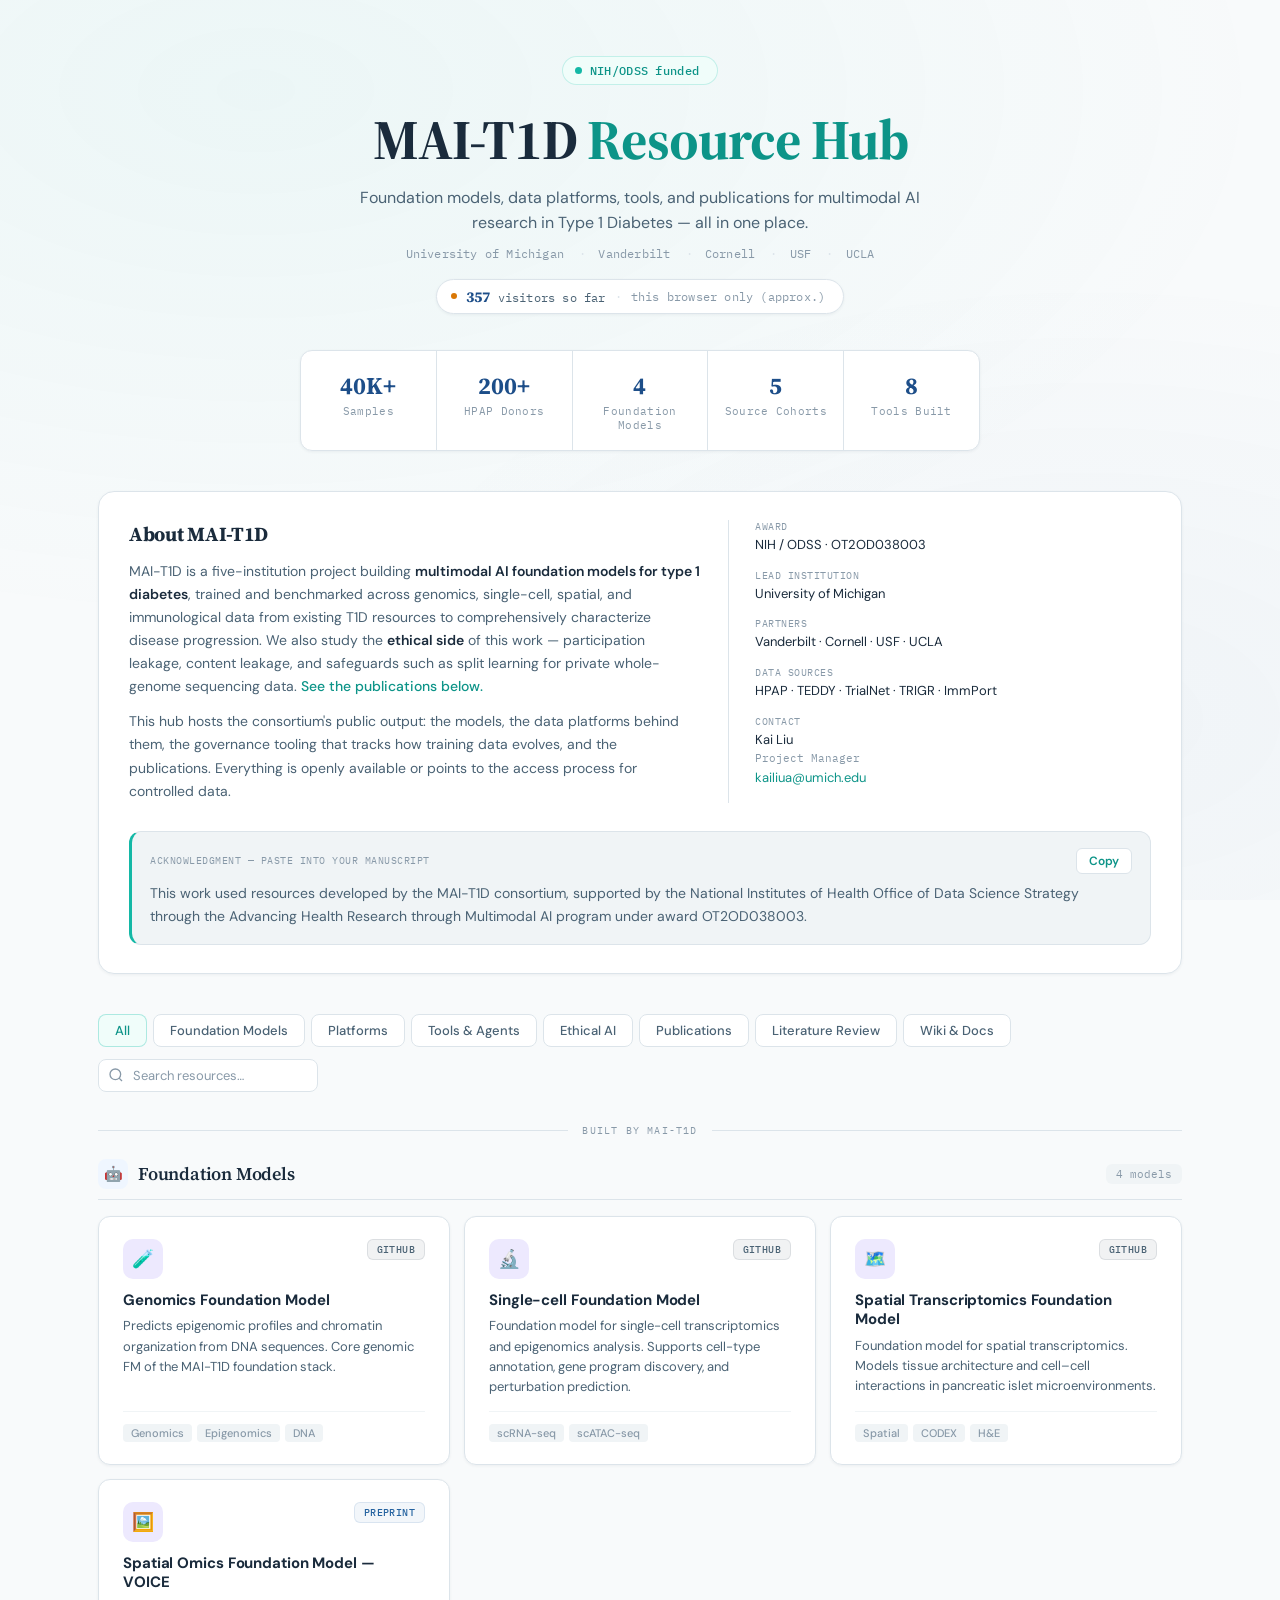
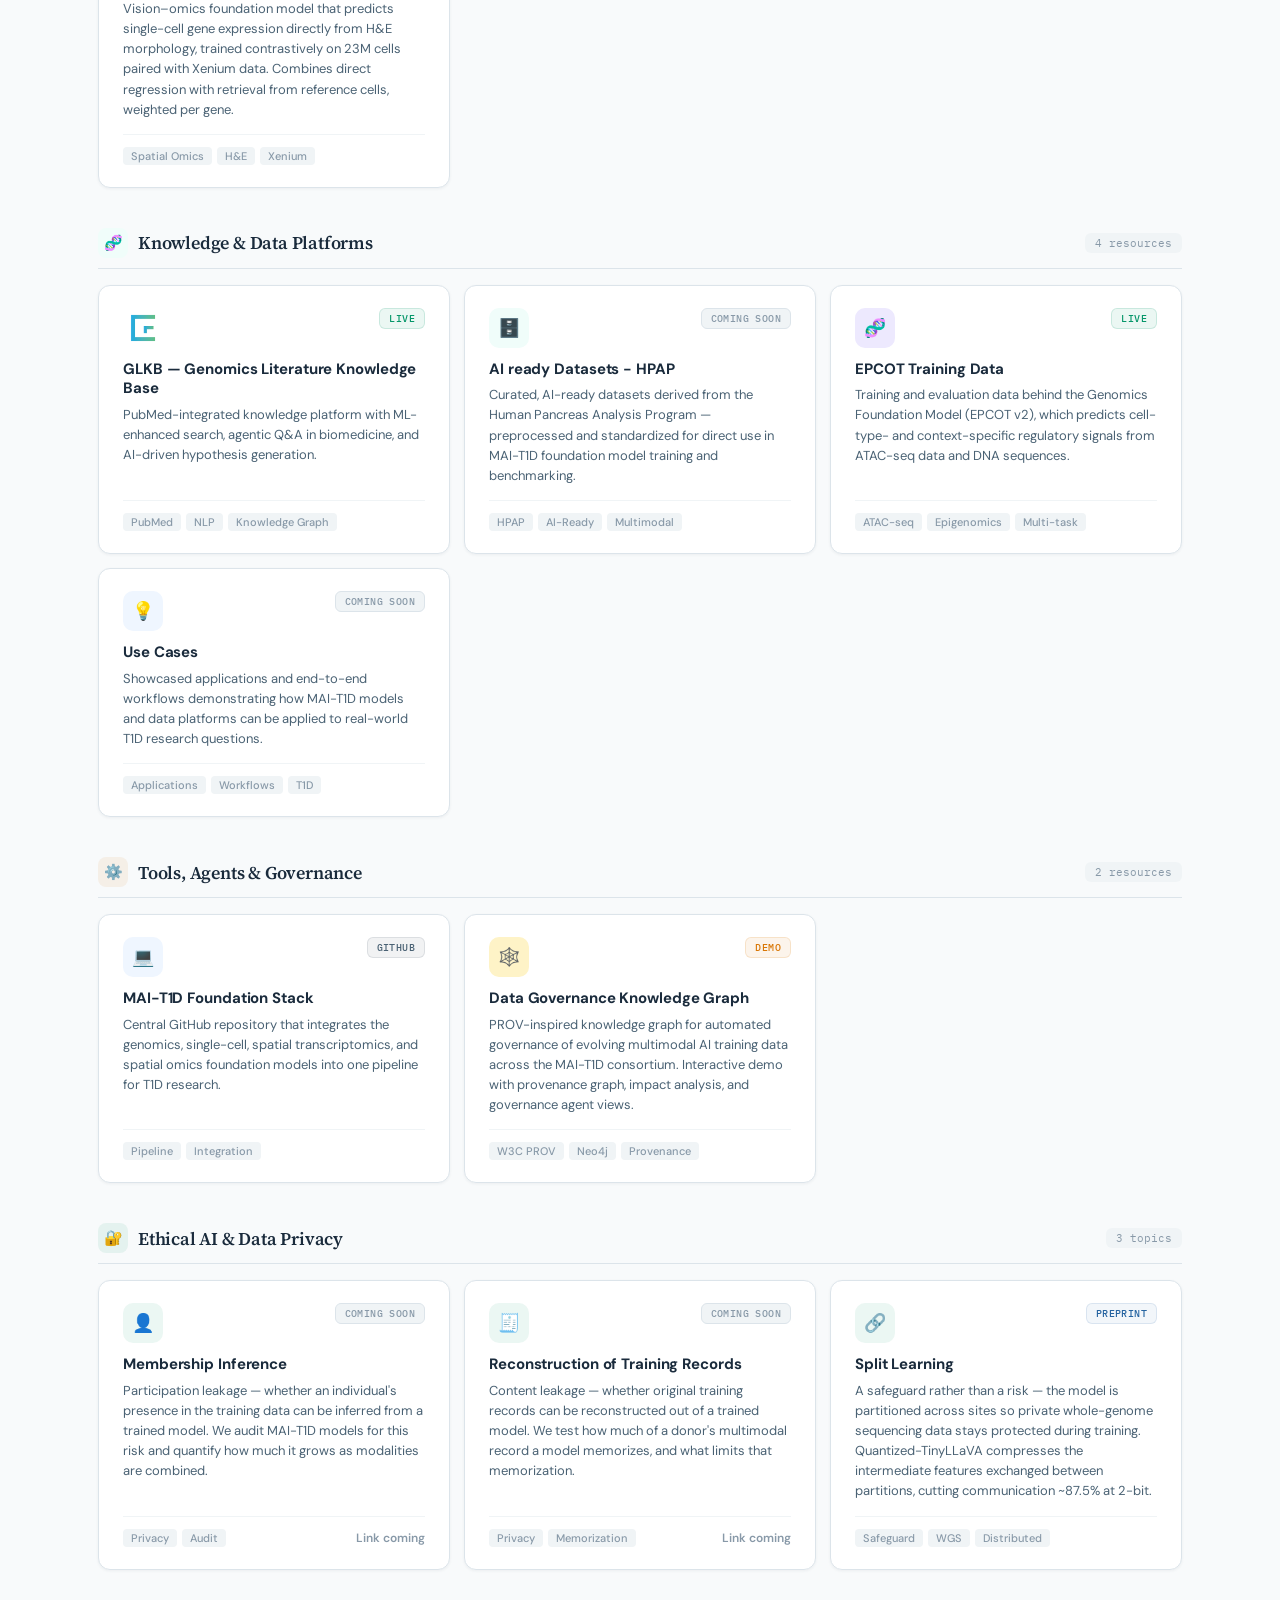
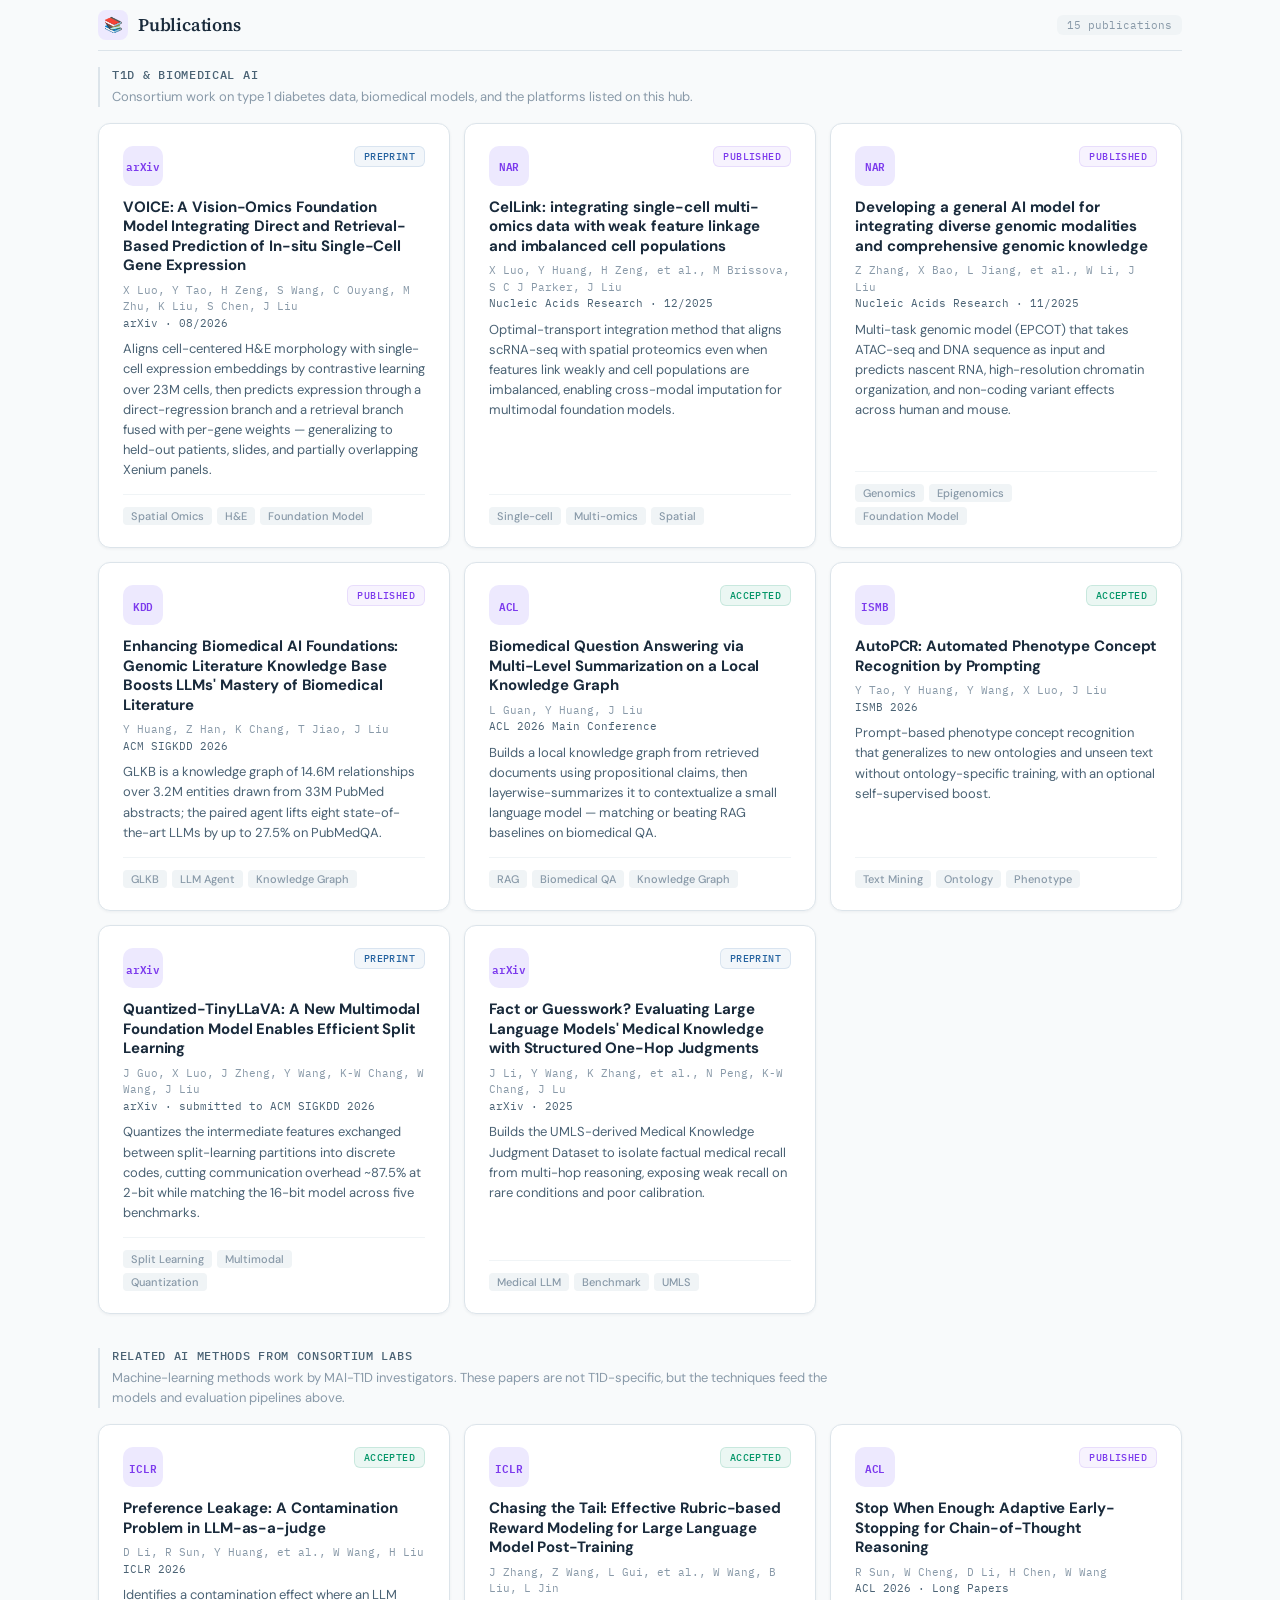
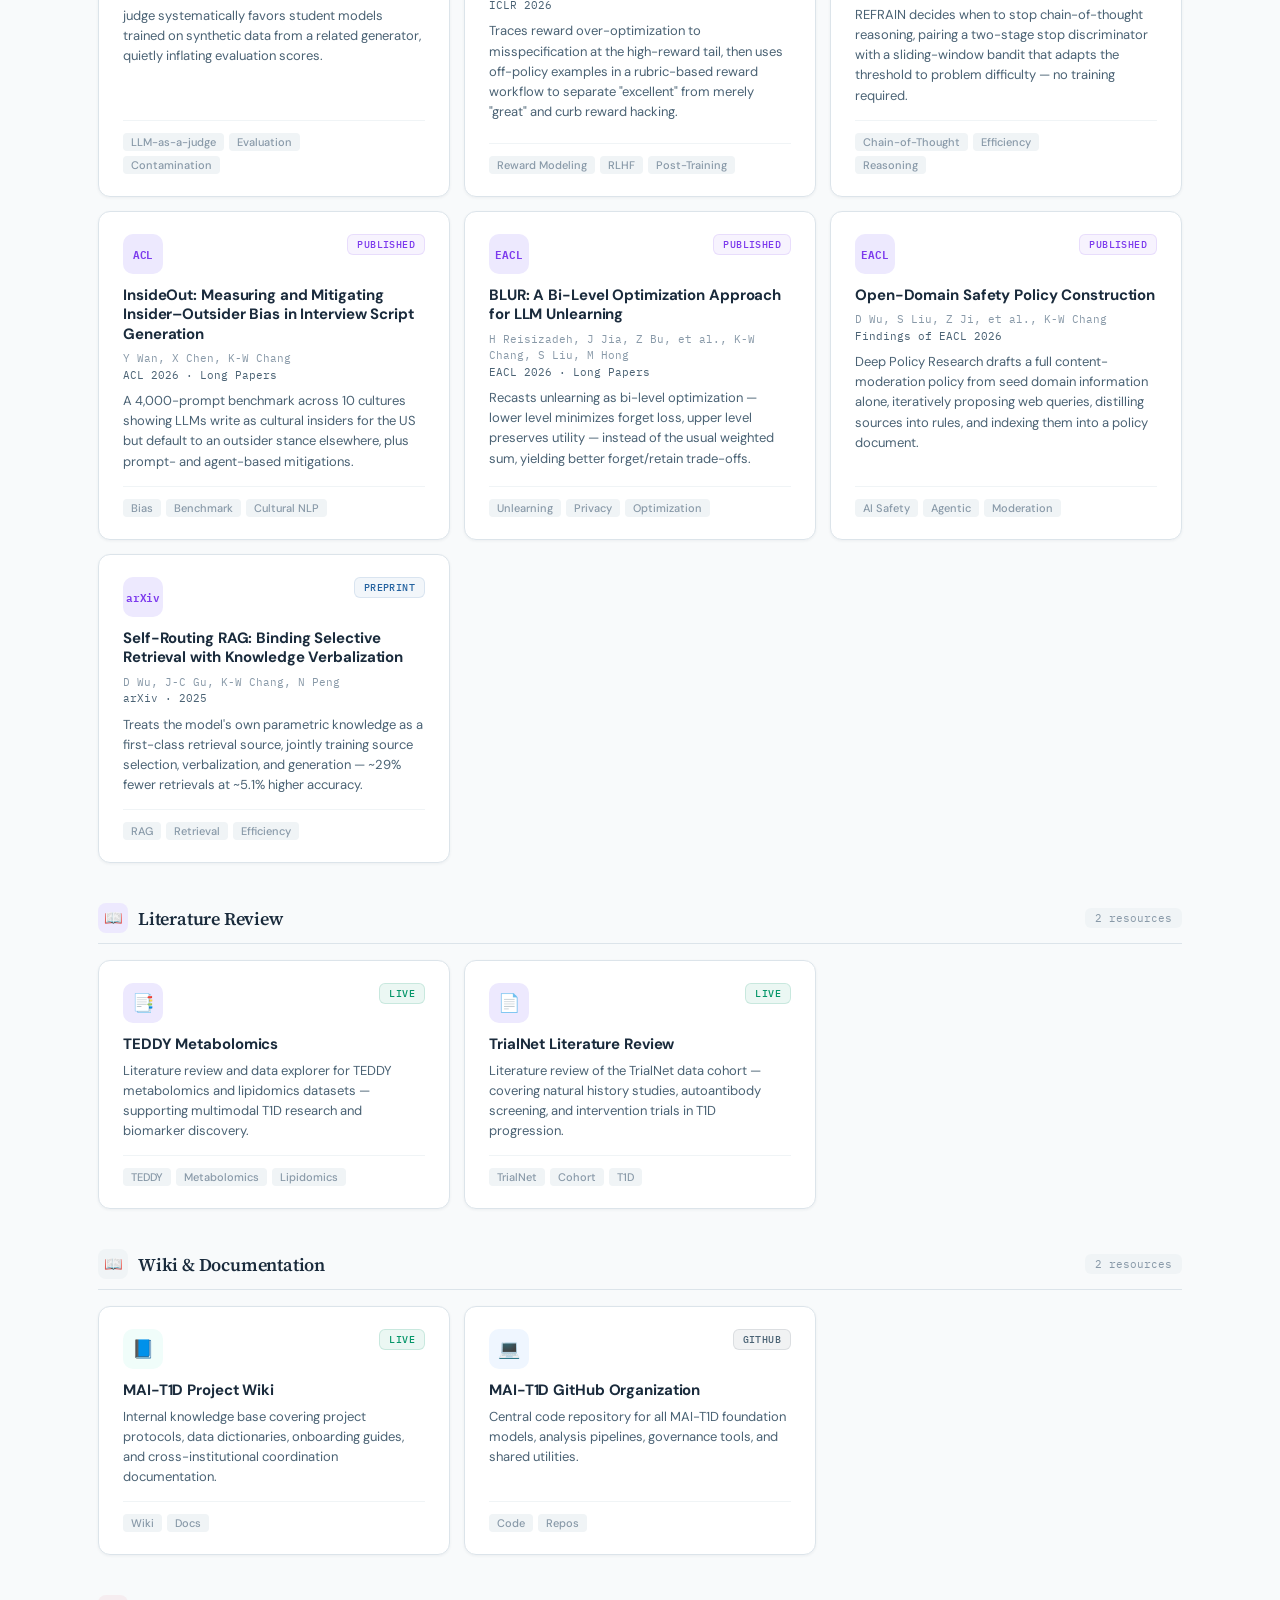
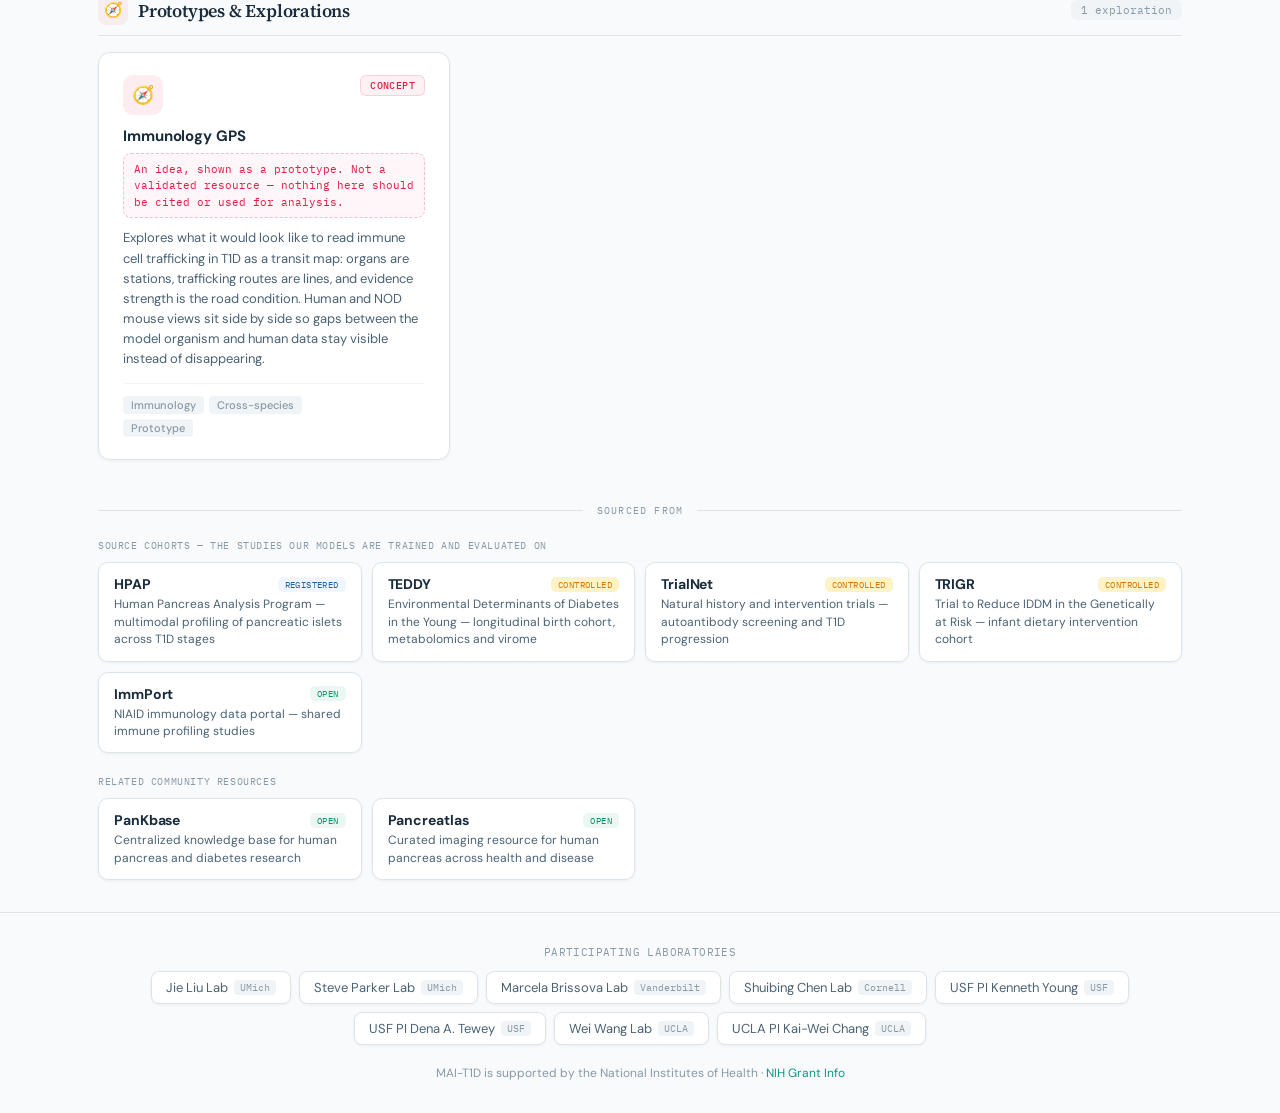
==== commit d2560893: "Add files via upload" ====
--- a/index.html
+++ b/index.html
@@ -633,6 +633,8 @@
 }
 .about-block p:last-of-type { margin-bottom: 0; }
 .about-block strong { color: var(--text); font-weight: 600; }
+.about-block p a { color: var(--teal-600); text-decoration: none; font-weight: 500; }
+.about-block p a:hover { text-decoration: underline; }
 
 .about-facts {
   border-left: 1px solid var(--border);
@@ -935,7 +937,7 @@
   </div>
   <h1>MAI-T1D <span class="accent">Resource Hub</span></h1>
   <p class="subtitle">
-    Tools, data platforms, foundation models, and publications for multimodal AI research in Type 1 Diabetes — all in one place.
+    Foundation models, data platforms, tools, and publications for multimodal AI research in Type 1 Diabetes — all in one place.
   </p>
   <p class="meta-line">
     <span>University of Michigan</span>
@@ -957,9 +959,9 @@
 <div class="stats-bar">
   <div class="stat"><div class="stat-num">40K+</div><div class="stat-label">Samples</div></div>
   <div class="stat"><div class="stat-num">200+</div><div class="stat-label">HPAP Donors</div></div>
-  <div class="stat"><div class="stat-num">20+</div><div class="stat-label">Modalities</div></div>
+  <div class="stat"><div class="stat-num" id="statModels">4</div><div class="stat-label">Foundation Models</div></div>
   <div class="stat"><div class="stat-num" id="statCohorts">5</div><div class="stat-label">Source Cohorts</div></div>
-  <div class="stat"><div class="stat-num" id="statBuilt">13</div><div class="stat-label">Tools Built</div></div>
+  <div class="stat"><div class="stat-num" id="statBuilt">7</div><div class="stat-label">Tools Built</div></div>
 </div>
 
 <!-- ═══════════════════════════════════════
@@ -969,16 +971,18 @@
   <div>
     <h2>About MAI-T1D</h2>
     <p>
-      MAI-T1D is a five-institution consortium building <strong>multimodal AI foundation models
-      for type 1 diabetes research</strong>. We train and benchmark models across genomics,
-      single-cell, and spatial modalities, then link them back to donor-level biology through
-      harmonized cohort data.
+      MAI-T1D is a five-institution project building <strong>multimodal AI foundation models
+      for type 1 diabetes</strong>, trained and benchmarked across genomics, single-cell,
+      spatial, and immunological data from existing T1D resources to comprehensively
+      characterize disease progression. We also study the <strong>ethical side</strong> of this
+      work — participation leakage, content leakage, and safeguards such as split learning for
+      private whole-genome sequencing data.
+      <a href="#publications">See the publications below.</a>
     </p>
     <p>
-      This hub is where the consortium's public output lives: the foundation models themselves,
-      the data platforms they draw on, the governance tooling that tracks how training data
-      evolves, and the publications that come out of the work. Everything listed here is either
-      openly available or points to the access process for controlled data.
+      This hub hosts the consortium's public output: the models, the data platforms behind them,
+      the governance tooling that tracks how training data evolves, and the publications.
+      Everything is openly available or points to the access process for controlled data.
     </p>
   </div>
 
@@ -1010,7 +1014,7 @@
       <span class="cite-label">Acknowledgment — paste into your manuscript</span>
       <button class="copy-btn" type="button" id="citeCopyBtn" data-copy-target="citeText">Copy</button>
     </div>
-    <p class="cite-text" id="citeText">This work used resources developed by the MAI-T1D consortium, supported by the National Institutes of Health Office of Data Science Strategy under award OT2OD038003.</p>
+    <p class="cite-text" id="citeText">This work used resources developed by the MAI-T1D consortium, supported by the National Institutes of Health Office of Data Science Strategy through the Advancing Health Research through Multimodal AI program under award OT2OD038003.</p>
   </div>
 </section>
 
@@ -1021,6 +1025,7 @@
     <button class="filter-btn" type="button" data-filter="fm" aria-pressed="false">Foundation Models</button>
     <button class="filter-btn" type="button" data-filter="platform" aria-pressed="false">Platforms</button>
     <button class="filter-btn" type="button" data-filter="tool" aria-pressed="false">Tools &amp; Agents</button>
+    <button class="filter-btn" type="button" data-filter="ethics" aria-pressed="false">Ethical AI</button>
     <button class="filter-btn" type="button" data-filter="pub" aria-pressed="false">Publications</button>
     <button class="filter-btn" type="button" data-filter="litreview" aria-pressed="false">Literature Review</button>
     <button class="filter-btn" type="button" data-filter="wiki" aria-pressed="false">Wiki &amp; Docs</button>
@@ -1050,7 +1055,7 @@
   <div class="section-head">
     <div class="section-icon" style="background:var(--blue-50);color:var(--blue-600)">🤖</div>
     <h2>Foundation Models</h2>
-    <span class="section-count">3 models</span>
+    <span class="section-count">4 models</span>
   </div>
   <div class="card-grid">
 
@@ -1083,16 +1088,30 @@
     </a>
 
     <!-- Kronos -->
-    <a class="card" data-origin="mai-t1d" data-accent="violet" data-cat="fm" data-search="spatial foundation model transcriptomics tissue kronos" href="#" target="_blank" rel="noopener noreferrer">
+    <a class="card" data-origin="mai-t1d" data-accent="violet" data-cat="fm" data-search="spatial transcriptomics foundation model tissue kronos codex islet microenvironment" href="#" target="_blank" rel="noopener noreferrer">
       <div class="card-row-top">
         <div class="card-icon-wrap violet">🗺️</div>
         <span class="badge github">GitHub</span>
       </div>
-      <h3>Spatial Foundation Model</h3>
+      <h3>Spatial Transcriptomics Foundation Model</h3>
       <p class="desc">Foundation model for spatial transcriptomics. Models tissue architecture and cell–cell interactions in pancreatic islet microenvironments.</p>
       <div class="card-footer">
         <div class="card-tags"><span class="tag">Spatial</span><span class="tag">CODEX</span><span class="tag">H&amp;E</span></div>
         <span class="card-link">GitHub <svg viewBox="0 0 24 24" fill="none" stroke="currentColor" stroke-width="2"><path d="M7 17 17 7M7 7h10v10"/></svg></span>
+      </div>
+    </a>
+
+    <!-- VOICE — vision–omics FM, arXiv:2608.08366 -->
+    <a class="card" data-origin="mai-t1d" data-accent="violet" data-cat="fm" data-search="voice spatial omics foundation model vision omics h&amp;e xenium single-cell gene expression prediction retrieval contrastive luo tao zeng wang chen liu arxiv 2608.08366" href="https://arxiv.org/abs/2608.08366" target="_blank" rel="noopener noreferrer">
+      <div class="card-row-top">
+        <div class="card-icon-wrap violet">🖼️</div>
+        <span class="badge submitted">Preprint</span>
+      </div>
+      <h3>Spatial Omics Foundation Model — VOICE</h3>
+      <p class="desc">Vision–omics foundation model that predicts single-cell gene expression directly from H&amp;E morphology, trained contrastively on 23M cells paired with Xenium data. Combines direct regression with retrieval from reference cells, weighted per gene.</p>
+      <div class="card-footer">
+        <div class="card-tags"><span class="tag">Spatial Omics</span><span class="tag">H&amp;E</span><span class="tag">Xenium</span></div>
+        <span class="card-link">Read <svg viewBox="0 0 24 24" fill="none" stroke="currentColor" stroke-width="2"><path d="M7 17 17 7M7 7h10v10"/></svg></span>
       </div>
     </a>
 
@@ -1138,14 +1157,15 @@
       </div>
     </a>
 
-    <!-- EPCOT Data -->
-    <a class="card" data-origin="mai-t1d" data-accent="violet" data-cat="platform" data-search="epcot data atac-seq dna regulatory genomics ai model" href="epcot-data.html" target="_blank" rel="noopener noreferrer">
+    <!-- EPCOT Training Data — the dataset behind the Genomics Foundation Model card above.
+         Named explicitly so the model and its data are not mistaken for two separate models. -->
+    <a class="card" data-origin="mai-t1d" data-accent="violet" data-cat="platform" data-search="epcot training data atac-seq dna regulatory genomics ai model dataset" href="epcot-data.html" target="_blank" rel="noopener noreferrer">
       <div class="card-row-top">
         <div class="card-icon-wrap violet">🧬</div>
         <span class="badge live">Live</span>
       </div>
-      <h3>EPCOT Data</h3>
-      <p class="desc">EPCOT v2 is a general AI model that predicts cell type-specific/context-specific regulatory signals from ATAC-seq data and DNA sequences.</p>
+      <h3>EPCOT Training Data</h3>
+      <p class="desc">Training and evaluation data behind the Genomics Foundation Model (EPCOT v2), which predicts cell-type- and context-specific regulatory signals from ATAC-seq data and DNA sequences.</p>
       <div class="card-footer">
         <div class="card-tags"><span class="tag">ATAC-seq</span><span class="tag">Epigenomics</span><span class="tag">Multi-task</span></div>
         <span class="card-link">Visit <svg viewBox="0 0 24 24" fill="none" stroke="currentColor" stroke-width="2"><path d="M7 17 17 7M7 7h10v10"/></svg></span>
@@ -1180,8 +1200,23 @@
   </div>
   <div class="card-grid">
 
+    <!-- MAI-T1D Foundation Stack — the integration repo. Kept out of the
+         Foundation Models section so that count stays at the 4 actual models. -->
+    <a class="card" data-origin="mai-t1d" data-accent="blue" data-cat="tool" data-search="mai-t1d foundation stack github models pipeline integration repository" href="https://github.com/USF-HII/MAI-T1D-Foundation-Stack" target="_blank" rel="noopener noreferrer">
+      <div class="card-row-top">
+        <div class="card-icon-wrap blue">💻</div>
+        <span class="badge github">GitHub</span>
+      </div>
+      <h3>MAI-T1D Foundation Stack</h3>
+      <p class="desc">Central GitHub repository that integrates the genomics, single-cell, spatial transcriptomics, and spatial omics foundation models into one pipeline for T1D research.</p>
+      <div class="card-footer">
+        <div class="card-tags"><span class="tag">Pipeline</span><span class="tag">Integration</span></div>
+        <span class="card-link">GitHub <svg viewBox="0 0 24 24" fill="none" stroke="currentColor" stroke-width="2"><path d="M7 17 17 7M7 7h10v10"/></svg></span>
+      </div>
+    </a>
+
     <!-- KG Governance Demo -->
-    <a class="card" data-origin="mai-t1d" data-accent="amber" data-cat="tool" data-search="knowledge graph governance government system provenance data trace prov demo consortium" href="https://mai-t1d.404nfound.com/explore" target="_blank" rel="noopener noreferrer">
+    <a class="card" data-origin="mai-t1d" data-accent="amber" data-cat="tool" data-search="knowledge graph governance government system provenance data trace prov demo consortium" href="https://data-govern-kg.vercel.app/explore" target="_blank" rel="noopener noreferrer">
       <div class="card-row-top">
         <div class="card-icon-wrap amber">🕸️</div>
         <span class="badge beta">Demo</span>
@@ -1194,32 +1229,64 @@
       </div>
     </a>
 
-    <!-- Immunology GPS — exploratory concept, not a consortium deliverable -->
-    <a class="card" data-origin="mai-t1d" data-accent="rose" data-cat="tool" data-search="immunology gps immune cell trafficking map concept prototype idea t1d nod mouse human cross-species evidence atlas transit map demo" href="https://immunology-gps-demo.vercel.app/" target="_blank" rel="noopener noreferrer">
-      <div class="card-row-top">
-        <div class="card-icon-wrap rose">🧭</div>
-        <span class="badge concept">Concept</span>
-      </div>
-      <h3>Immunology GPS</h3>
-      <span class="idea-note">An idea, shown as a prototype. Not a validated resource — nothing here should be cited or used for analysis.</span>
-      <p class="desc">Explores what it would look like to read immune cell trafficking in T1D as a transit map: organs are stations, trafficking routes are lines, and evidence strength is the road condition. Human and NOD mouse views sit side by side so gaps between the model organism and human data stay visible instead of disappearing.</p>
-      <div class="card-footer">
-        <div class="card-tags"><span class="tag">Immunology</span><span class="tag">Cross-species</span><span class="tag">Prototype</span></div>
-        <span class="card-link">View concept <svg viewBox="0 0 24 24" fill="none" stroke="currentColor" stroke-width="2"><path d="M7 17 17 7M7 7h10v10"/></svg></span>
-      </div>
-    </a>
-
-    <!-- MAI-T1D Foundation Stack -->
-    <a class="card" data-origin="mai-t1d" data-accent="blue" data-cat="tool" data-search="mai-t1d foundation stack github models pipeline" href="https://github.com/USF-HII/MAI-T1D-Foundation-Stack" target="_blank" rel="noopener noreferrer">
-      <div class="card-row-top">
-        <div class="card-icon-wrap blue">💻</div>
-        <span class="badge github">GitHub</span>
-      </div>
-      <h3>MAI-T1D Foundation Stack</h3>
-      <p class="desc">Central GitHub repository for the MAI-T1D foundation model stack — integrating genomics, single-cell, and spatial foundation models for T1D research.</p>
-      <div class="card-footer">
-        <div class="card-tags"><span class="tag">Foundation Models</span><span class="tag">Pipeline</span></div>
-        <span class="card-link">GitHub <svg viewBox="0 0 24 24" fill="none" stroke="currentColor" stroke-width="2"><path d="M7 17 17 7M7 7h10v10"/></svg></span>
+  </div>
+</div>
+
+<!-- ═══════════════════════════════════════
+     SECTION: Ethical AI & Data Privacy
+     The three leakage/safeguard threads named in the About block.
+     TODO: each card is a placeholder until its link lands — swap the
+     <div class="card is-placeholder"> for <a class="card" href="…"
+     target="_blank" rel="noopener noreferrer">, drop the "Link coming"
+     footer, and give it a real badge.
+     ═══════════════════════════════════════ -->
+<div class="section" data-section="ethics">
+  <div class="section-head">
+    <div class="section-icon" style="background:rgba(5,150,105,0.08);color:var(--emerald-600)">🔐</div>
+    <h2>Ethical AI &amp; Data Privacy</h2>
+    <span class="section-count">3 topics</span>
+  </div>
+  <div class="card-grid">
+
+    <!-- Participation leakage -->
+    <div class="card is-placeholder" data-origin="mai-t1d" data-accent="emerald" data-cat="ethics" data-search="membership inference attack participation leakage privacy ethics training data audit">
+      <div class="card-row-top">
+        <div class="card-icon-wrap emerald">👤</div>
+        <span class="badge coming">Coming Soon</span>
+      </div>
+      <h3>Membership Inference</h3>
+      <p class="desc">Participation leakage — whether an individual's presence in the training data can be inferred from a trained model. We audit MAI-T1D models for this risk and quantify how much it grows as modalities are combined.</p>
+      <div class="card-footer">
+        <div class="card-tags"><span class="tag">Privacy</span><span class="tag">Audit</span></div>
+        <span class="card-link muted">Link coming</span>
+      </div>
+    </div>
+
+    <!-- Content leakage -->
+    <div class="card is-placeholder" data-origin="mai-t1d" data-accent="emerald" data-cat="ethics" data-search="reconstruction of training records content leakage model inversion privacy ethics memorization">
+      <div class="card-row-top">
+        <div class="card-icon-wrap emerald">🧾</div>
+        <span class="badge coming">Coming Soon</span>
+      </div>
+      <h3>Reconstruction of Training Records</h3>
+      <p class="desc">Content leakage — whether original training records can be reconstructed out of a trained model. We test how much of a donor's multimodal record a model memorizes, and what limits that memorization.</p>
+      <div class="card-footer">
+        <div class="card-tags"><span class="tag">Privacy</span><span class="tag">Memorization</span></div>
+        <span class="card-link muted">Link coming</span>
+      </div>
+    </div>
+
+    <!-- Split learning — Quantized-TinyLLaVA, arXiv:2511.23402 -->
+    <a class="card" data-origin="mai-t1d" data-accent="emerald" data-cat="ethics" data-search="split learning privacy preserving training whole genome sequencing wgs federated distributed quantized tinyllava safeguard arxiv 2511.23402" href="https://arxiv.org/abs/2511.23402" target="_blank" rel="noopener noreferrer">
+      <div class="card-row-top">
+        <div class="card-icon-wrap emerald">🔗</div>
+        <span class="badge submitted">Preprint</span>
+      </div>
+      <h3>Split Learning</h3>
+      <p class="desc">A safeguard rather than a risk — the model is partitioned across sites so private whole-genome sequencing data stays protected during training. Quantized-TinyLLaVA compresses the intermediate features exchanged between partitions, cutting communication ~87.5% at 2-bit.</p>
+      <div class="card-footer">
+        <div class="card-tags"><span class="tag">Safeguard</span><span class="tag">WGS</span><span class="tag">Distributed</span></div>
+        <span class="card-link">Read <svg viewBox="0 0 24 24" fill="none" stroke="currentColor" stroke-width="2"><path d="M7 17 17 7M7 7h10v10"/></svg></span>
       </div>
     </a>
 
@@ -1232,7 +1299,7 @@
      then related methods work from member labs. Every entry
      links to a public record (DOI, arXiv, or ACL Anthology).
      ═══════════════════════════════════════ -->
-<div class="section" data-section="pub">
+<div class="section" data-section="pub" id="publications">
   <div class="section-head">
     <div class="section-icon" style="background:var(--violet-100);color:var(--violet-600)">📚</div>
     <h2>Publications</h2>
@@ -1245,6 +1312,21 @@
       <p class="cg-note">Consortium work on type 1 diabetes data, biomedical models, and the platforms listed on this hub.</p>
     </div>
     <div class="card-grid">
+
+    <!-- VOICE — vision–omics FM, arXiv:2608.08366 -->
+    <a class="card" data-origin="mai-t1d" data-accent="violet" data-cat="pub" data-search="voice vision-omics foundation model integrating direct retrieval-based prediction in-situ single-cell gene expression h&amp;e xenium spatial transcriptomics contrastive arxiv 2608.08366 luo tao zeng wang ouyang zhu liu chen" href="https://arxiv.org/abs/2608.08366" target="_blank" rel="noopener noreferrer">
+      <div class="card-row-top">
+        <div class="card-icon-wrap violet venue-mark">arXiv</div>
+        <span class="badge submitted">Preprint</span>
+      </div>
+      <h3>VOICE: A Vision-Omics Foundation Model Integrating Direct and Retrieval-Based Prediction of In-situ Single-Cell Gene Expression</h3>
+      <p class="pub-meta">X Luo, Y Tao, H Zeng, S Wang, C Ouyang, M Zhu, K Liu, S Chen, J Liu<br><span class="venue">arXiv · 08/2026</span></p>
+      <p class="desc">Aligns cell-centered H&amp;E morphology with single-cell expression embeddings by contrastive learning over 23M cells, then predicts expression through a direct-regression branch and a retrieval branch fused with per-gene weights — generalizing to held-out patients, slides, and partially overlapping Xenium panels.</p>
+      <div class="card-footer">
+        <div class="card-tags"><span class="tag">Spatial Omics</span><span class="tag">H&amp;E</span><span class="tag">Foundation Model</span></div>
+        <span class="card-link">Read <svg viewBox="0 0 24 24" fill="none" stroke="currentColor" stroke-width="2"><path d="M7 17 17 7M7 7h10v10"/></svg></span>
+      </div>
+    </a>
 
     <!-- CelLink — Nucleic Acids Research -->
     <a class="card" data-origin="mai-t1d" data-accent="violet" data-cat="pub" data-search="cellink integrating single-cell multi-omics data weak feature linkage imbalanced cell populations nucleic acids research 2025 optimal transport luo liu brissova parker" href="https://doi.org/10.1093/nar/gkaf1270" target="_blank" rel="noopener noreferrer">
@@ -1546,6 +1628,39 @@
       <div class="card-footer">
         <div class="card-tags"><span class="tag">Code</span><span class="tag">Repos</span></div>
         <span class="card-link">GitHub <svg viewBox="0 0 24 24" fill="none" stroke="currentColor" stroke-width="2"><path d="M7 17 17 7M7 7h10v10"/></svg></span>
+      </div>
+    </a>
+
+  </div>
+</div>
+
+<!-- ═══════════════════════════════════════
+     SECTION: Prototypes & Explorations
+     Exploratory ideas, not consortium deliverables. Kept apart from the
+     resource sections above so nothing here reads as something to cite
+     or rely on. Cards use data-cat="prototype" so they are excluded from
+     the "Tools Built" stat and from the Tools & Agents filter.
+     ═══════════════════════════════════════ -->
+<div class="section" data-section="prototype">
+  <div class="section-head">
+    <div class="section-icon" style="background:rgba(225,29,72,0.06);color:var(--rose-600)">🧭</div>
+    <h2>Prototypes &amp; Explorations</h2>
+    <span class="section-count">1 exploration</span>
+  </div>
+  <div class="card-grid">
+
+    <!-- Immunology GPS — exploratory concept, not a consortium deliverable -->
+    <a class="card" data-origin="mai-t1d" data-accent="rose" data-cat="prototype" data-search="immunology gps immune cell trafficking map concept prototype idea t1d nod mouse human cross-species evidence atlas transit map demo" href="https://immunology-gps-demo.vercel.app/" target="_blank" rel="noopener noreferrer">
+      <div class="card-row-top">
+        <div class="card-icon-wrap rose">🧭</div>
+        <span class="badge concept">Concept</span>
+      </div>
+      <h3>Immunology GPS</h3>
+      <span class="idea-note">An idea, shown as a prototype. Not a validated resource — nothing here should be cited or used for analysis.</span>
+      <p class="desc">Explores what it would look like to read immune cell trafficking in T1D as a transit map: organs are stations, trafficking routes are lines, and evidence strength is the road condition. Human and NOD mouse views sit side by side so gaps between the model organism and human data stay visible instead of disappearing.</p>
+      <div class="card-footer">
+        <div class="card-tags"><span class="tag">Immunology</span><span class="tag">Cross-species</span><span class="tag">Prototype</span></div>
+        <span class="card-link">View concept <svg viewBox="0 0 24 24" fill="none" stroke="currentColor" stroke-width="2"><path d="M7 17 17 7M7 7h10v10"/></svg></span>
       </div>
     </a>
 
@@ -1627,7 +1742,7 @@
       <a class="pi-chip" href="https://web.cs.ucla.edu/~kwchang/" target="_blank" rel="noopener noreferrer">UCLA PI Kai-Wei Chang <span class="inst">UCLA</span></a>
     </div>
     <div class="footer-bottom">
-      MAI-T1D is supported by the National Institutes of Health · <a href="#">NIH Grant Info</a>
+      MAI-T1D is supported by the National Institutes of Health · <a href="https://reporter.nih.gov/project-details/11090829" target="_blank" rel="noopener noreferrer">NIH Grant Info</a>
     </div>
   </div>
 </footer>
@@ -1649,11 +1764,15 @@
 // Stats that describe our own output are derived from the page itself, once at
 // load — the card set never changes afterwards, filtering only hides cards.
 (function deriveStats() {
+  // "Tools built" excludes the foundation models, which now have their own stat,
+  // so nothing is counted twice.
   const built = document.querySelectorAll(
-    '.card[data-origin="mai-t1d"]:not([data-cat="pub"]):not([data-cat="wiki"])'
+    '.card[data-origin="mai-t1d"]:not([data-cat="pub"]):not([data-cat="wiki"]):not([data-cat="prototype"]):not([data-cat="fm"]):not([data-cat="ethics"])'
   ).length;
+  const models = document.querySelectorAll('.card[data-origin="mai-t1d"][data-cat="fm"]').length;
   const cohorts = document.querySelectorAll('#cohortGrid .source-chip').length;
   if (built) document.getElementById('statBuilt').textContent = built;
+  if (models) document.getElementById('statModels').textContent = models;
   if (cohorts) document.getElementById('statCohorts').textContent = cohorts;
 })();
 
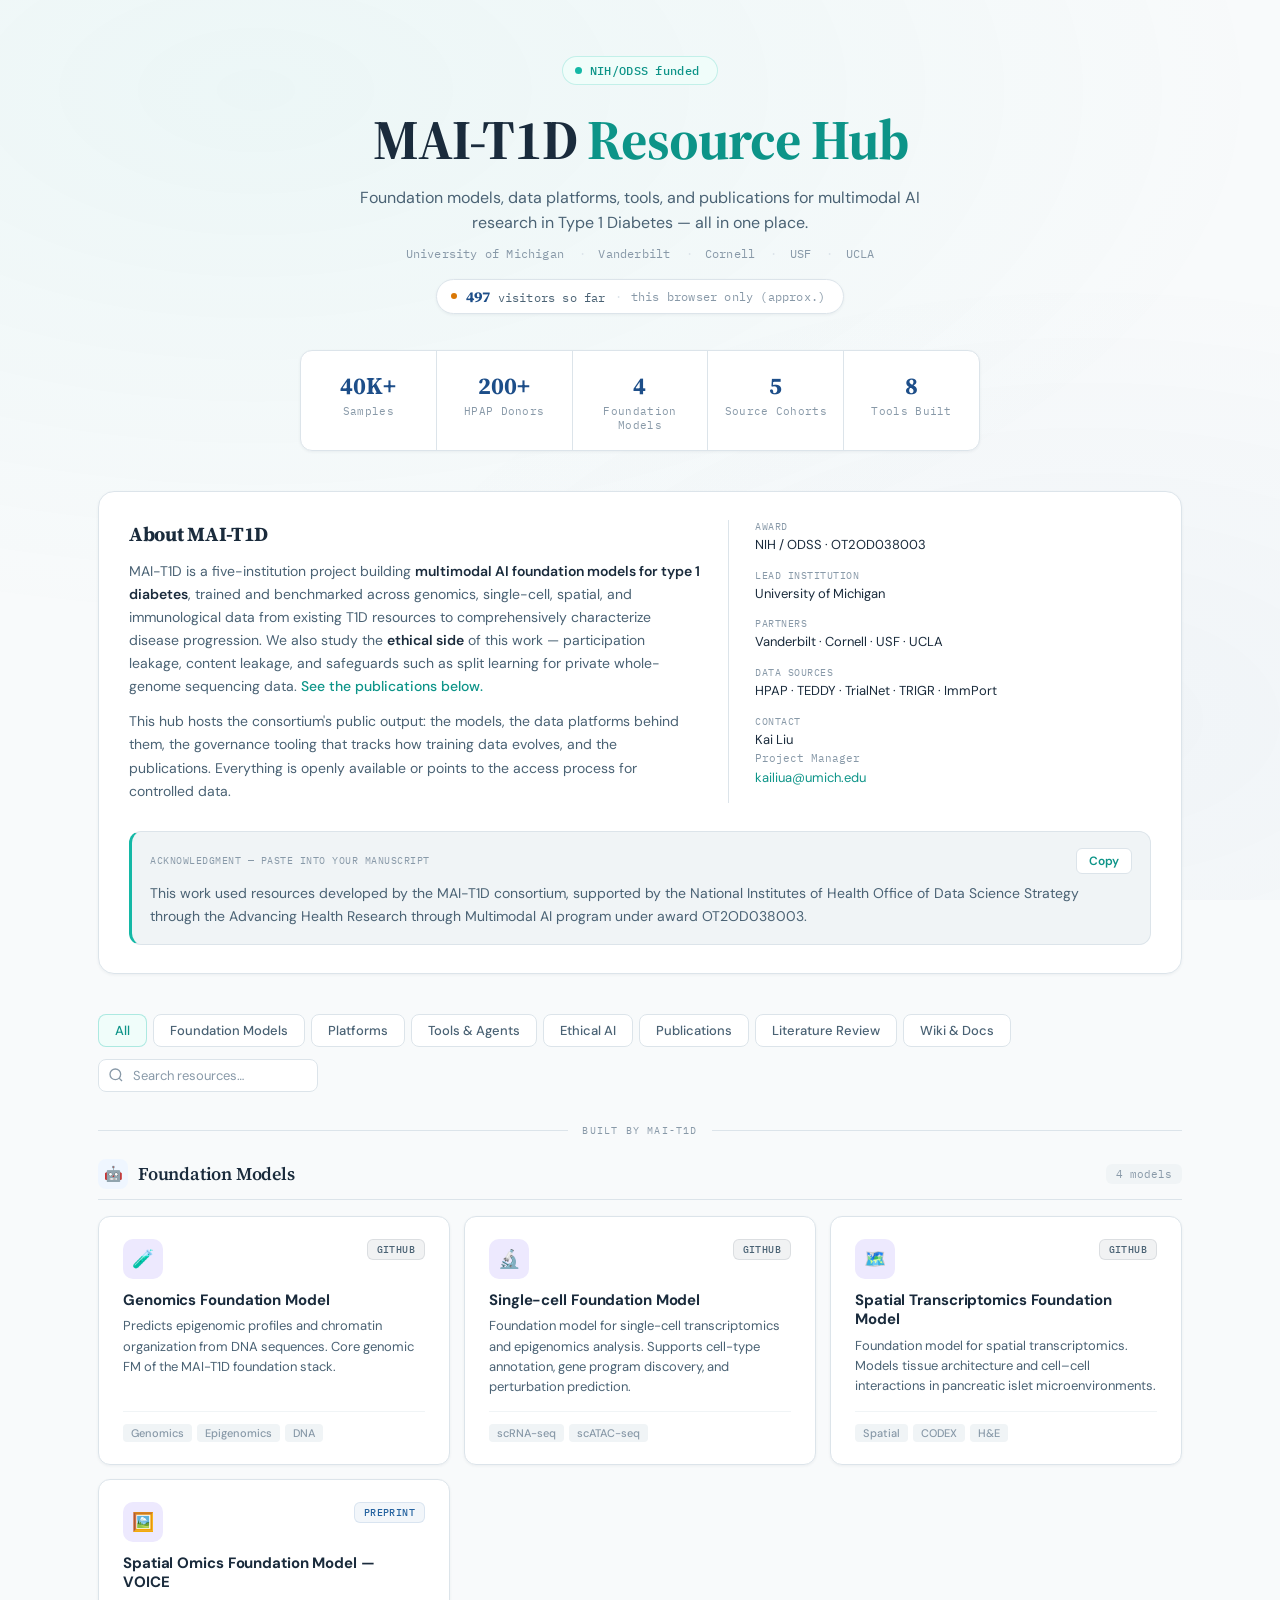
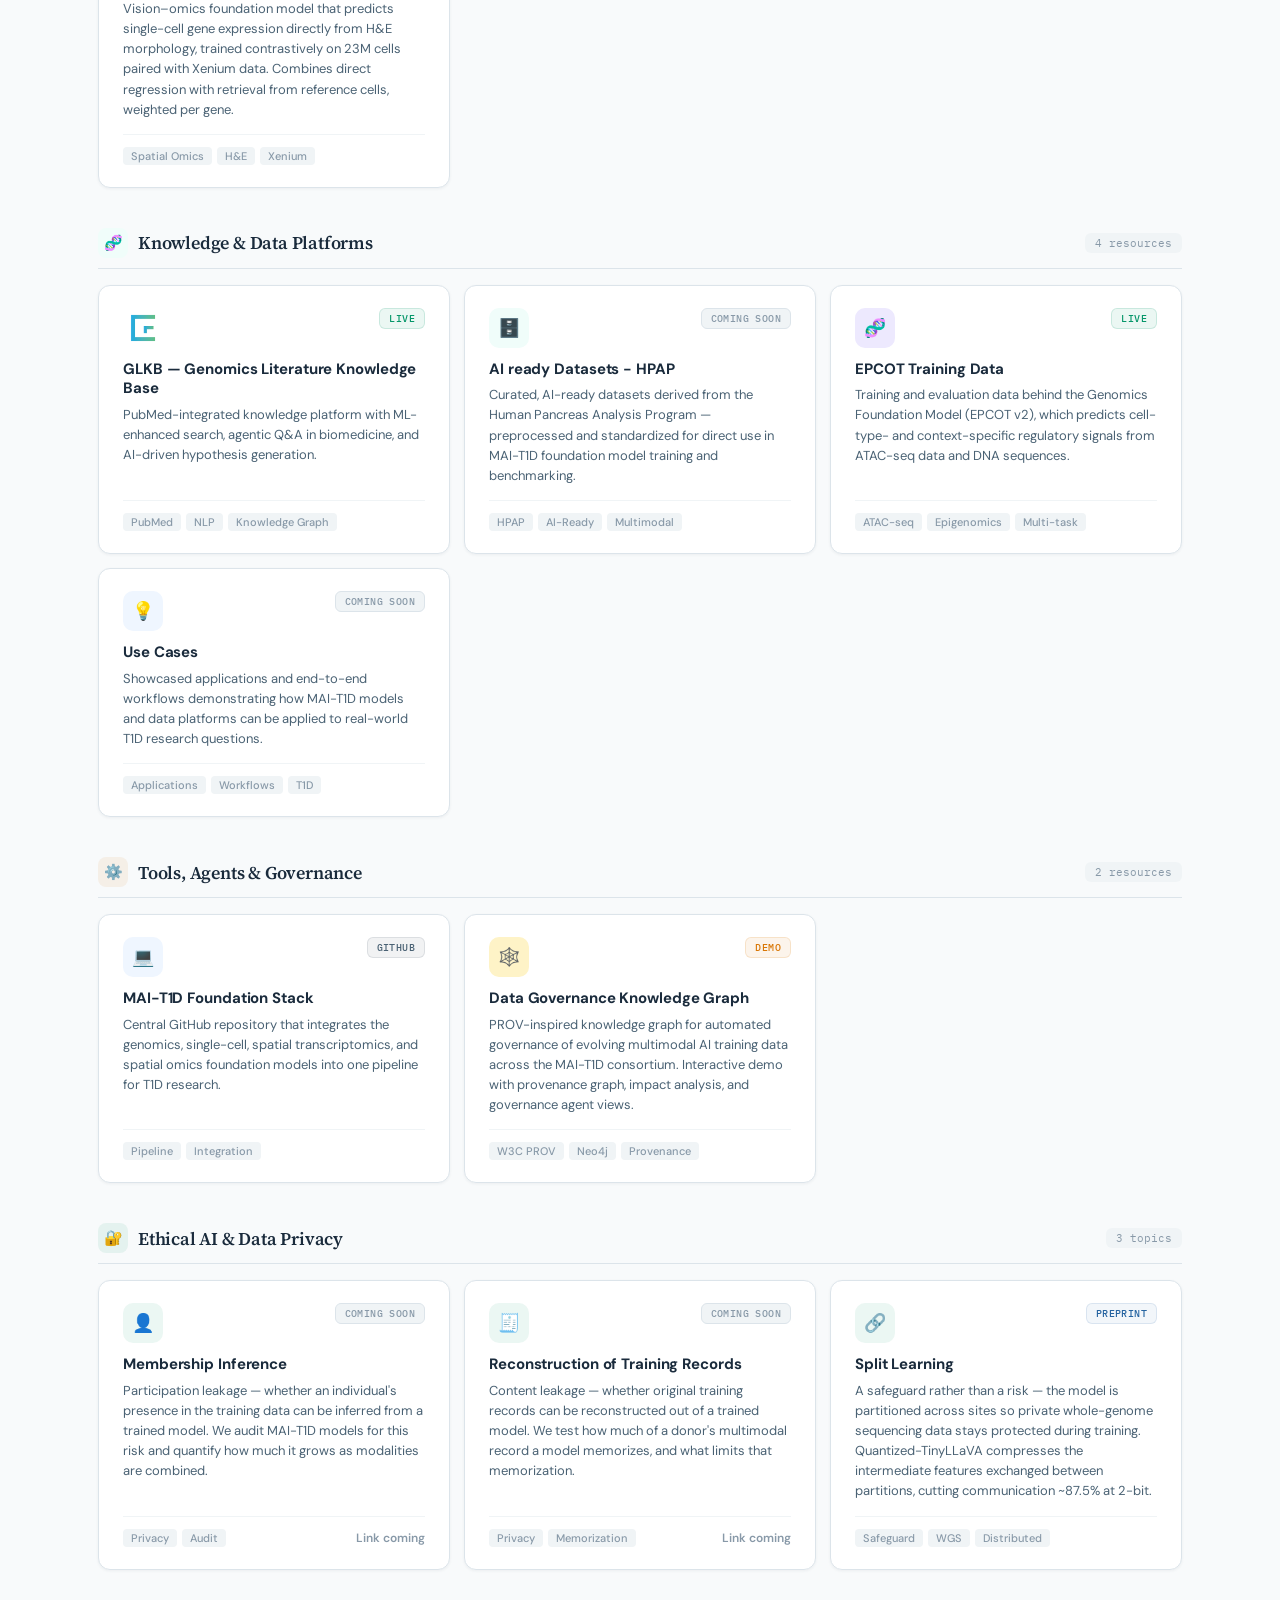
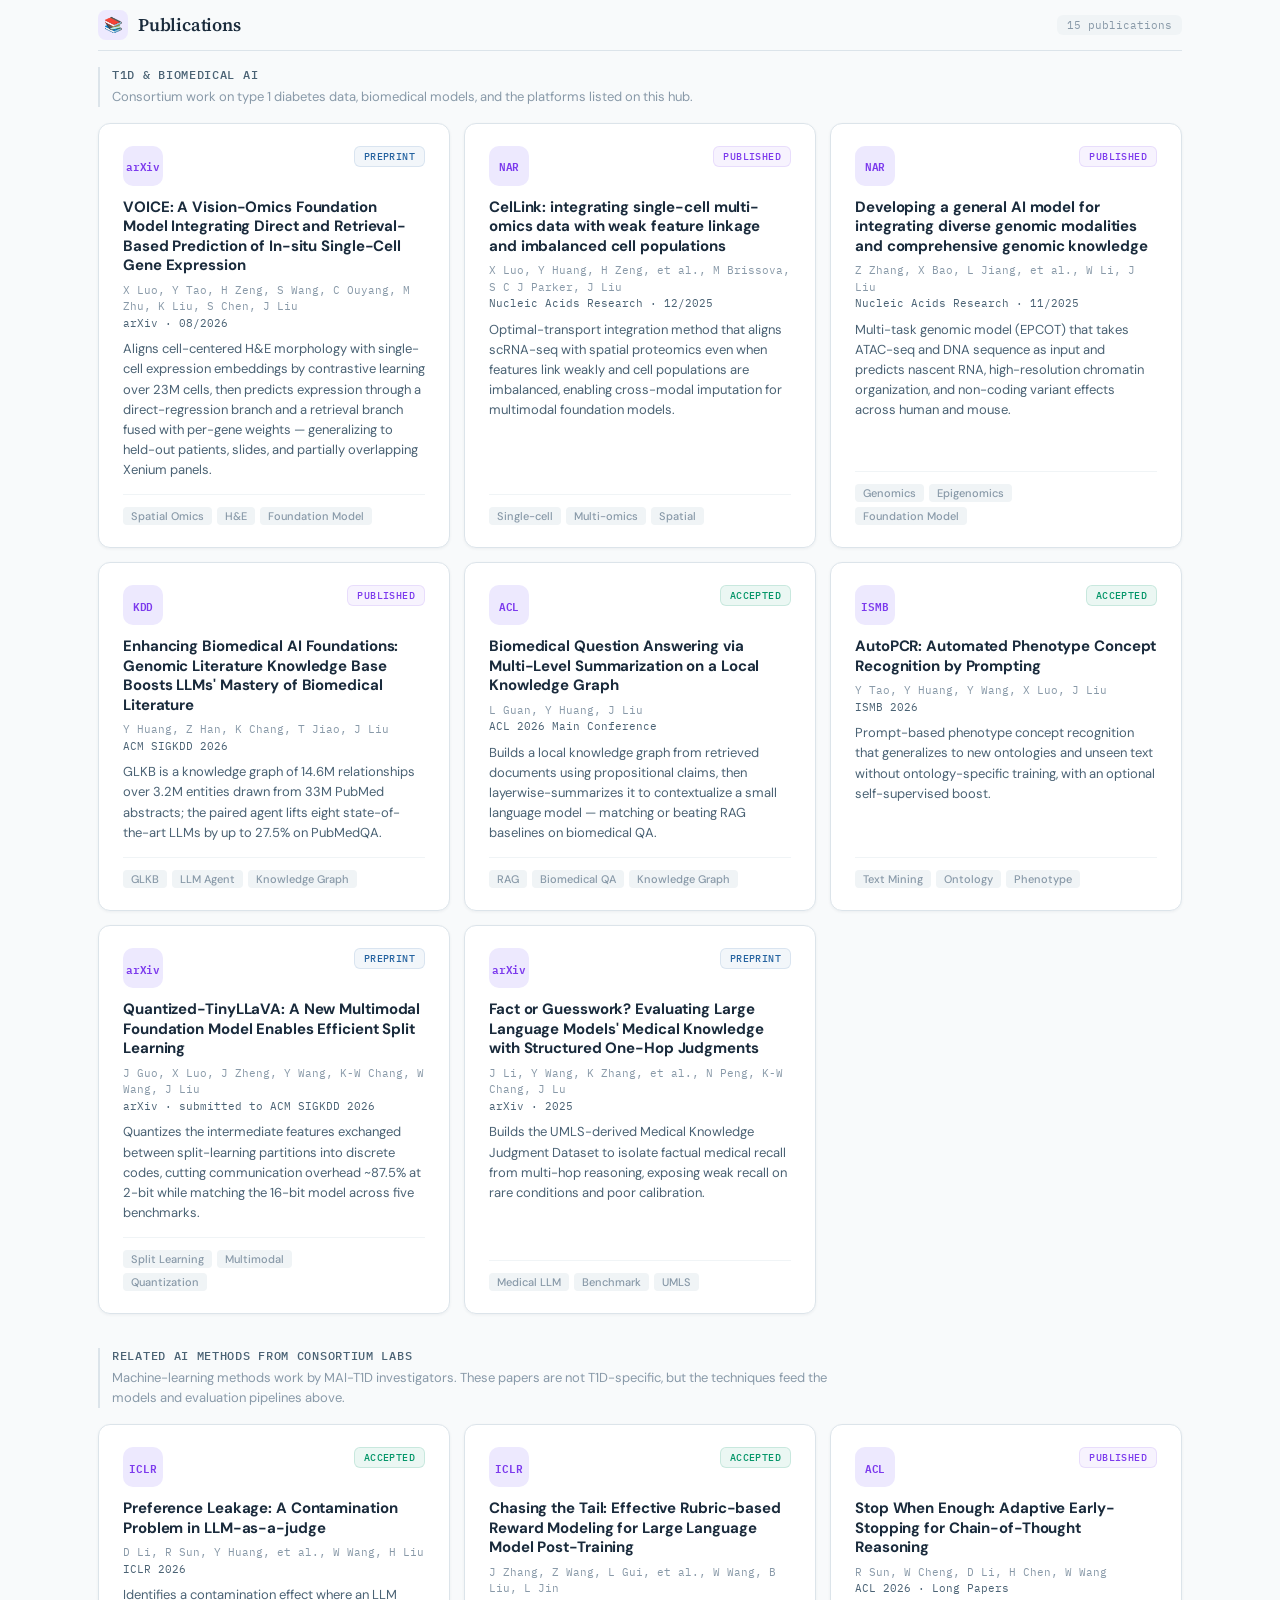
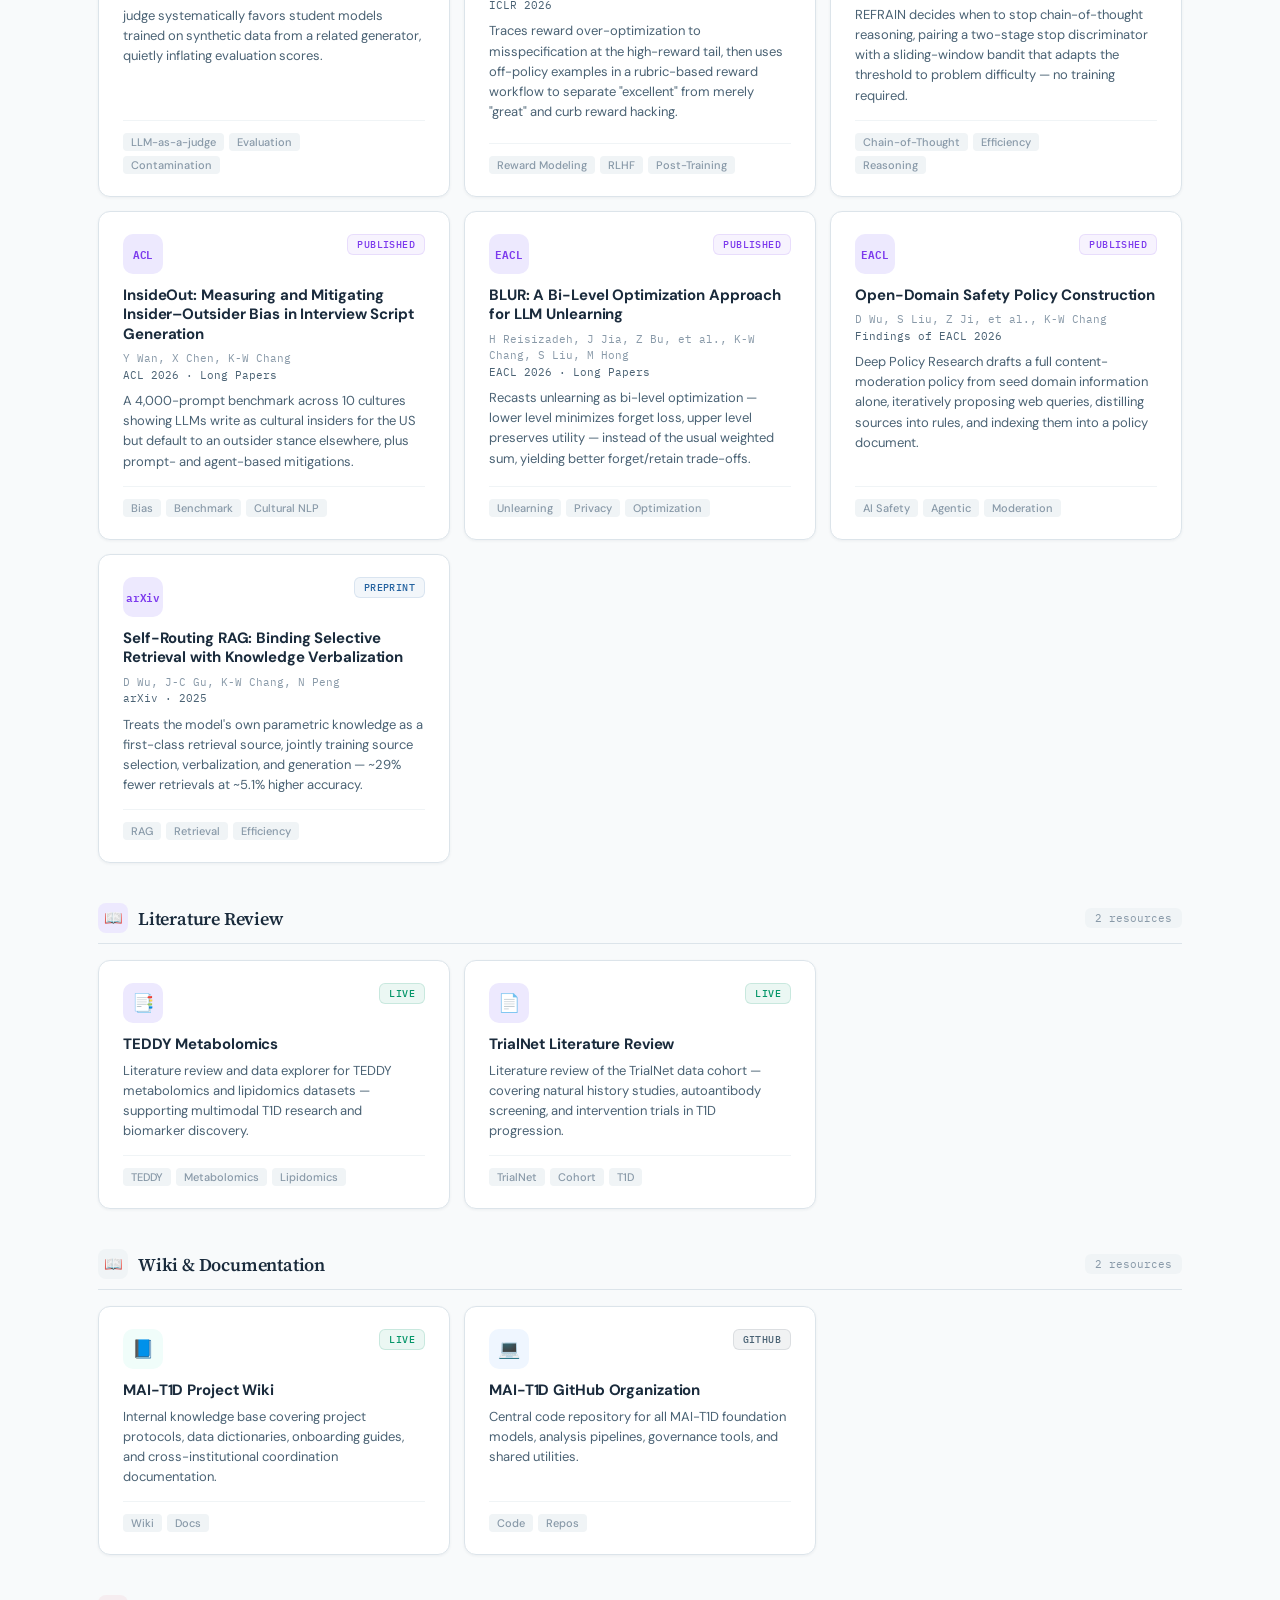
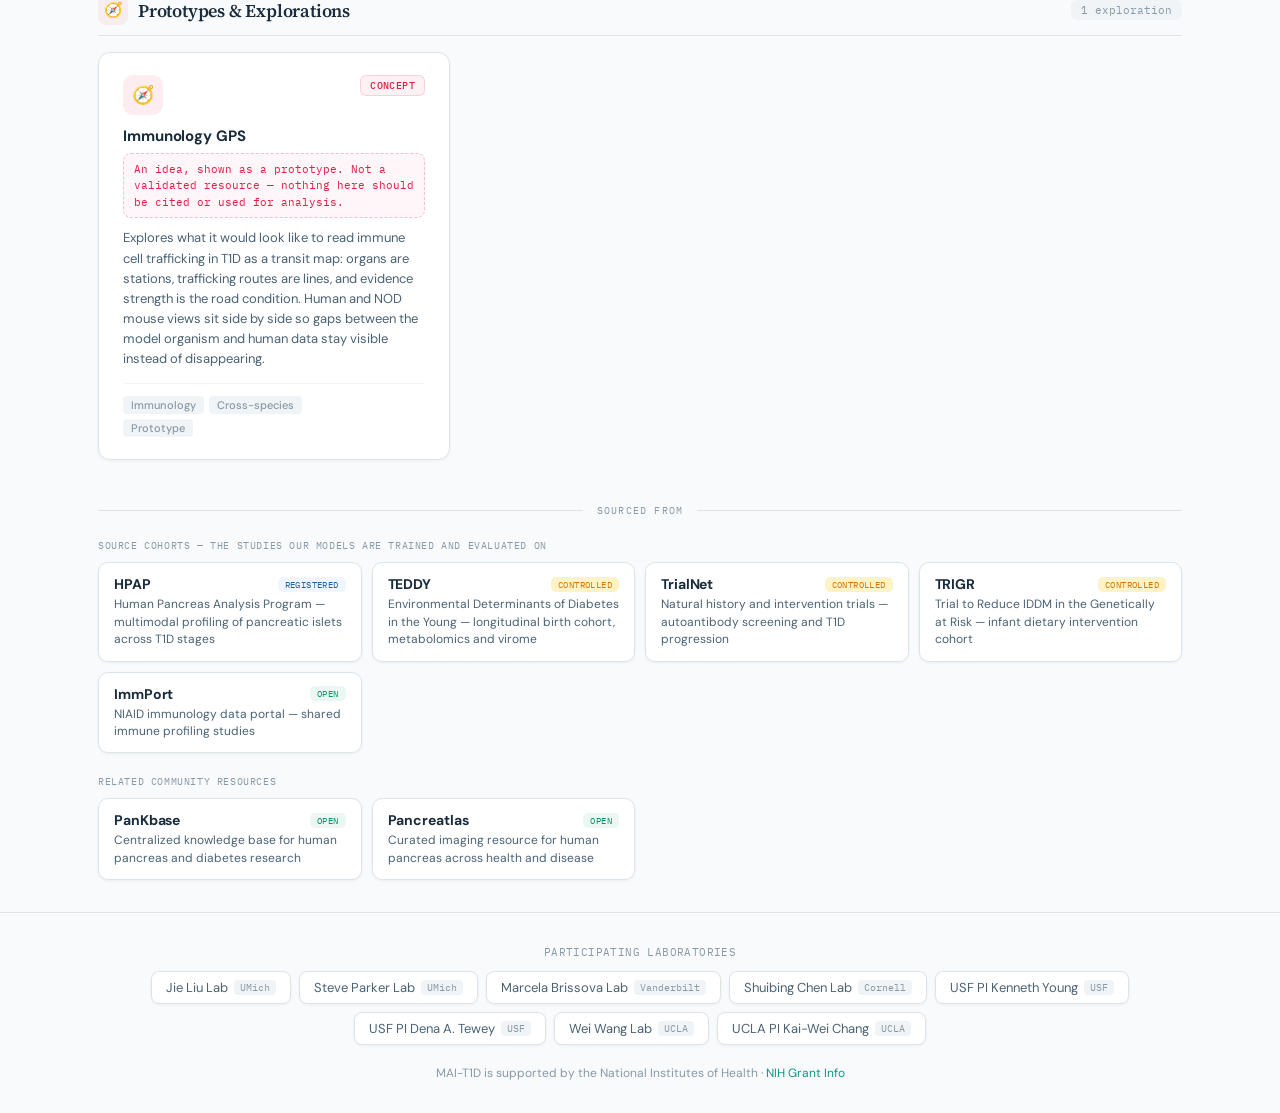
==== commit 12b465e7: "Update visitor counter offset value" ====
--- a/index.html
+++ b/index.html
@@ -1943,7 +1943,7 @@
 const VISITOR_COUNTER = {
   base: 'https://countapi.mileshilliard.com/api/v1',
   key: 'mai_t1d_resource_hub_umich_2026',
-  offset: 356,
+  offset: 496,
   countEveryVisit: false,
   sessionFlag: 'mait1d_hub_counted',
   localKey: 'mait1d_hub_local_visits',
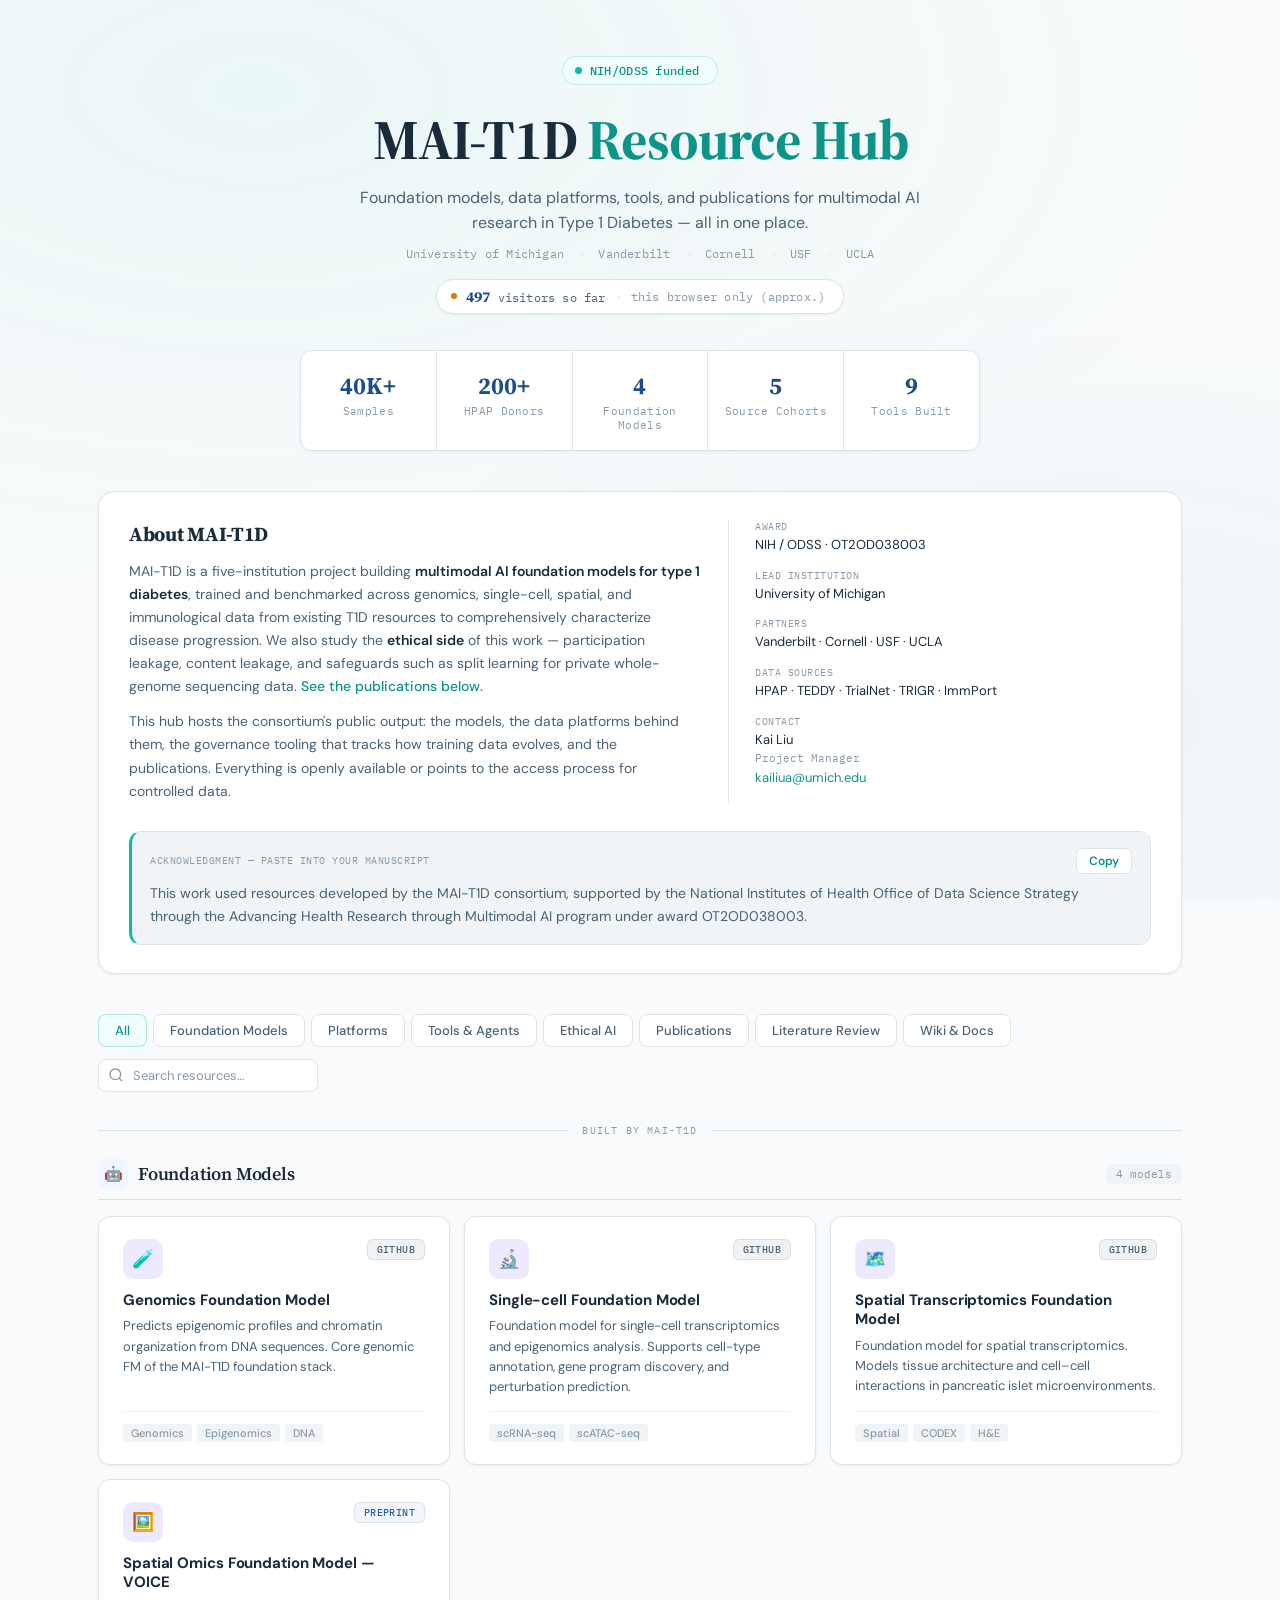
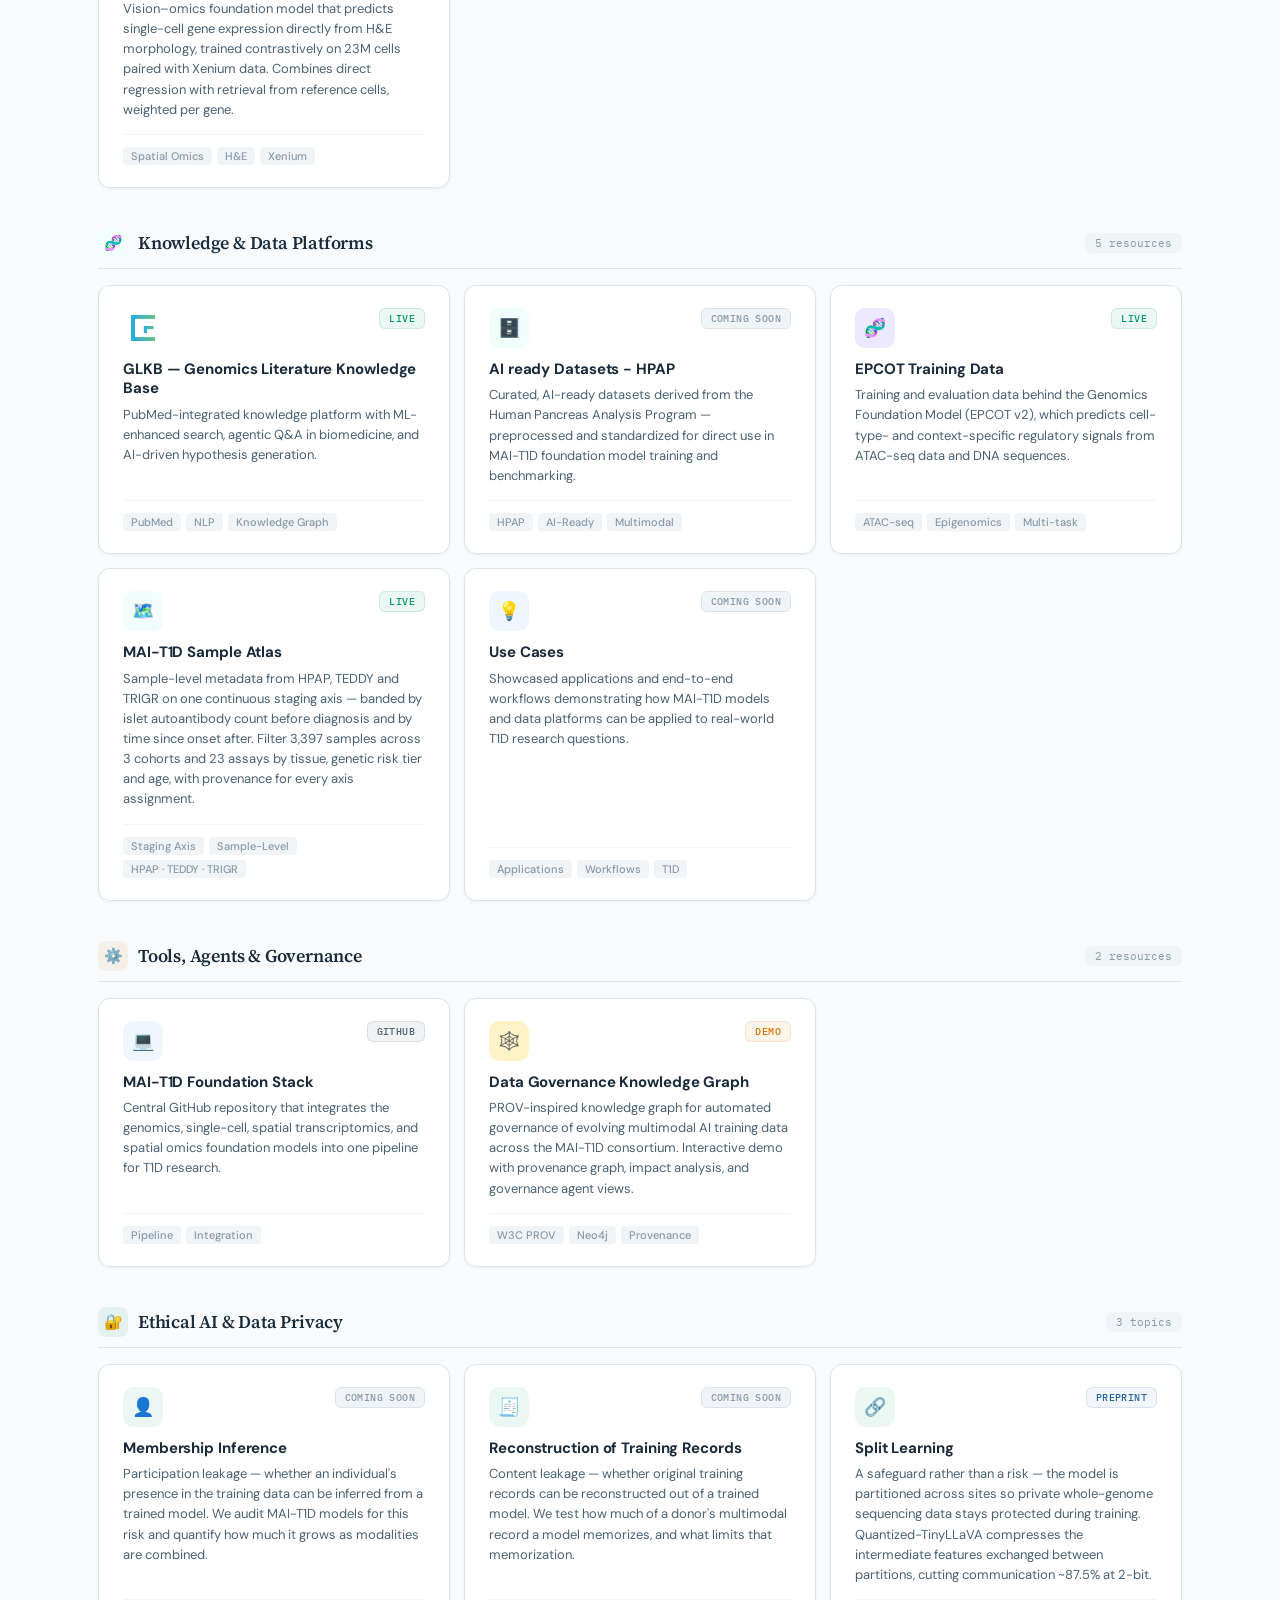
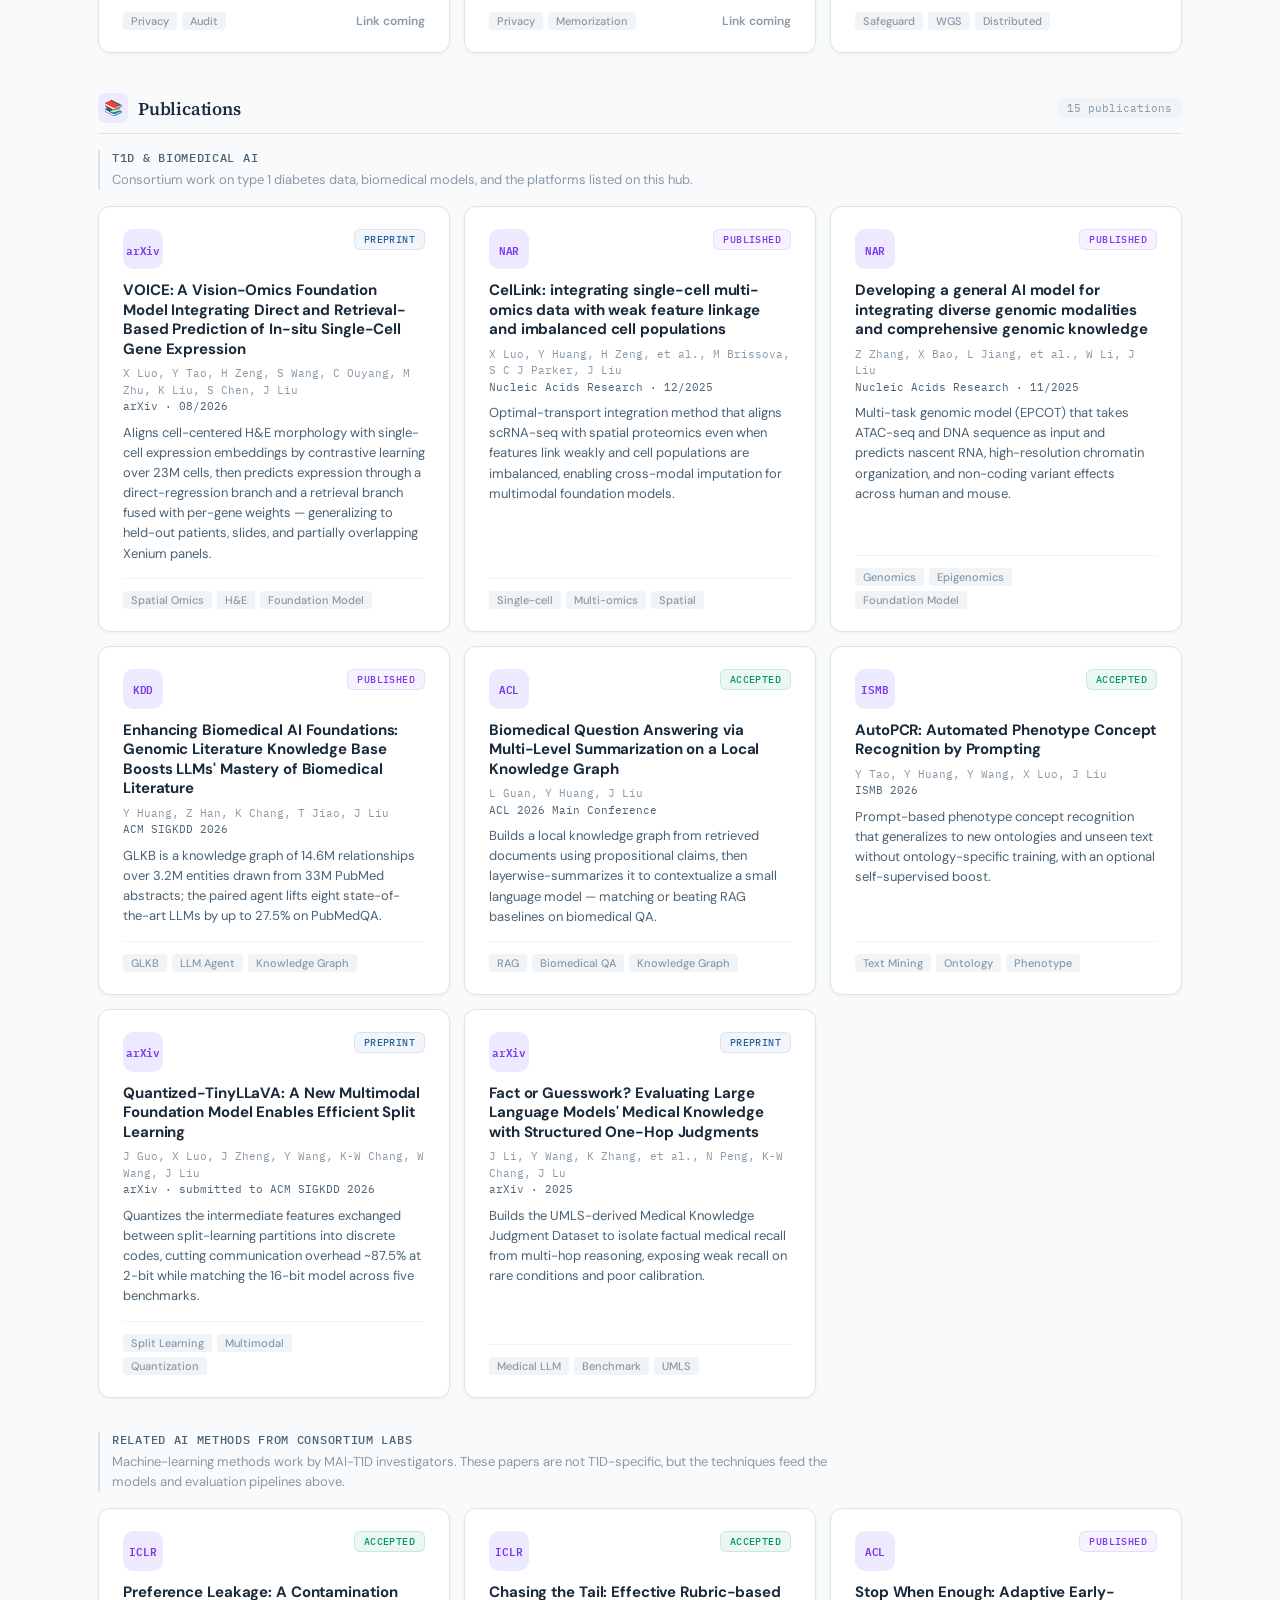
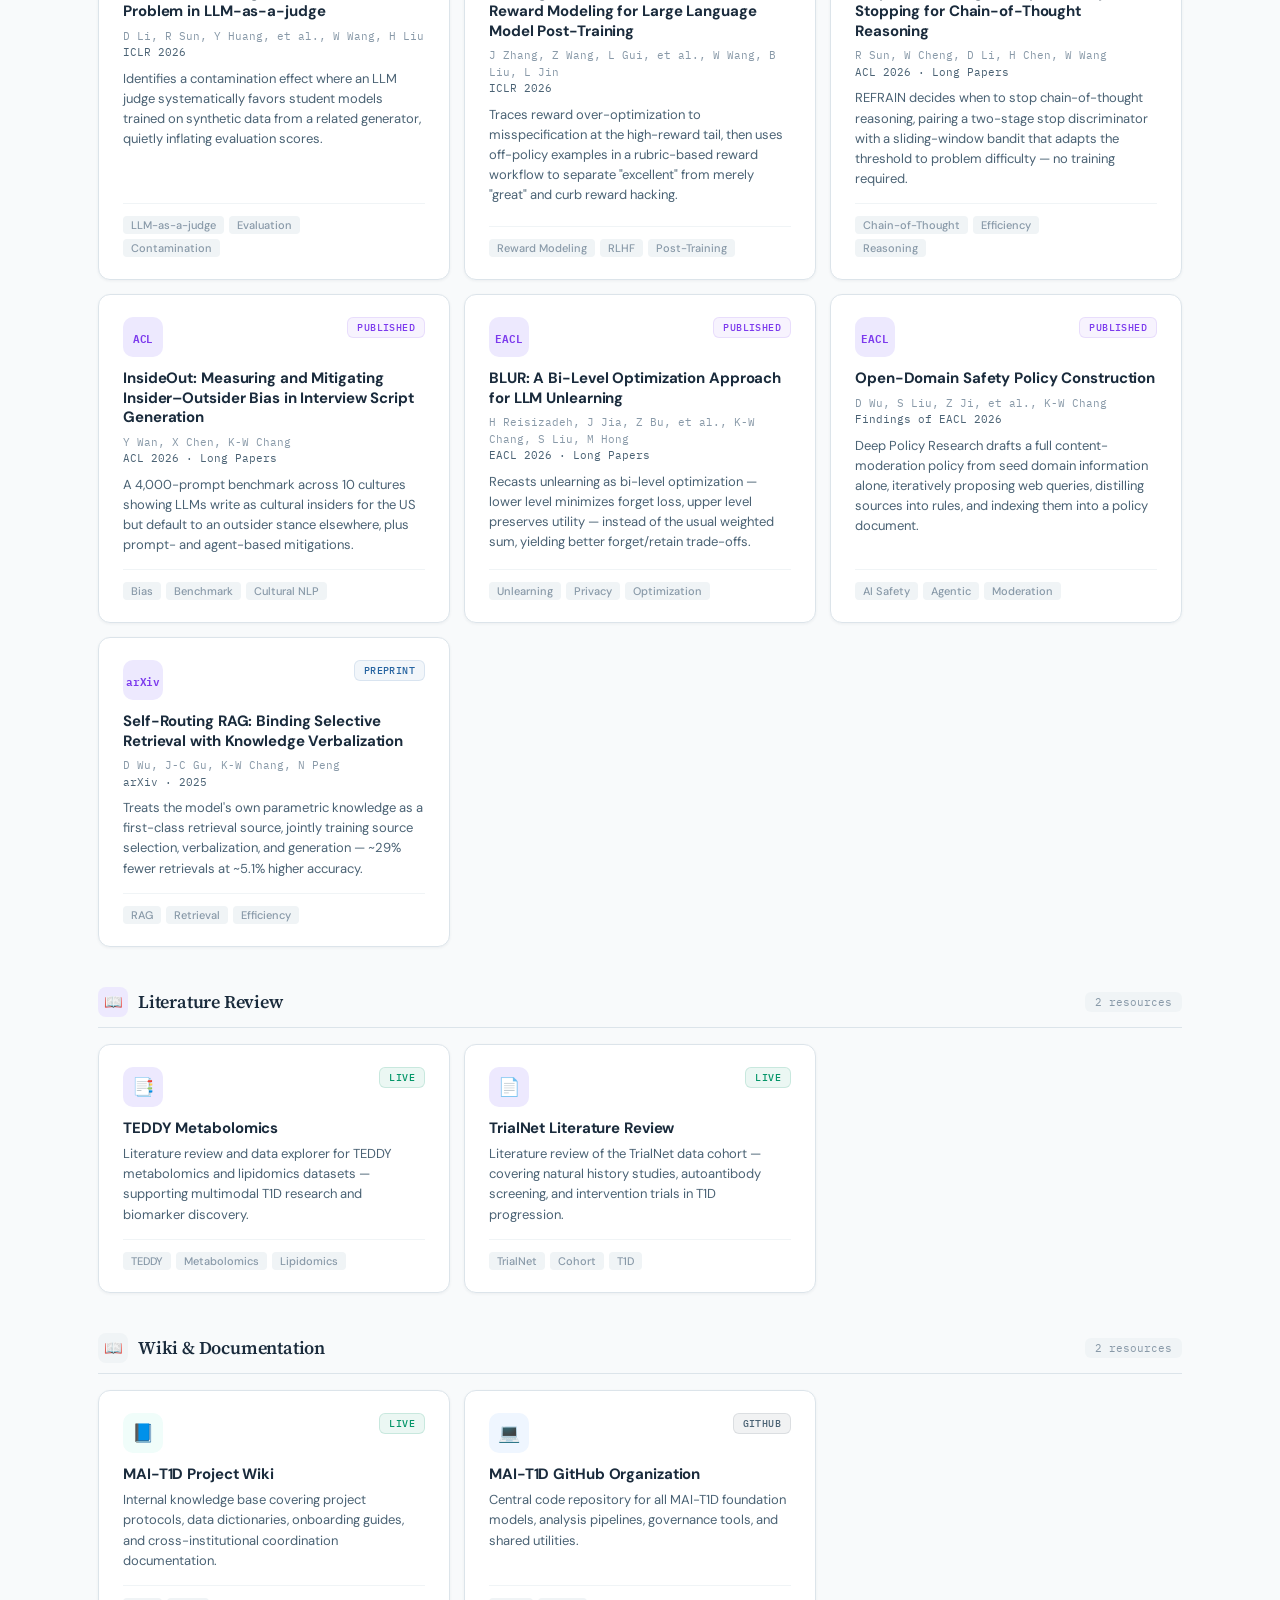
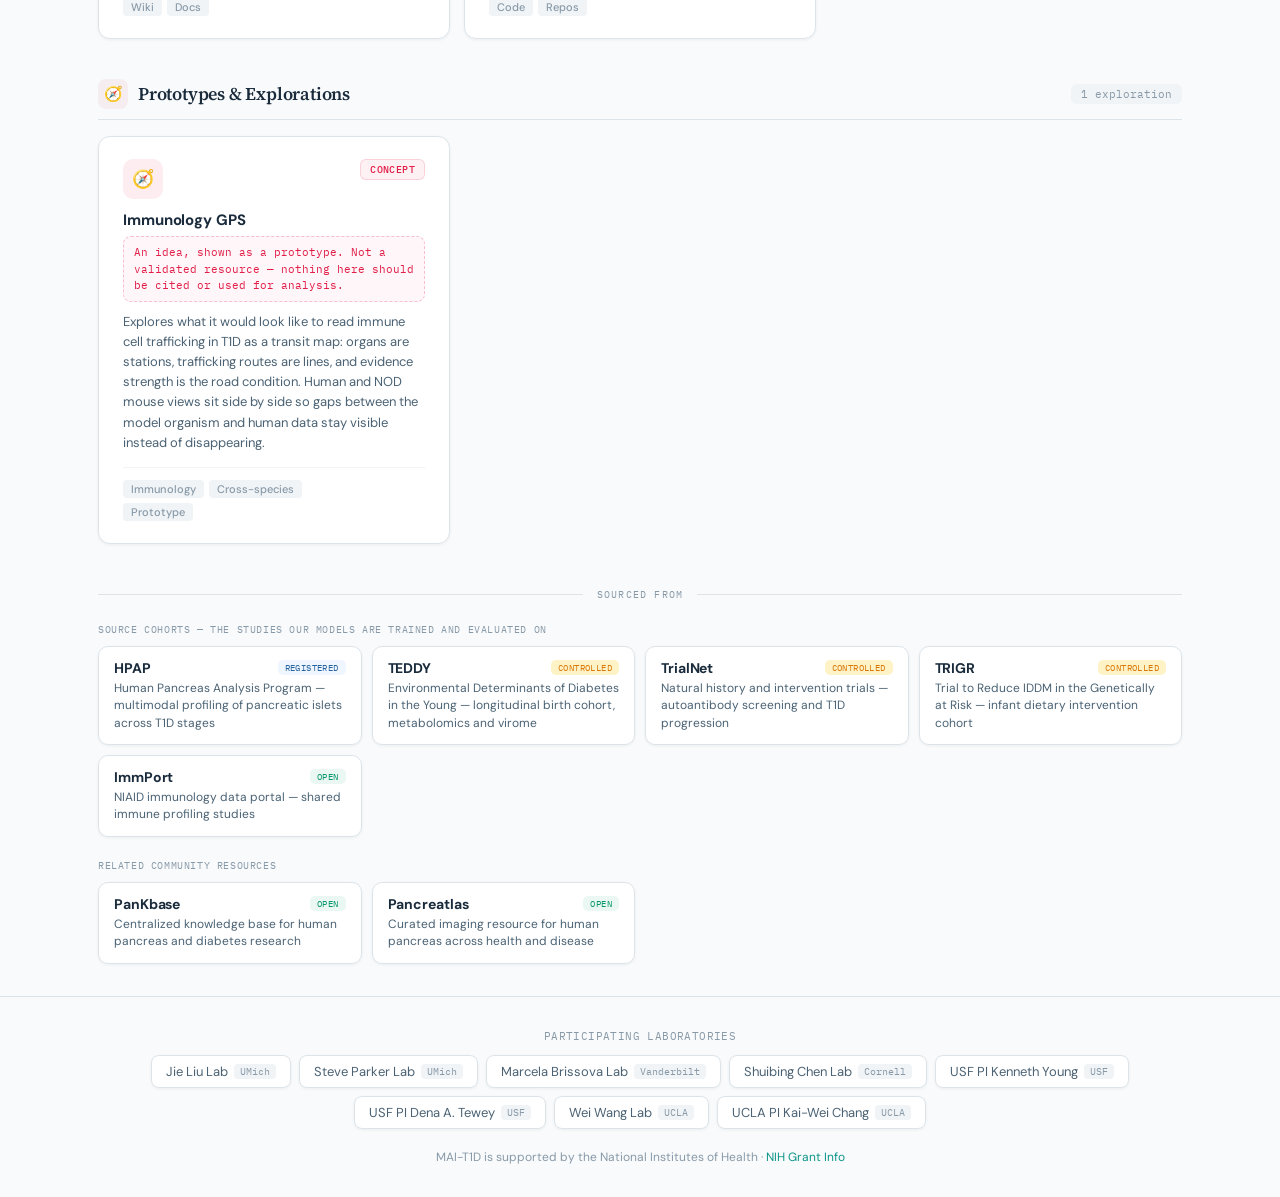
==== commit 53762c57: "feat: add MAI-T1D Sample Atlas card to Knowledge & Data Platforms Links to https://silverichim.githu" ====
--- a/index.html
+++ b/index.html
@@ -1088,7 +1088,7 @@
     </a>
 
     <!-- Kronos -->
-    <a class="card" data-origin="mai-t1d" data-accent="violet" data-cat="fm" data-search="spatial transcriptomics foundation model tissue kronos codex islet microenvironment" href="#" target="_blank" rel="noopener noreferrer">
+    <a class="card" data-origin="mai-t1d" data-accent="violet" data-cat="fm" data-search="spatial transcriptomics foundation model tissue kronos codex islet microenvironment" href="https://github.com/yctao7/BioSpatialFM" target="_blank" rel="noopener noreferrer">
       <div class="card-row-top">
         <div class="card-icon-wrap violet">🗺️</div>
         <span class="badge github">GitHub</span>
@@ -1168,6 +1168,20 @@
       <p class="desc">Training and evaluation data behind the Genomics Foundation Model (EPCOT v2), which predicts cell-type- and context-specific regulatory signals from ATAC-seq data and DNA sequences.</p>
       <div class="card-footer">
         <div class="card-tags"><span class="tag">ATAC-seq</span><span class="tag">Epigenomics</span><span class="tag">Multi-task</span></div>
+        <span class="card-link">Visit <svg viewBox="0 0 24 24" fill="none" stroke="currentColor" stroke-width="2"><path d="M7 17 17 7M7 7h10v10"/></svg></span>
+      </div>
+    </a>
+
+    <!-- MAI-T1D Sample Atlas — sample-level metadata on one staging axis -->
+    <a class="card" data-origin="mai-t1d" data-accent="teal" data-cat="platform" data-search="sample atlas progression axis staging explorer autoantibody islet beta cell hpap teddy trigr sample-level metadata tissue assay cohort subjects csv integrated table" href="https://silverichim.github.io/MAI-T1D-Sample-Atlas/#explorer" target="_blank" rel="noopener noreferrer">
+      <div class="card-row-top">
+        <div class="card-icon-wrap teal">🗺️</div>
+        <span class="badge live">Live</span>
+      </div>
+      <h3>MAI-T1D Sample Atlas</h3>
+      <p class="desc">Sample-level metadata from HPAP, TEDDY and TRIGR on one continuous staging axis — banded by islet autoantibody count before diagnosis and by time since onset after. Filter 3,397 samples across 3 cohorts and 23 assays by tissue, genetic risk tier and age, with provenance for every axis assignment.</p>
+      <div class="card-footer">
+        <div class="card-tags"><span class="tag">Staging Axis</span><span class="tag">Sample-Level</span><span class="tag">HPAP · TEDDY · TRIGR</span></div>
         <span class="card-link">Visit <svg viewBox="0 0 24 24" fill="none" stroke="currentColor" stroke-width="2"><path d="M7 17 17 7M7 7h10v10"/></svg></span>
       </div>
     </a>
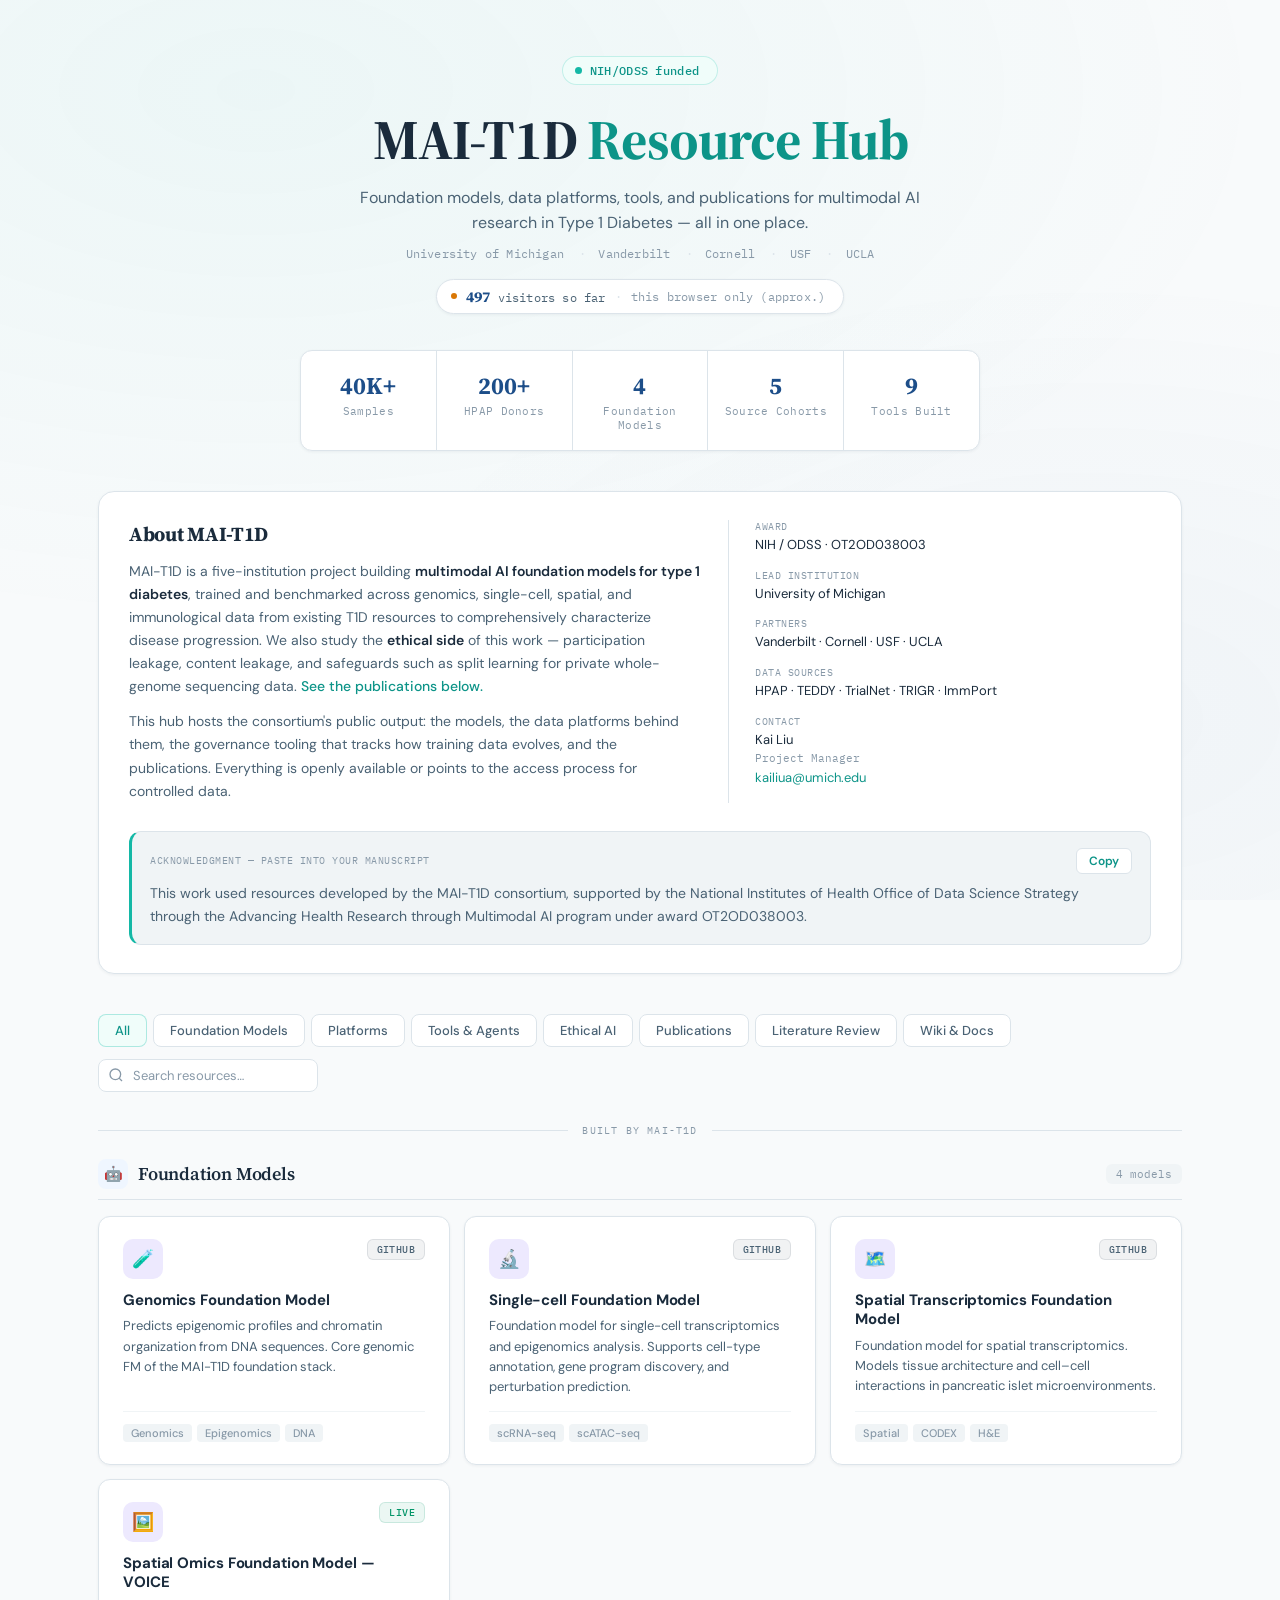
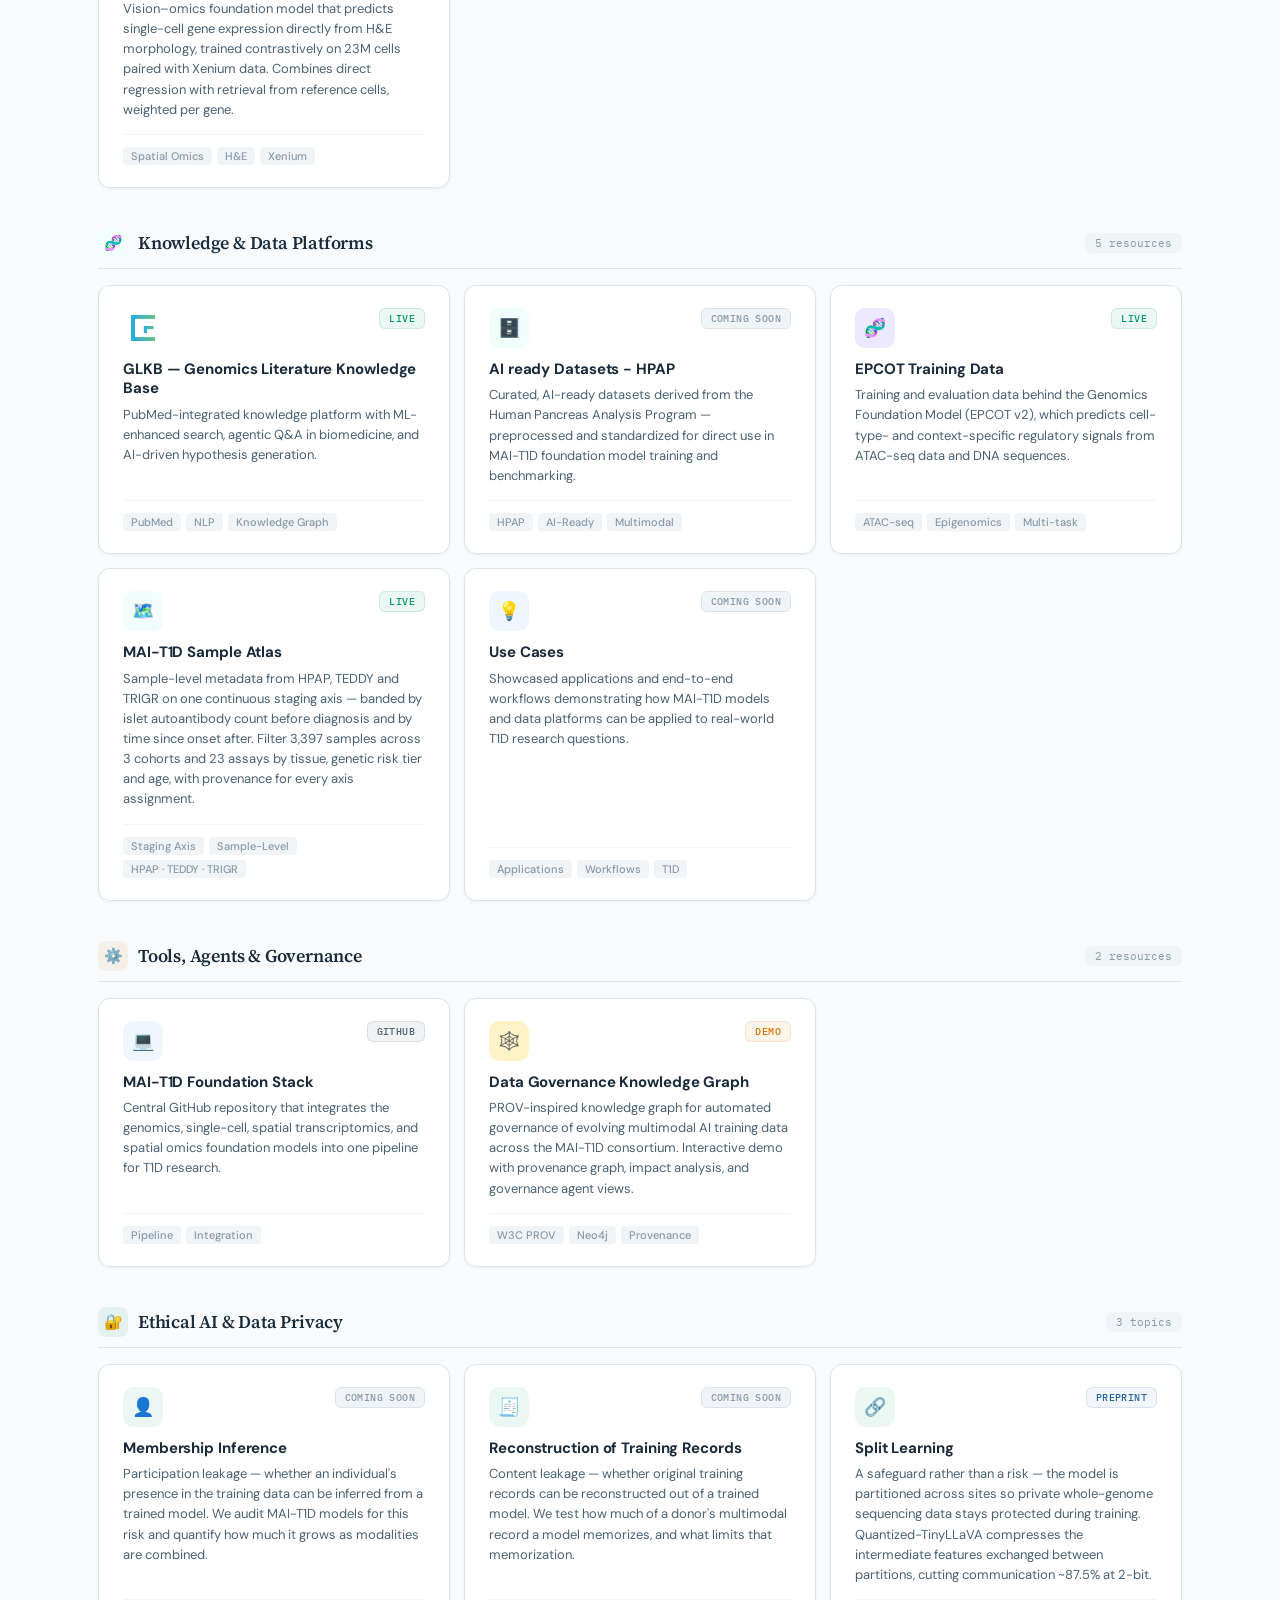
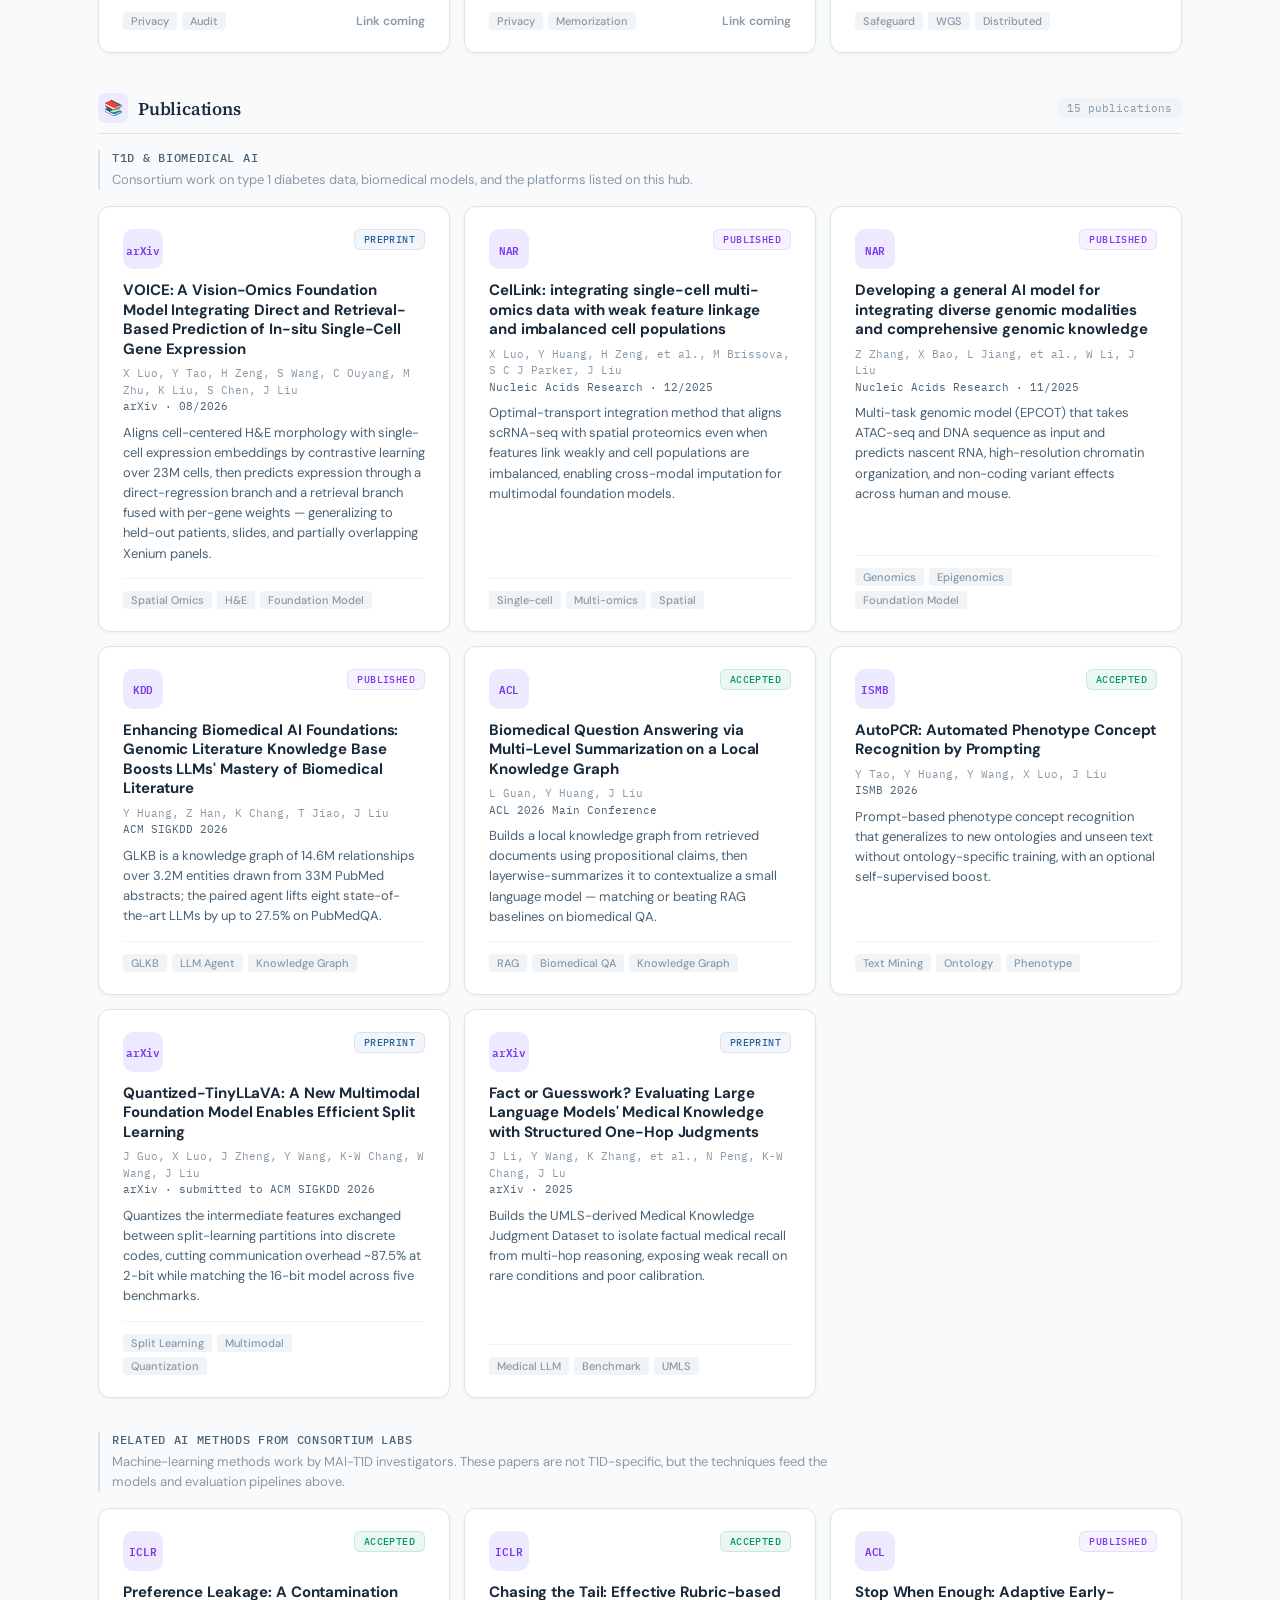
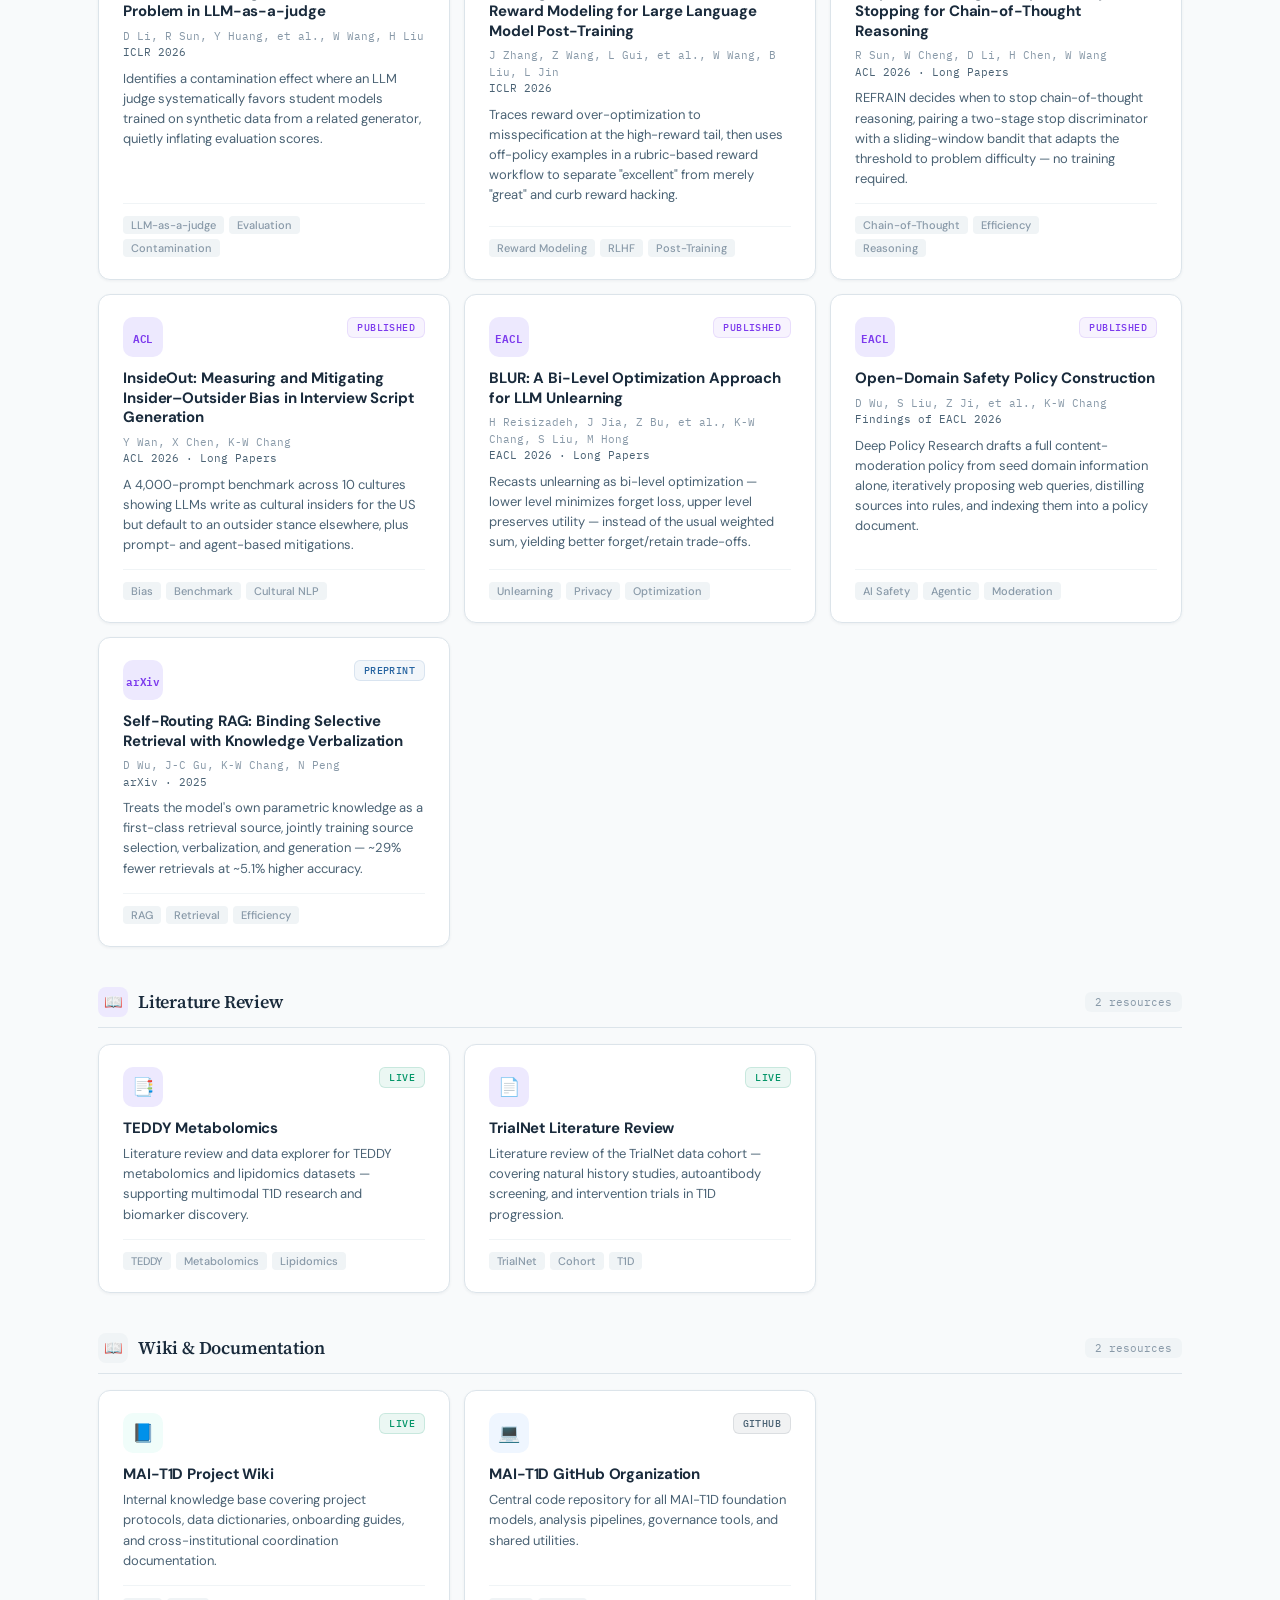
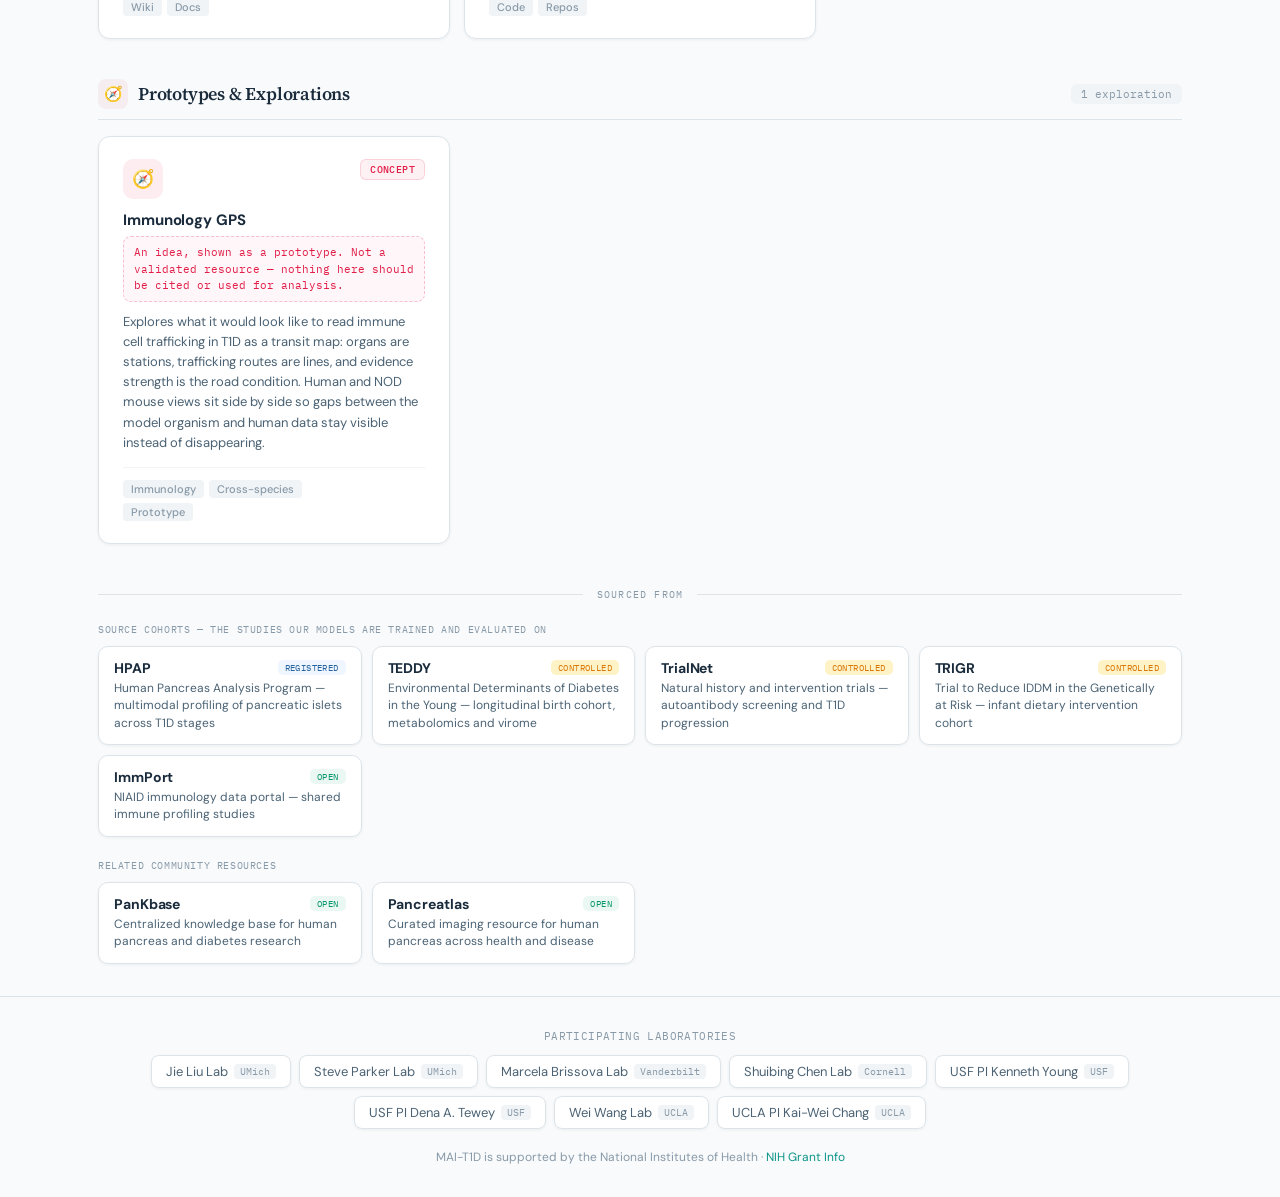
==== commit e634eeea: "feat: link VOICE FM card to voice-histology demo Co-Authored-By: Claude Opus 5.5 <noreply@anthropic." ====
--- a/index.html
+++ b/index.html
@@ -1102,16 +1102,16 @@
     </a>
 
     <!-- VOICE — vision–omics FM, arXiv:2608.08366 -->
-    <a class="card" data-origin="mai-t1d" data-accent="violet" data-cat="fm" data-search="voice spatial omics foundation model vision omics h&amp;e xenium single-cell gene expression prediction retrieval contrastive luo tao zeng wang chen liu arxiv 2608.08366" href="https://arxiv.org/abs/2608.08366" target="_blank" rel="noopener noreferrer">
+    <a class="card" data-origin="mai-t1d" data-accent="violet" data-cat="fm" data-search="voice spatial omics foundation model vision omics h&amp;e xenium single-cell gene expression prediction retrieval contrastive luo tao zeng wang chen liu arxiv 2608.08366 histology demo" href="https://voice-histology.vercel.app/" target="_blank" rel="noopener noreferrer">
       <div class="card-row-top">
         <div class="card-icon-wrap violet">🖼️</div>
-        <span class="badge submitted">Preprint</span>
+        <span class="badge live">Live</span>
       </div>
       <h3>Spatial Omics Foundation Model — VOICE</h3>
       <p class="desc">Vision–omics foundation model that predicts single-cell gene expression directly from H&amp;E morphology, trained contrastively on 23M cells paired with Xenium data. Combines direct regression with retrieval from reference cells, weighted per gene.</p>
       <div class="card-footer">
         <div class="card-tags"><span class="tag">Spatial Omics</span><span class="tag">H&amp;E</span><span class="tag">Xenium</span></div>
-        <span class="card-link">Read <svg viewBox="0 0 24 24" fill="none" stroke="currentColor" stroke-width="2"><path d="M7 17 17 7M7 7h10v10"/></svg></span>
+        <span class="card-link">Visit <svg viewBox="0 0 24 24" fill="none" stroke="currentColor" stroke-width="2"><path d="M7 17 17 7M7 7h10v10"/></svg></span>
       </div>
     </a>
 
